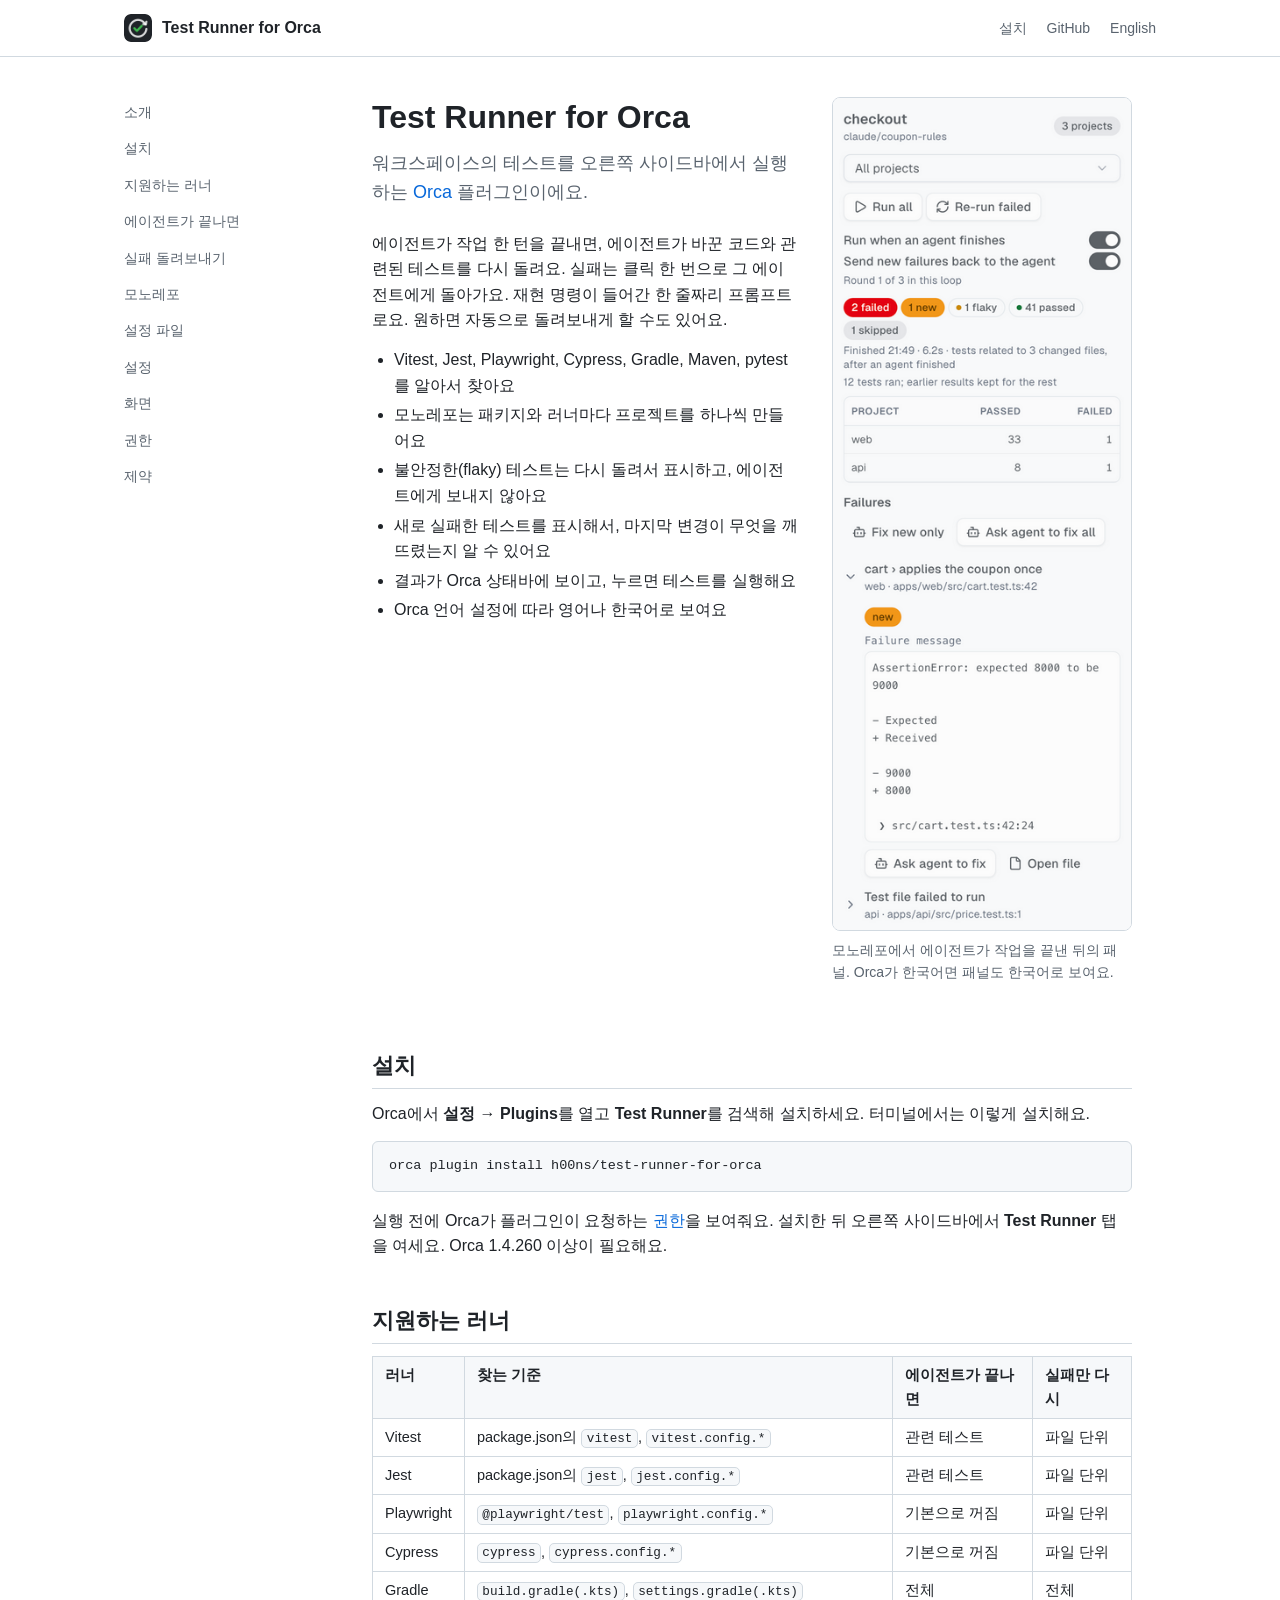
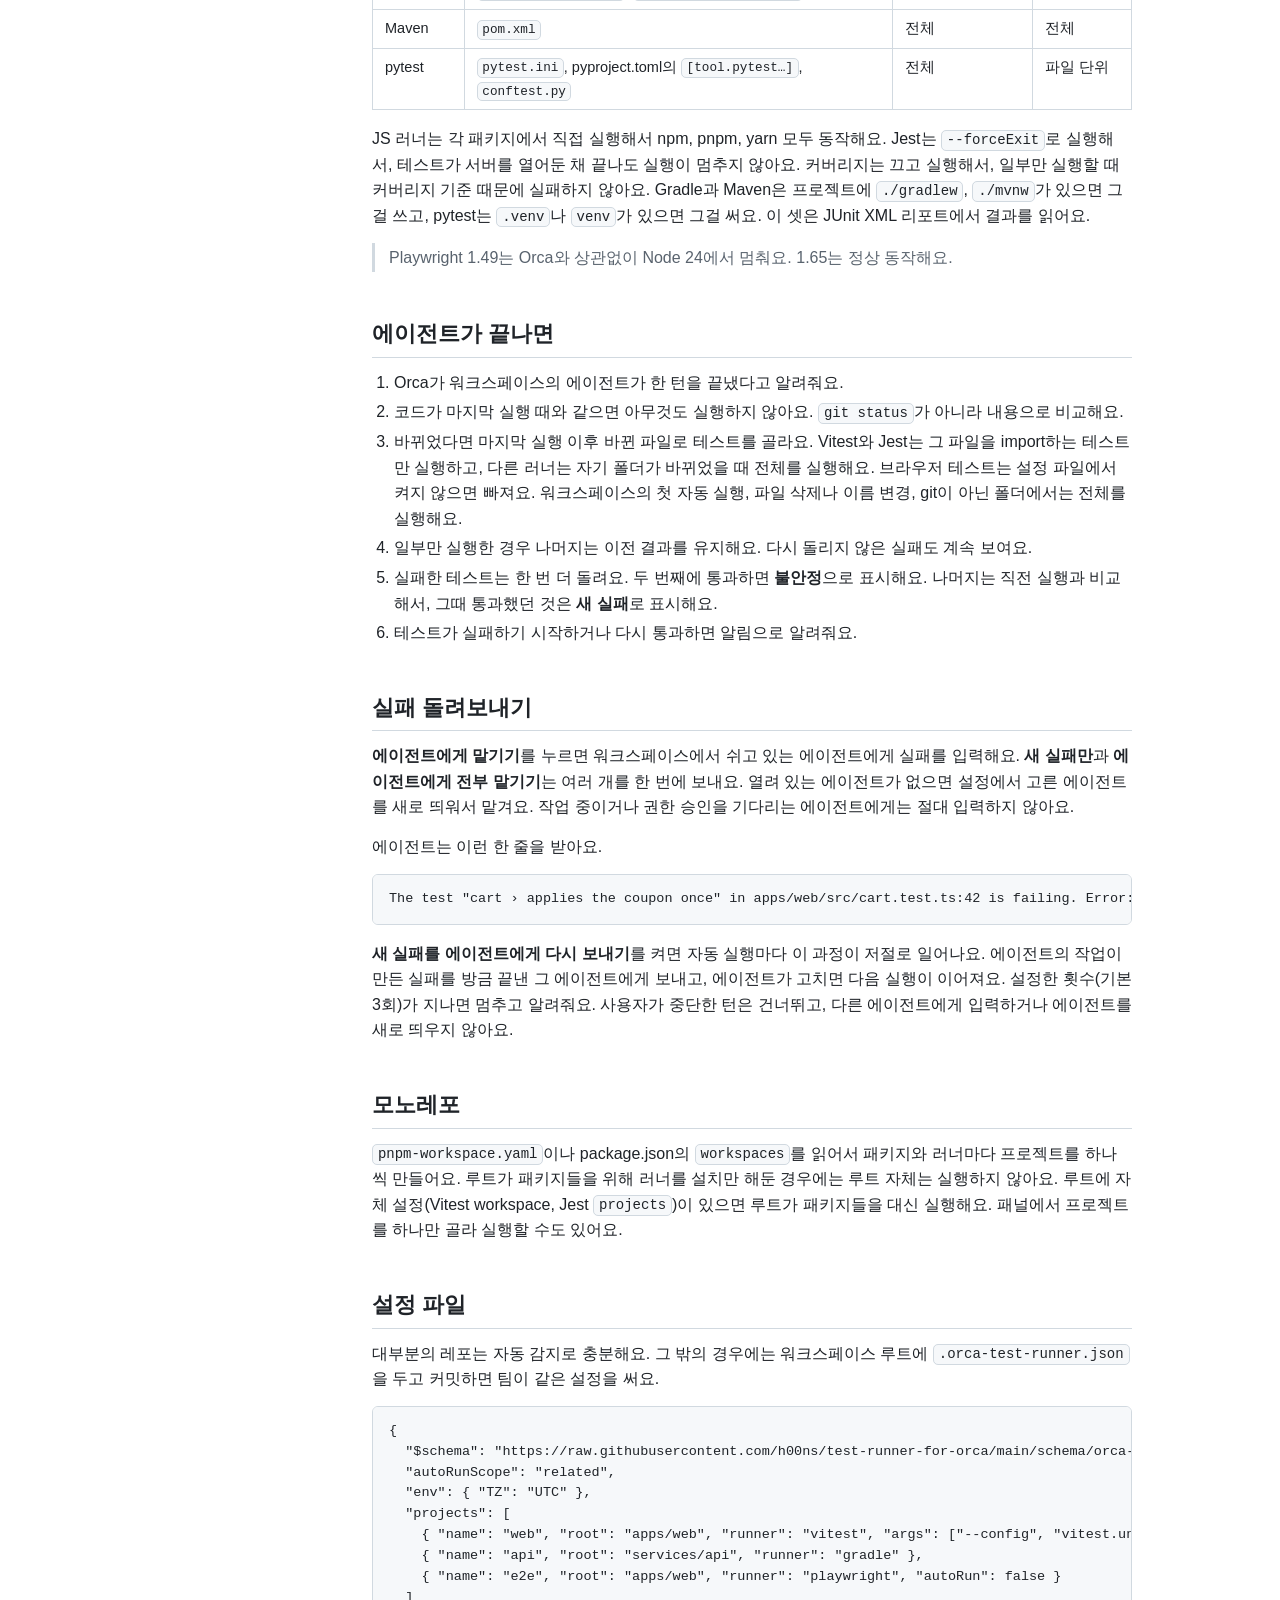
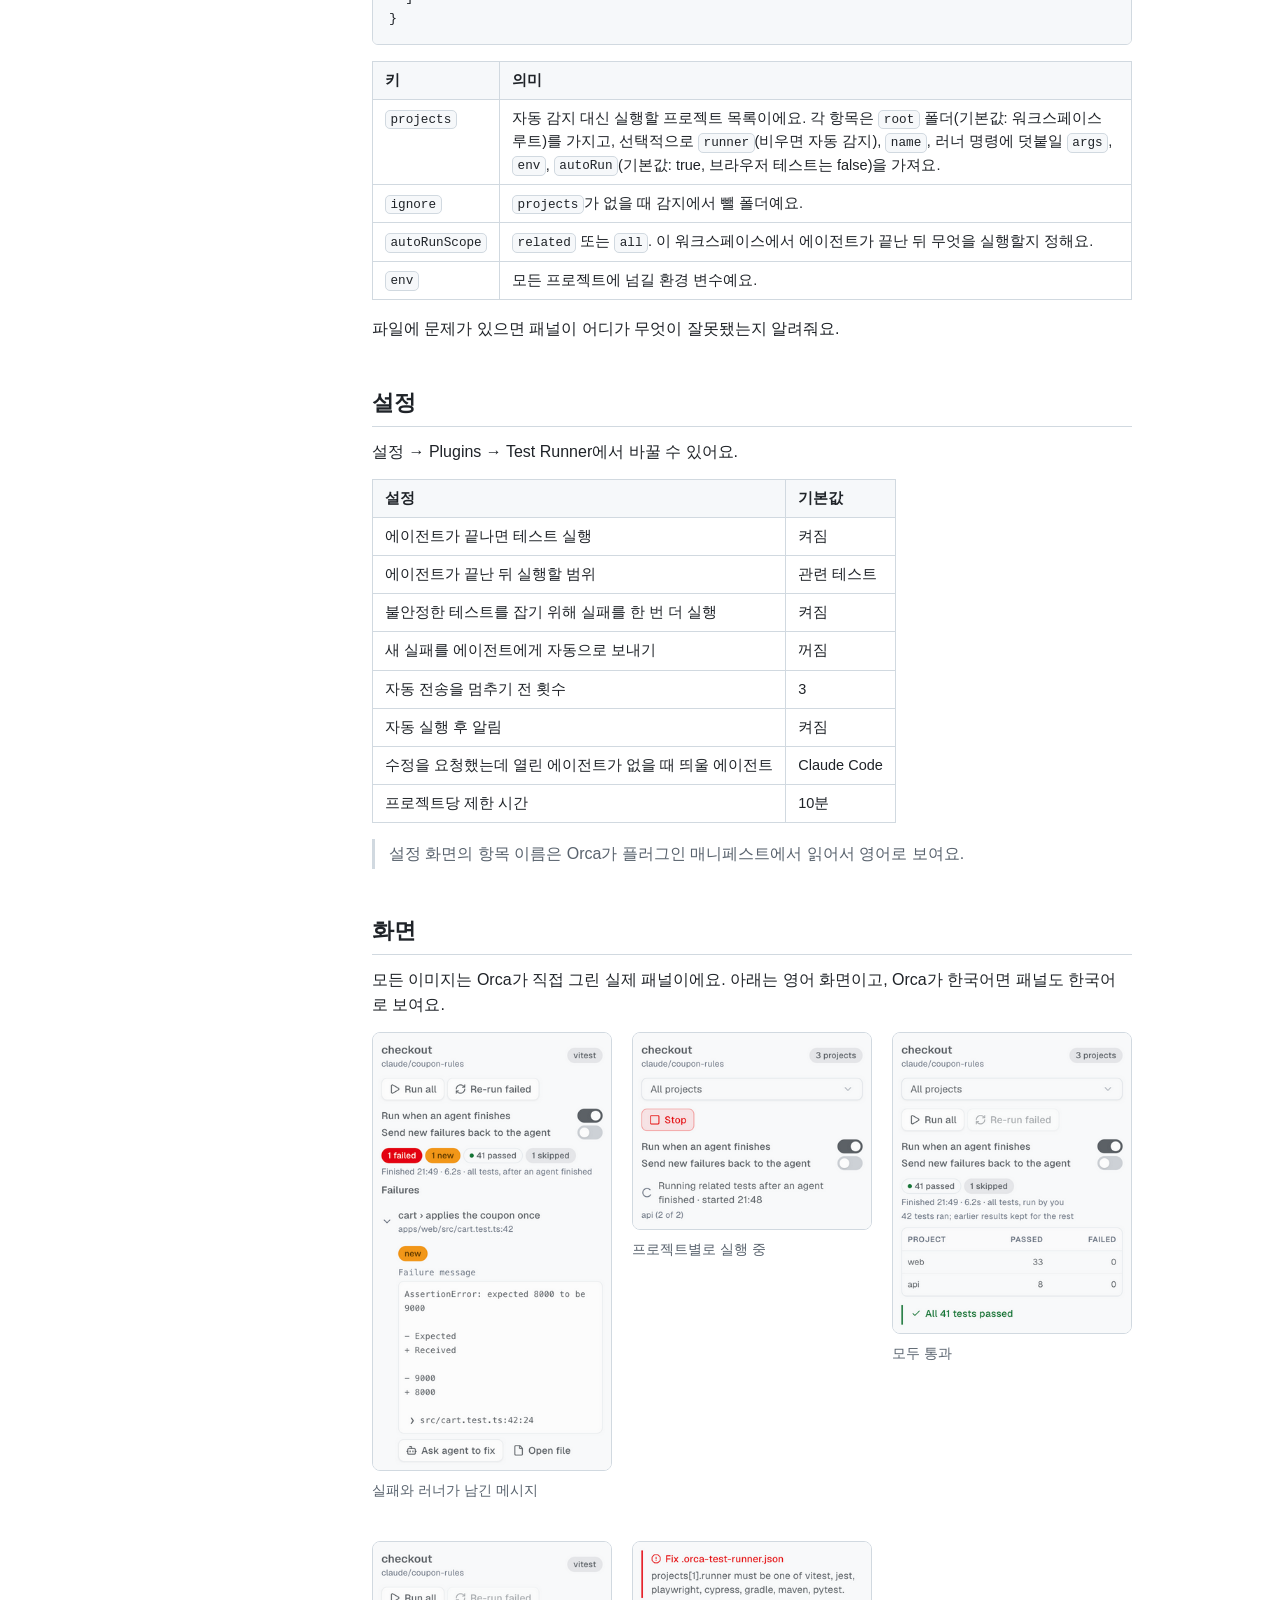
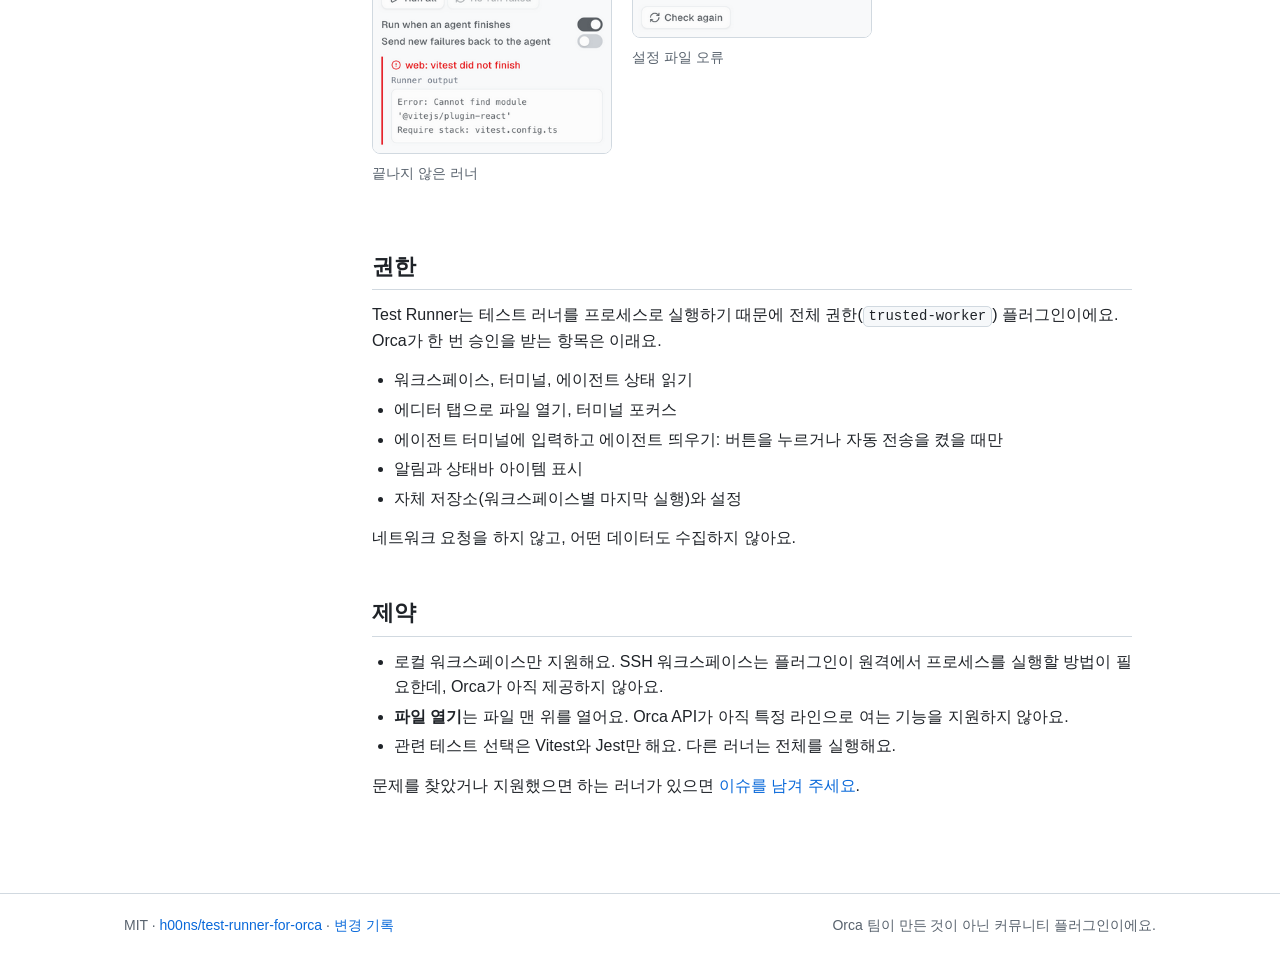
==== ko/index.html @ bd9e00ae "Docs for 0.2.0: a plain documentation page, in English and Korean Co-Authored-By: Claude Opus 5.5 <n" ====
<!doctype html>
<html lang="ko">
<head>
  <meta charset="utf-8" />
  <meta name="viewport" content="width=device-width, initial-scale=1" />
  <title>Test Runner for Orca</title>
  <meta name="description" content="워크스페이스의 테스트를 Orca 사이드바에서 실행하고, 에이전트가 작업을 끝내면 관련 테스트를 다시 돌리고, 실패를 에이전트에게 돌려보내는 Orca 플러그인." />
  <meta property="og:title" content="Test Runner for Orca" />
  <meta property="og:description" content="Orca 사이드바에서 테스트를 실행하고, 실패를 에이전트에게 돌려보내요." />
  <meta property="og:image" content="https://h00ns.github.io/test-runner-for-orca/assets/cover.png" />
  <link rel="icon" type="image/png" href="../assets/icon.png" />
  <link rel="alternate" hreflang="en" href="../" />
  <link rel="stylesheet" href="../style.css" />
</head>
<body>
  <header class="top">
    <div class="inner">
      <a class="brand" href="./"><img src="../assets/icon.png" alt="" />Test Runner for Orca</a>
      <nav>
        <a href="#install">설치</a>
        <a href="https://github.com/h00ns/test-runner-for-orca">GitHub</a>
        <a href="../" hreflang="en" lang="en">English</a>
      </nav>
    </div>
  </header>

  <div class="layout">
    <aside class="toc">
      <ol>
        <li><a href="#overview">소개</a></li>
        <li><a href="#install">설치</a></li>
        <li><a href="#runners">지원하는 러너</a></li>
        <li><a href="#agent">에이전트가 끝나면</a></li>
        <li><a href="#auto-fix">실패 돌려보내기</a></li>
        <li><a href="#monorepos">모노레포</a></li>
        <li><a href="#config">설정 파일</a></li>
        <li><a href="#settings">설정</a></li>
        <li><a href="#screens">화면</a></li>
        <li><a href="#access">권한</a></li>
        <li><a href="#limitations">제약</a></li>
      </ol>
    </aside>

    <main>
      <section id="overview" class="intro">
        <div>
          <h1>Test Runner for Orca</h1>
          <p class="lead">워크스페이스의 테스트를 오른쪽 사이드바에서 실행하는 <a href="https://orca.dev">Orca</a> 플러그인이에요.</p>
          <p>에이전트가 작업 한 턴을 끝내면, 에이전트가 바꾼 코드와 관련된 테스트를 다시 돌려요. 실패는 클릭 한 번으로 그 에이전트에게 돌아가요. 재현 명령이 들어간 한 줄짜리 프롬프트로요. 원하면 자동으로 돌려보내게 할 수도 있어요.</p>
          <ul>
            <li>Vitest, Jest, Playwright, Cypress, Gradle, Maven, pytest를 알아서 찾아요</li>
            <li>모노레포는 패키지와 러너마다 프로젝트를 하나씩 만들어요</li>
            <li>불안정한(flaky) 테스트는 다시 돌려서 표시하고, 에이전트에게 보내지 않아요</li>
            <li>새로 실패한 테스트를 표시해서, 마지막 변경이 무엇을 깨뜨렸는지 알 수 있어요</li>
            <li>결과가 Orca 상태바에 보이고, 누르면 테스트를 실행해요</li>
            <li>Orca 언어 설정에 따라 영어나 한국어로 보여요</li>
          </ul>
        </div>
        <figure>
          <picture>
            <source srcset="../assets/failing-dark.png" media="(prefers-color-scheme: dark)" />
            <img class="shot" src="../assets/failing-light.png" width="340" alt="Test Runner 패널: 프로젝트 3개, 실패 2개(그중 1개는 새 실패), 불안정한 테스트 1개" />
          </picture>
          <figcaption>모노레포에서 에이전트가 작업을 끝낸 뒤의 패널. Orca가 한국어면 패널도 한국어로 보여요.</figcaption>
        </figure>
      </section>

      <h2 id="install">설치</h2>
      <p>Orca에서 <strong>설정 → Plugins</strong>를 열고 <strong>Test Runner</strong>를 검색해 설치하세요. 터미널에서는 이렇게 설치해요.</p>
      <pre><code>orca plugin install h00ns/test-runner-for-orca</code></pre>
      <p>실행 전에 Orca가 플러그인이 요청하는 <a href="#access">권한</a>을 보여줘요. 설치한 뒤 오른쪽 사이드바에서 <strong>Test Runner</strong> 탭을 여세요. Orca 1.4.260 이상이 필요해요.</p>

      <h2 id="runners">지원하는 러너</h2>
      <table>
        <thead>
          <tr><th>러너</th><th>찾는 기준</th><th>에이전트가 끝나면</th><th>실패만 다시</th></tr>
        </thead>
        <tbody>
          <tr><td>Vitest</td><td>package.json의 <code>vitest</code>, <code>vitest.config.*</code></td><td>관련 테스트</td><td>파일 단위</td></tr>
          <tr><td>Jest</td><td>package.json의 <code>jest</code>, <code>jest.config.*</code></td><td>관련 테스트</td><td>파일 단위</td></tr>
          <tr><td>Playwright</td><td><code>@playwright/test</code>, <code>playwright.config.*</code></td><td>기본으로 꺼짐</td><td>파일 단위</td></tr>
          <tr><td>Cypress</td><td><code>cypress</code>, <code>cypress.config.*</code></td><td>기본으로 꺼짐</td><td>파일 단위</td></tr>
          <tr><td>Gradle</td><td><code>build.gradle(.kts)</code>, <code>settings.gradle(.kts)</code></td><td>전체</td><td>전체</td></tr>
          <tr><td>Maven</td><td><code>pom.xml</code></td><td>전체</td><td>전체</td></tr>
          <tr><td>pytest</td><td><code>pytest.ini</code>, pyproject.toml의 <code>[tool.pytest…]</code>, <code>conftest.py</code></td><td>전체</td><td>파일 단위</td></tr>
        </tbody>
      </table>
      <p>JS 러너는 각 패키지에서 직접 실행해서 npm, pnpm, yarn 모두 동작해요. Jest는 <code>--forceExit</code>로 실행해서, 테스트가 서버를 열어둔 채 끝나도 실행이 멈추지 않아요. 커버리지는 끄고 실행해서, 일부만 실행할 때 커버리지 기준 때문에 실패하지 않아요. Gradle과 Maven은 프로젝트에 <code>./gradlew</code>, <code>./mvnw</code>가 있으면 그걸 쓰고, pytest는 <code>.venv</code>나 <code>venv</code>가 있으면 그걸 써요. 이 셋은 JUnit XML 리포트에서 결과를 읽어요.</p>
      <p class="note">Playwright 1.49는 Orca와 상관없이 Node 24에서 멈춰요. 1.65는 정상 동작해요.</p>

      <h2 id="agent">에이전트가 끝나면</h2>
      <ol>
        <li>Orca가 워크스페이스의 에이전트가 한 턴을 끝냈다고 알려줘요.</li>
        <li>코드가 마지막 실행 때와 같으면 아무것도 실행하지 않아요. <code>git status</code>가 아니라 내용으로 비교해요.</li>
        <li>바뀌었다면 마지막 실행 이후 바뀐 파일로 테스트를 골라요. Vitest와 Jest는 그 파일을 import하는 테스트만 실행하고, 다른 러너는 자기 폴더가 바뀌었을 때 전체를 실행해요. 브라우저 테스트는 설정 파일에서 켜지 않으면 빠져요. 워크스페이스의 첫 자동 실행, 파일 삭제나 이름 변경, git이 아닌 폴더에서는 전체를 실행해요.</li>
        <li>일부만 실행한 경우 나머지는 이전 결과를 유지해요. 다시 돌리지 않은 실패도 계속 보여요.</li>
        <li>실패한 테스트는 한 번 더 돌려요. 두 번째에 통과하면 <strong>불안정</strong>으로 표시해요. 나머지는 직전 실행과 비교해서, 그때 통과했던 것은 <strong>새 실패</strong>로 표시해요.</li>
        <li>테스트가 실패하기 시작하거나 다시 통과하면 알림으로 알려줘요.</li>
      </ol>

      <h2 id="auto-fix">실패 돌려보내기</h2>
      <p><strong>에이전트에게 맡기기</strong>를 누르면 워크스페이스에서 쉬고 있는 에이전트에게 실패를 입력해요. <strong>새 실패만</strong>과 <strong>에이전트에게 전부 맡기기</strong>는 여러 개를 한 번에 보내요. 열려 있는 에이전트가 없으면 설정에서 고른 에이전트를 새로 띄워서 맡겨요. 작업 중이거나 권한 승인을 기다리는 에이전트에게는 절대 입력하지 않아요.</p>
      <p>에이전트는 이런 한 줄을 받아요.</p>
      <pre><code>The test "cart › applies the coupon once" in apps/web/src/cart.test.ts:42 is failing. Error: AssertionError: expected 8000 to be 9000 … Reproduce with: cd apps/web &amp;&amp; npx vitest run src/cart.test.ts -t "applies the coupon once" Fix the code (or the test, if the test itself is wrong) and re-run it until it passes.</code></pre>
      <p><strong>새 실패를 에이전트에게 다시 보내기</strong>를 켜면 자동 실행마다 이 과정이 저절로 일어나요. 에이전트의 작업이 만든 실패를 방금 끝낸 그 에이전트에게 보내고, 에이전트가 고치면 다음 실행이 이어져요. 설정한 횟수(기본 3회)가 지나면 멈추고 알려줘요. 사용자가 중단한 턴은 건너뛰고, 다른 에이전트에게 입력하거나 에이전트를 새로 띄우지 않아요.</p>

      <h2 id="monorepos">모노레포</h2>
      <p><code>pnpm-workspace.yaml</code>이나 package.json의 <code>workspaces</code>를 읽어서 패키지와 러너마다 프로젝트를 하나씩 만들어요. 루트가 패키지들을 위해 러너를 설치만 해둔 경우에는 루트 자체는 실행하지 않아요. 루트에 자체 설정(Vitest workspace, Jest <code>projects</code>)이 있으면 루트가 패키지들을 대신 실행해요. 패널에서 프로젝트를 하나만 골라 실행할 수도 있어요.</p>

      <h2 id="config">설정 파일</h2>
      <p>대부분의 레포는 자동 감지로 충분해요. 그 밖의 경우에는 워크스페이스 루트에 <code>.orca-test-runner.json</code>을 두고 커밋하면 팀이 같은 설정을 써요.</p>
      <pre><code>{
  "$schema": "https://raw.githubusercontent.com/h00ns/test-runner-for-orca/main/schema/orca-test-runner.schema.json",
  "autoRunScope": "related",
  "env": { "TZ": "UTC" },
  "projects": [
    { "name": "web", "root": "apps/web", "runner": "vitest", "args": ["--config", "vitest.unit.config.ts"] },
    { "name": "api", "root": "services/api", "runner": "gradle" },
    { "name": "e2e", "root": "apps/web", "runner": "playwright", "autoRun": false }
  ]
}</code></pre>
      <table>
        <thead><tr><th>키</th><th>의미</th></tr></thead>
        <tbody>
          <tr><td><code>projects</code></td><td>자동 감지 대신 실행할 프로젝트 목록이에요. 각 항목은 <code>root</code> 폴더(기본값: 워크스페이스 루트)를 가지고, 선택적으로 <code>runner</code>(비우면 자동 감지), <code>name</code>, 러너 명령에 덧붙일 <code>args</code>, <code>env</code>, <code>autoRun</code>(기본값: true, 브라우저 테스트는 false)을 가져요.</td></tr>
          <tr><td><code>ignore</code></td><td><code>projects</code>가 없을 때 감지에서 뺄 폴더예요.</td></tr>
          <tr><td><code>autoRunScope</code></td><td><code>related</code> 또는 <code>all</code>. 이 워크스페이스에서 에이전트가 끝난 뒤 무엇을 실행할지 정해요.</td></tr>
          <tr><td><code>env</code></td><td>모든 프로젝트에 넘길 환경 변수예요.</td></tr>
        </tbody>
      </table>
      <p>파일에 문제가 있으면 패널이 어디가 무엇이 잘못됐는지 알려줘요.</p>

      <h2 id="settings">설정</h2>
      <p>설정 → Plugins → Test Runner에서 바꿀 수 있어요.</p>
      <table>
        <thead><tr><th>설정</th><th>기본값</th></tr></thead>
        <tbody>
          <tr><td>에이전트가 끝나면 테스트 실행</td><td>켜짐</td></tr>
          <tr><td>에이전트가 끝난 뒤 실행할 범위</td><td>관련 테스트</td></tr>
          <tr><td>불안정한 테스트를 잡기 위해 실패를 한 번 더 실행</td><td>켜짐</td></tr>
          <tr><td>새 실패를 에이전트에게 자동으로 보내기</td><td>꺼짐</td></tr>
          <tr><td>자동 전송을 멈추기 전 횟수</td><td>3</td></tr>
          <tr><td>자동 실행 후 알림</td><td>켜짐</td></tr>
          <tr><td>수정을 요청했는데 열린 에이전트가 없을 때 띄울 에이전트</td><td>Claude Code</td></tr>
          <tr><td>프로젝트당 제한 시간</td><td>10분</td></tr>
        </tbody>
      </table>
      <p class="note">설정 화면의 항목 이름은 Orca가 플러그인 매니페스트에서 읽어서 영어로 보여요.</p>

      <h2 id="screens">화면</h2>
      <p>모든 이미지는 Orca가 직접 그린 실제 패널이에요. 아래는 영어 화면이고, Orca가 한국어면 패널도 한국어로 보여요.</p>
      <div class="shots">
        <figure><img src="../assets/single-light.png" alt="실패 하나와 메시지, 버튼" loading="lazy" /><figcaption>실패와 러너가 남긴 메시지</figcaption></figure>
        <figure><img src="../assets/running-light.png" alt="실행 중, 프로젝트 2개 중 2번째" loading="lazy" /><figcaption>프로젝트별로 실행 중</figcaption></figure>
        <figure><img src="../assets/passing-light.png" alt="프로젝트별 모두 통과" loading="lazy" /><figcaption>모두 통과</figcaption></figure>
        <figure><img src="../assets/error-light.png" alt="러너가 끝나지 않음, 출력 표시" loading="lazy" /><figcaption>끝나지 않은 러너</figcaption></figure>
        <figure><img src="../assets/config-light.png" alt=".orca-test-runner.json 오류" loading="lazy" /><figcaption>설정 파일 오류</figcaption></figure>
      </div>

      <h2 id="access">권한</h2>
      <p>Test Runner는 테스트 러너를 프로세스로 실행하기 때문에 전체 권한(<code>trusted-worker</code>) 플러그인이에요. Orca가 한 번 승인을 받는 항목은 이래요.</p>
      <ul>
        <li>워크스페이스, 터미널, 에이전트 상태 읽기</li>
        <li>에디터 탭으로 파일 열기, 터미널 포커스</li>
        <li>에이전트 터미널에 입력하고 에이전트 띄우기: 버튼을 누르거나 자동 전송을 켰을 때만</li>
        <li>알림과 상태바 아이템 표시</li>
        <li>자체 저장소(워크스페이스별 마지막 실행)와 설정</li>
      </ul>
      <p>네트워크 요청을 하지 않고, 어떤 데이터도 수집하지 않아요.</p>

      <h2 id="limitations">제약</h2>
      <ul>
        <li>로컬 워크스페이스만 지원해요. SSH 워크스페이스는 플러그인이 원격에서 프로세스를 실행할 방법이 필요한데, Orca가 아직 제공하지 않아요.</li>
        <li><strong>파일 열기</strong>는 파일 맨 위를 열어요. Orca API가 아직 특정 라인으로 여는 기능을 지원하지 않아요.</li>
        <li>관련 테스트 선택은 Vitest와 Jest만 해요. 다른 러너는 전체를 실행해요.</li>
      </ul>
      <p>문제를 찾았거나 지원했으면 하는 러너가 있으면 <a href="https://github.com/h00ns/test-runner-for-orca/issues/new/choose">이슈를 남겨 주세요</a>.</p>
    </main>
  </div>

  <footer>
    <div class="inner">
      <span>MIT · <a href="https://github.com/h00ns/test-runner-for-orca">h00ns/test-runner-for-orca</a> · <a href="https://github.com/h00ns/test-runner-for-orca/blob/main/CHANGELOG.md">변경 기록</a></span>
      <span>Orca 팀이 만든 것이 아닌 커뮤니티 플러그인이에요.</span>
    </div>
  </footer>
</body>
</html>
---- style.css ----
:root {
  --bg: #ffffff;
  --fg: #1f2328;
  --muted: #59636e;
  --border: #d1d9e0;
  --subtle: #f6f8fa;
  --link: #0969da;
  --mono: ui-monospace, SFMono-Regular, "SF Mono", Menlo, Consolas, monospace;
  color-scheme: light;
}
@media (prefers-color-scheme: dark) {
  :root {
    --bg: #0d1117;
    --fg: #e6edf3;
    --muted: #9198a1;
    --border: #3d444d;
    --subtle: #151b23;
    --link: #4493f8;
    color-scheme: dark;
  }
}
* { box-sizing: border-box; }
html { -webkit-text-size-adjust: 100%; scroll-padding-top: 24px; }
body {
  margin: 0;
  background: var(--bg);
  color: var(--fg);
  font: 16px/1.6 -apple-system, BlinkMacSystemFont, "Segoe UI", "Noto Sans", "Apple SD Gothic Neo", "Malgun Gothic", Helvetica, Arial, sans-serif;
}
a { color: var(--link); text-decoration: none; }
a:hover { text-decoration: underline; }
img { max-width: 100%; }

header.top {
  border-bottom: 1px solid var(--border);
}
header.top .inner {
  max-width: 1080px;
  margin: 0 auto;
  padding: 14px 24px;
  display: flex;
  align-items: center;
  gap: 24px;
}
.brand { display: flex; align-items: center; gap: 10px; color: var(--fg); font-weight: 600; white-space: nowrap; }
.brand img { width: 28px; height: 28px; border-radius: 7px; }
.brand:hover { text-decoration: none; }
header.top nav { margin-left: auto; display: flex; gap: 20px; font-size: 14px; white-space: nowrap; }
header.top nav a { color: var(--muted); }
header.top nav a:hover { color: var(--fg); }

.layout {
  max-width: 1080px;
  margin: 0 auto;
  padding: 0 24px;
  display: grid;
  grid-template-columns: 200px minmax(0, 1fr);
  gap: 48px;
}
.toc { position: sticky; top: 0; align-self: start; padding: 40px 0; font-size: 14px; }
.toc ol { list-style: none; margin: 0; padding: 0; display: grid; gap: 6px; }
.toc a { color: var(--muted); }
.toc a:hover { color: var(--fg); }
main { padding: 40px 0 80px; max-width: 760px; min-width: 0; }

h1 { font-size: 32px; line-height: 1.25; margin: 0 0 12px; font-weight: 600; }
h2 { font-size: 22px; line-height: 1.3; margin: 48px 0 12px; padding-bottom: 8px; border-bottom: 1px solid var(--border); font-weight: 600; }
h3 { font-size: 17px; margin: 28px 0 8px; font-weight: 600; }
p, ul, ol { margin: 0 0 14px; }
ul, ol { padding-left: 22px; }
li { margin: 4px 0; }
.lead { font-size: 18px; color: var(--muted); margin-bottom: 24px; }

code { font-family: var(--mono); font-size: 0.875em; background: var(--subtle); border: 1px solid var(--border); border-radius: 5px; padding: 0.1em 0.35em; }
pre { font-family: var(--mono); font-size: 13.5px; line-height: 1.55; background: var(--subtle); border: 1px solid var(--border); border-radius: 6px; padding: 14px 16px; overflow-x: auto; margin: 0 0 16px; }
pre code { background: none; border: 0; padding: 0; font-size: inherit; }

table { border-collapse: collapse; width: 100%; margin: 0 0 16px; font-size: 14.5px; display: block; overflow-x: auto; }
th, td { border: 1px solid var(--border); padding: 7px 12px; text-align: left; vertical-align: top; }
th { background: var(--subtle); font-weight: 600; }

figure { margin: 0 0 20px; }
figure img, .shot { display: block; border: 1px solid var(--border); border-radius: 8px; }
figcaption { font-size: 14px; color: var(--muted); margin-top: 8px; }
.intro { display: grid; grid-template-columns: minmax(0, 1fr) 300px; gap: 32px; align-items: start; }
.shots { display: grid; grid-template-columns: repeat(auto-fill, minmax(220px, 1fr)); gap: 20px; align-items: start; }
.note { border-left: 3px solid var(--border); padding: 2px 0 2px 14px; color: var(--muted); }

footer { border-top: 1px solid var(--border); color: var(--muted); font-size: 14px; }
footer .inner { max-width: 1080px; margin: 0 auto; padding: 20px 24px 40px; display: flex; gap: 16px; justify-content: space-between; flex-wrap: wrap; }

@media (max-width: 860px) {
  .layout { grid-template-columns: minmax(0, 1fr); gap: 0; }
  .toc { display: none; }
  main { padding-top: 28px; }
  .intro { grid-template-columns: 1fr; }
  .intro figure { max-width: 340px; }
}
@media (max-width: 520px) {
  header.top .inner, .layout, footer .inner { padding-left: 16px; padding-right: 16px; }
  header.top nav { gap: 14px; }
  header.top nav a[href="#install"] { display: none; }
  h1 { font-size: 26px; }
}
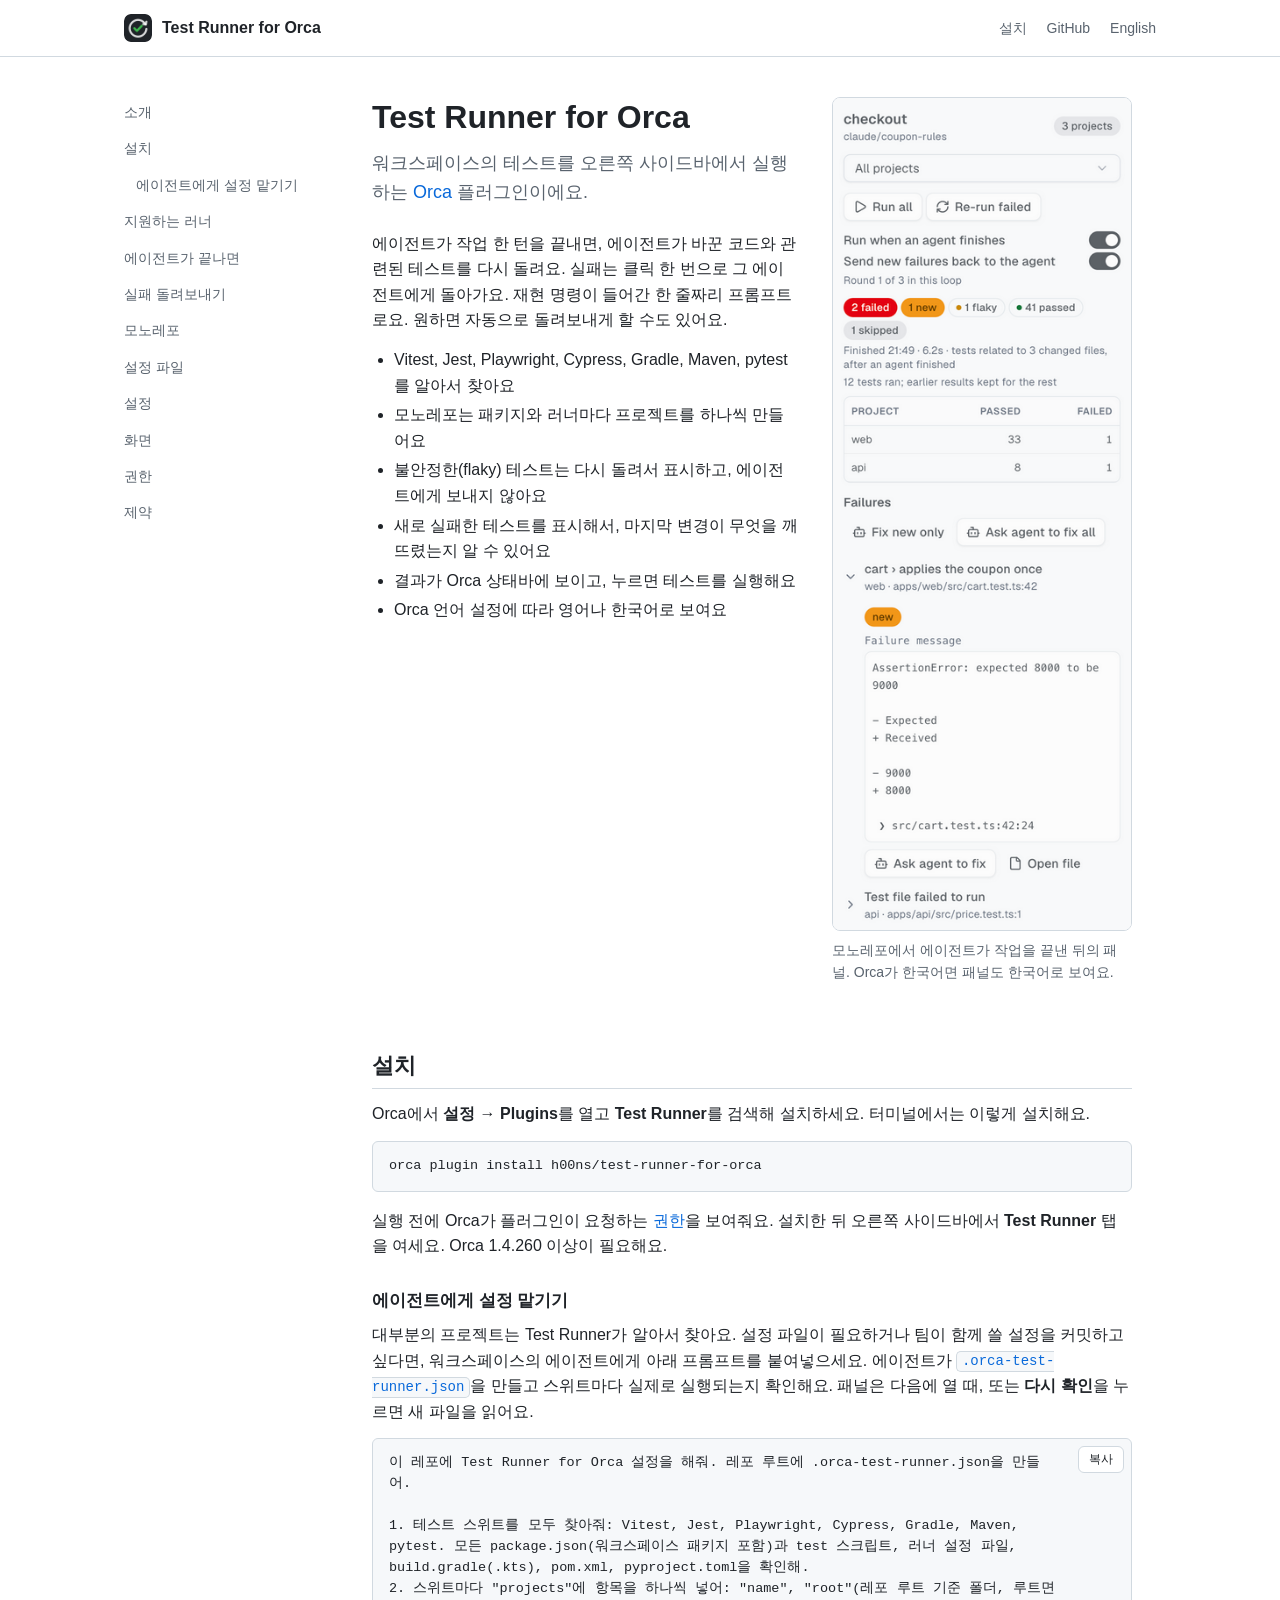
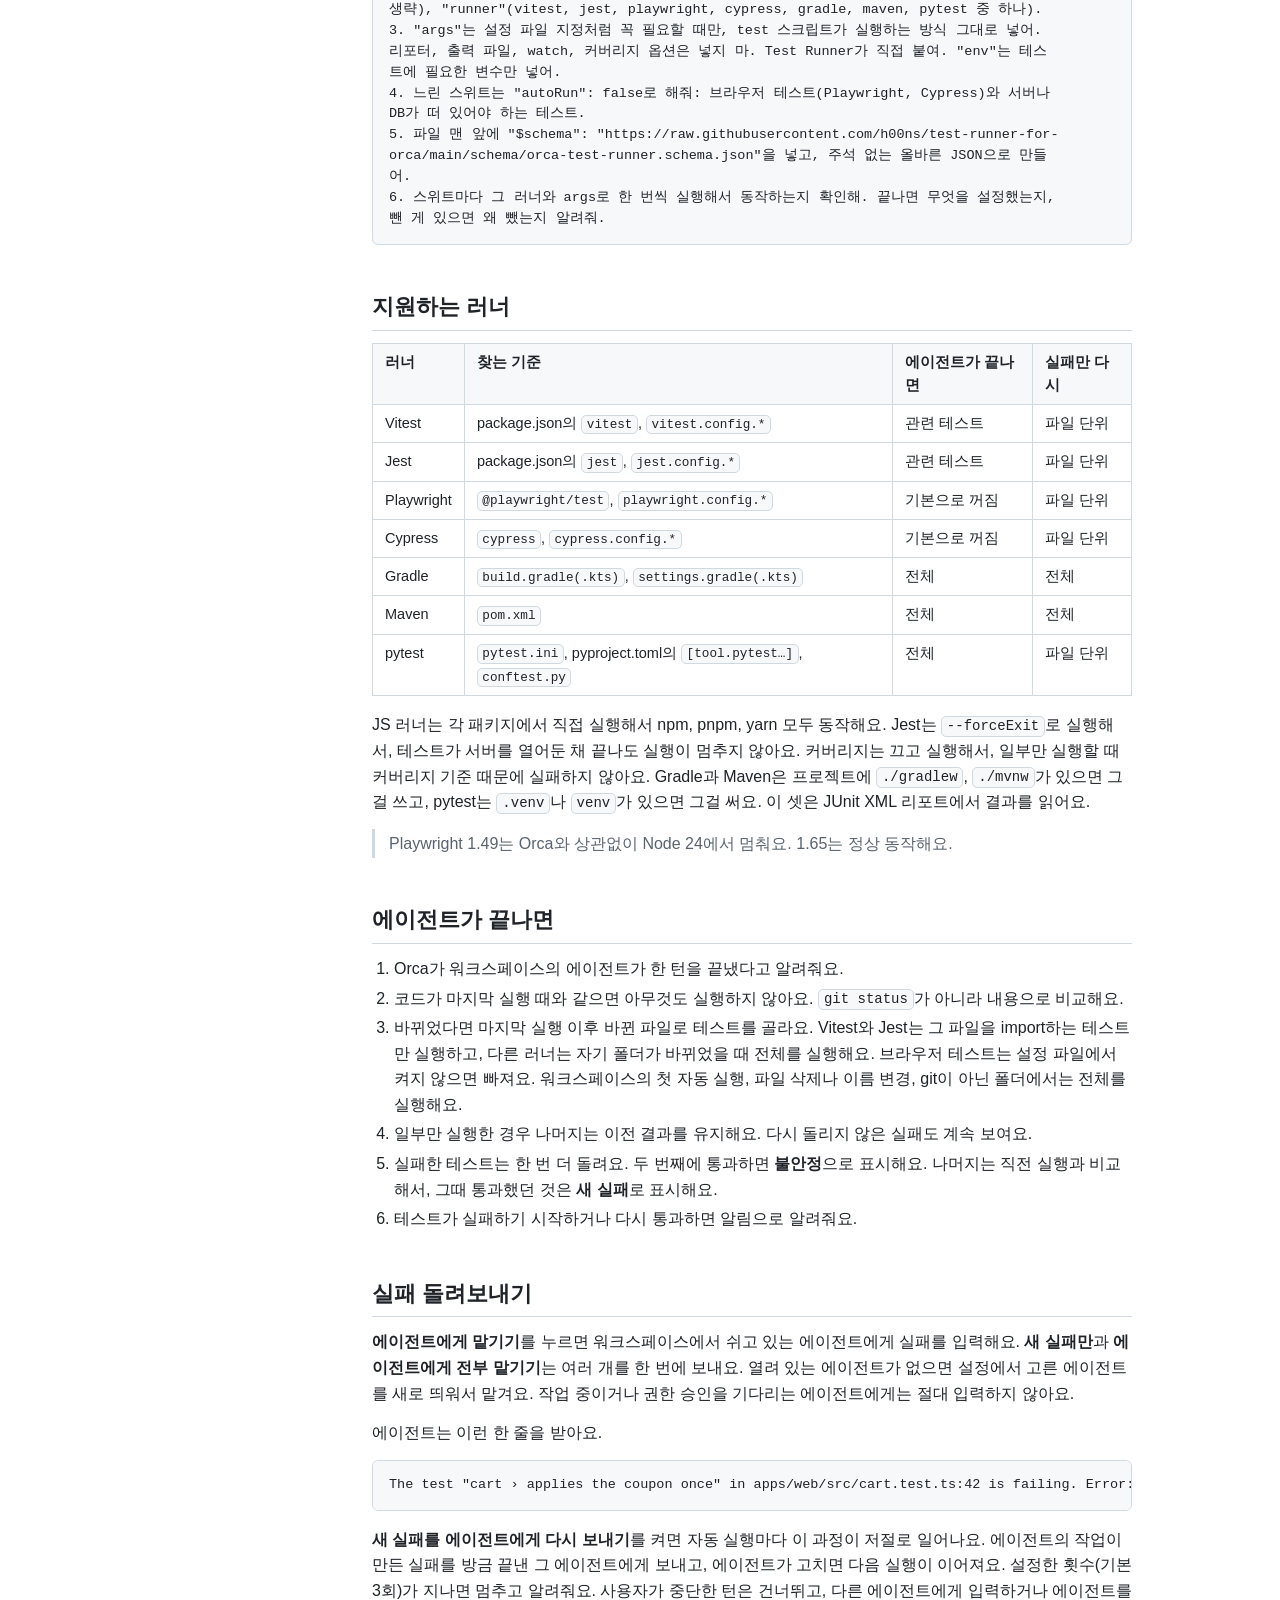
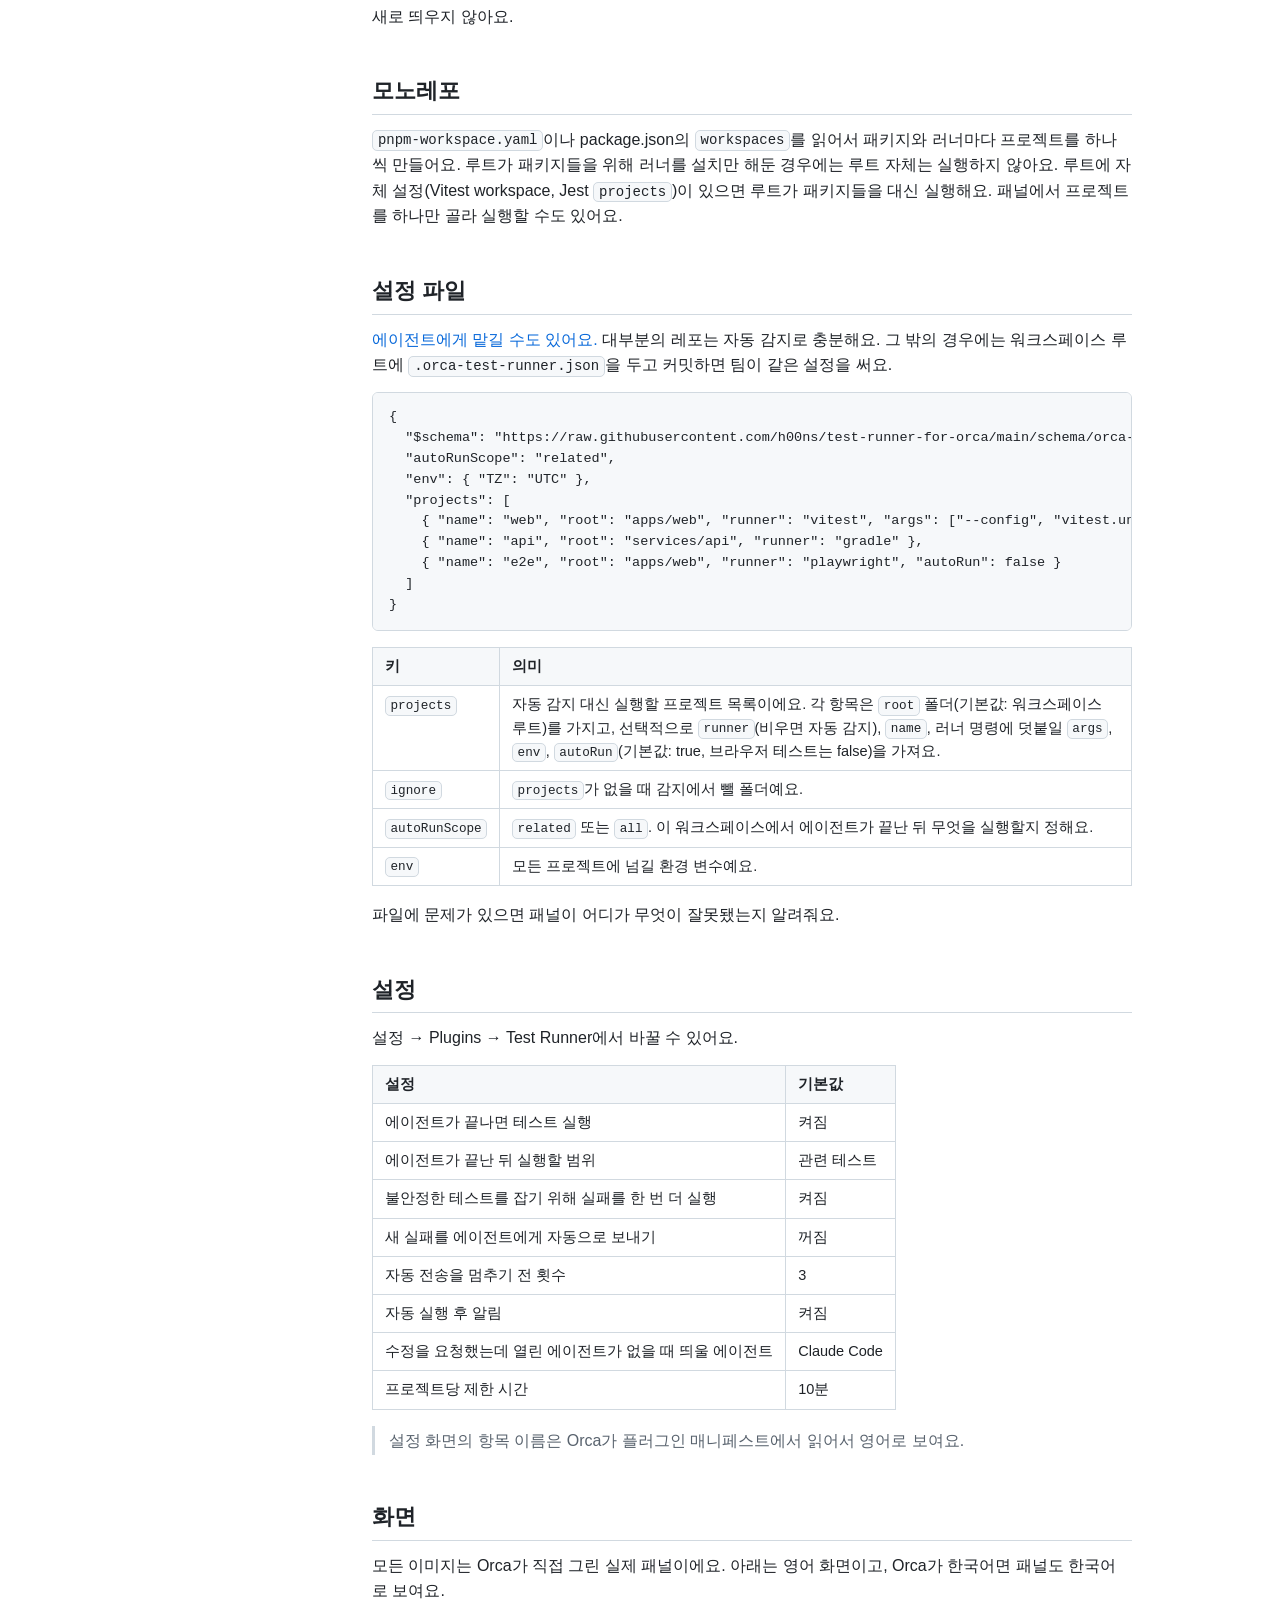
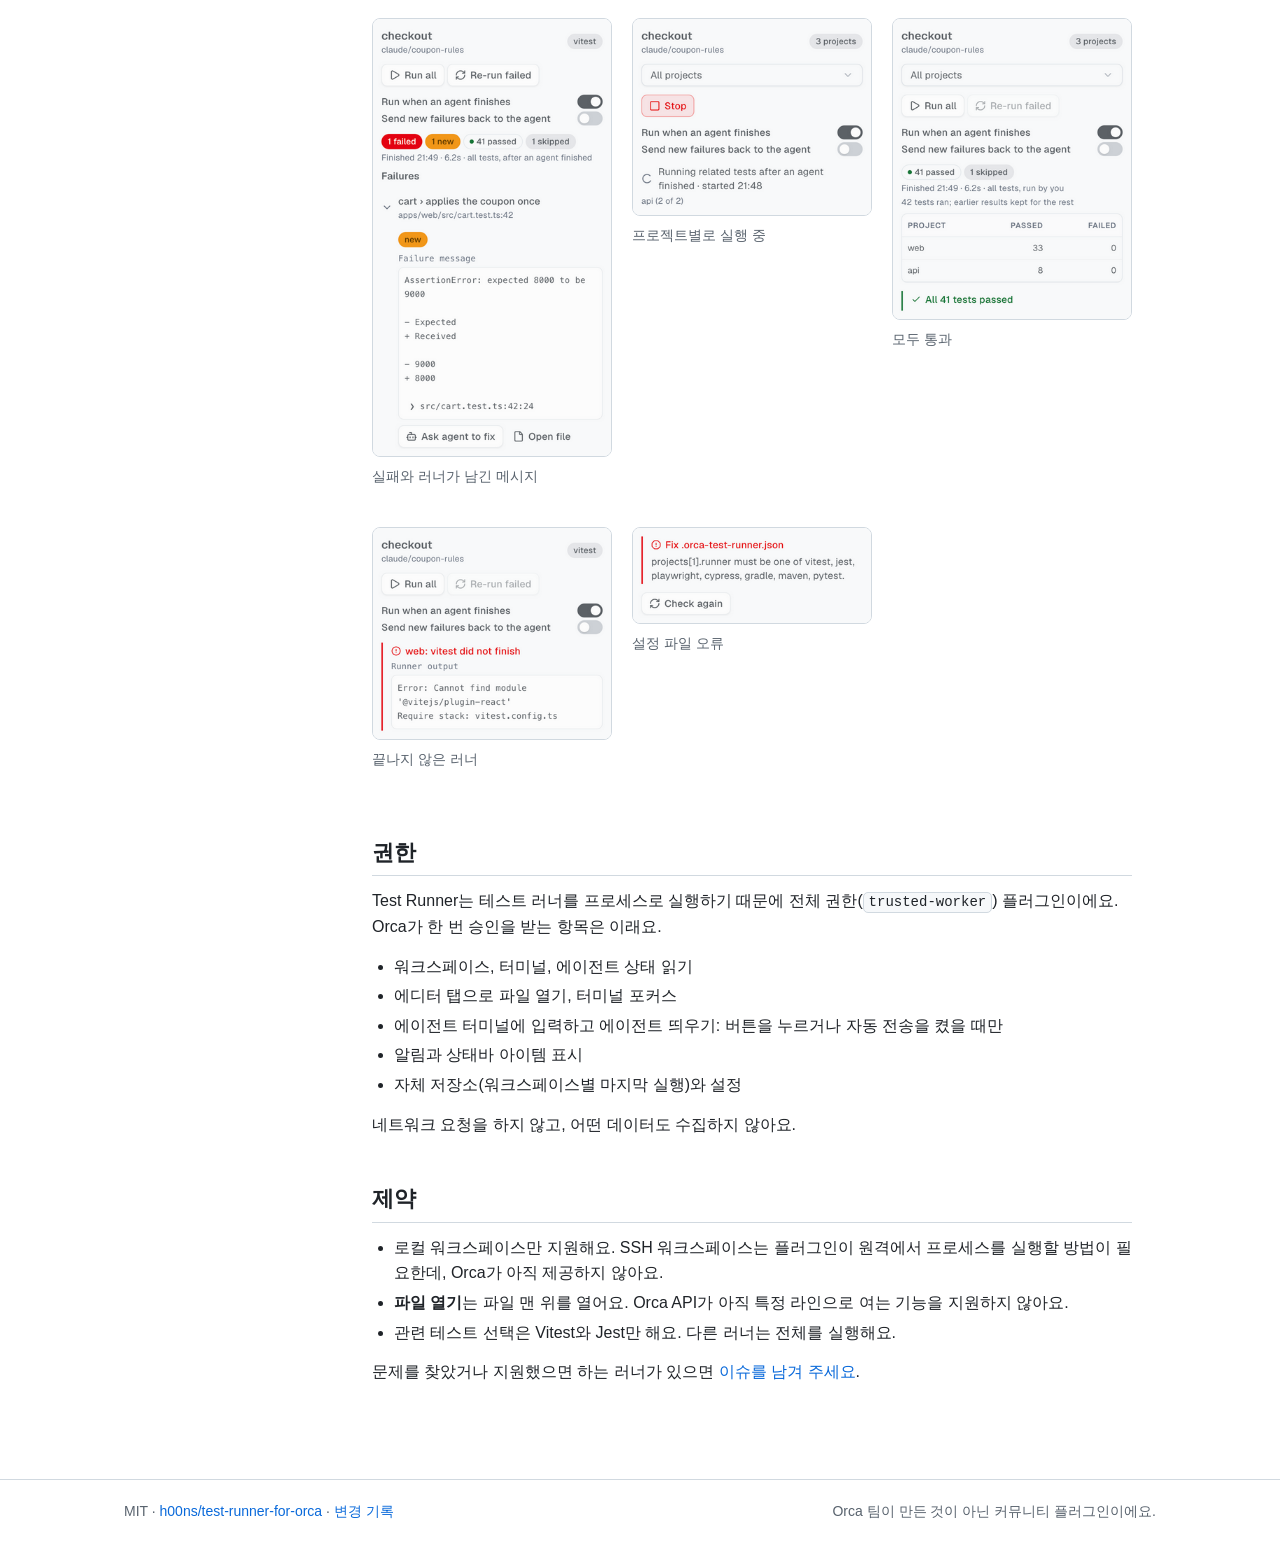
==== commit 28d468e4: "Docs: set up .orca-test-runner.json with your agent Co-Authored-By: Claude Opus 5.5 <noreply@anthrop" ====
--- a/ko/index.html
+++ b/ko/index.html
@@ -29,6 +29,7 @@
       <ol>
         <li><a href="#overview">소개</a></li>
         <li><a href="#install">설치</a></li>
+        <li class="sub"><a href="#setup-with-agent">에이전트에게 설정 맡기기</a></li>
         <li><a href="#runners">지원하는 러너</a></li>
         <li><a href="#agent">에이전트가 끝나면</a></li>
         <li><a href="#auto-fix">실패 돌려보내기</a></li>
@@ -69,6 +70,16 @@
       <p>Orca에서 <strong>설정 → Plugins</strong>를 열고 <strong>Test Runner</strong>를 검색해 설치하세요. 터미널에서는 이렇게 설치해요.</p>
       <pre><code>orca plugin install h00ns/test-runner-for-orca</code></pre>
       <p>실행 전에 Orca가 플러그인이 요청하는 <a href="#access">권한</a>을 보여줘요. 설치한 뒤 오른쪽 사이드바에서 <strong>Test Runner</strong> 탭을 여세요. Orca 1.4.260 이상이 필요해요.</p>
+      <h3 id="setup-with-agent">에이전트에게 설정 맡기기</h3>
+      <p>대부분의 프로젝트는 Test Runner가 알아서 찾아요. 설정 파일이 필요하거나 팀이 함께 쓸 설정을 커밋하고 싶다면, 워크스페이스의 에이전트에게 아래 프롬프트를 붙여넣으세요. 에이전트가 <a href="#config"><code>.orca-test-runner.json</code></a>을 만들고 스위트마다 실제로 실행되는지 확인해요. 패널은 다음에 열 때, 또는 <strong>다시 확인</strong>을 누르면 새 파일을 읽어요.</p>
+      <div class="copyable"><button class="copy" type="button" data-copy-target="setup-prompt" data-done="복사했어요" data-fail="선택해서 복사하세요">복사</button><pre class="prompt" id="setup-prompt"><code>이 레포에 Test Runner for Orca 설정을 해줘. 레포 루트에 .orca-test-runner.json을 만들어.
+
+1. 테스트 스위트를 모두 찾아줘: Vitest, Jest, Playwright, Cypress, Gradle, Maven, pytest. 모든 package.json(워크스페이스 패키지 포함)과 test 스크립트, 러너 설정 파일, build.gradle(.kts), pom.xml, pyproject.toml을 확인해.
+2. 스위트마다 "projects"에 항목을 하나씩 넣어: "name", "root"(레포 루트 기준 폴더, 루트면 생략), "runner"(vitest, jest, playwright, cypress, gradle, maven, pytest 중 하나).
+3. "args"는 설정 파일 지정처럼 꼭 필요할 때만, test 스크립트가 실행하는 방식 그대로 넣어. 리포터, 출력 파일, watch, 커버리지 옵션은 넣지 마. Test Runner가 직접 붙여. "env"는 테스트에 필요한 변수만 넣어.
+4. 느린 스위트는 "autoRun": false로 해줘: 브라우저 테스트(Playwright, Cypress)와 서버나 DB가 떠 있어야 하는 테스트.
+5. 파일 맨 앞에 "$schema": "https://raw.githubusercontent.com/h00ns/test-runner-for-orca/main/schema/orca-test-runner.schema.json"을 넣고, 주석 없는 올바른 JSON으로 만들어.
+6. 스위트마다 그 러너와 args로 한 번씩 실행해서 동작하는지 확인해. 끝나면 무엇을 설정했는지, 뺀 게 있으면 왜 뺐는지 알려줘.</code></pre></div>
 
       <h2 id="runners">지원하는 러너</h2>
       <table>
@@ -108,7 +119,7 @@
       <p><code>pnpm-workspace.yaml</code>이나 package.json의 <code>workspaces</code>를 읽어서 패키지와 러너마다 프로젝트를 하나씩 만들어요. 루트가 패키지들을 위해 러너를 설치만 해둔 경우에는 루트 자체는 실행하지 않아요. 루트에 자체 설정(Vitest workspace, Jest <code>projects</code>)이 있으면 루트가 패키지들을 대신 실행해요. 패널에서 프로젝트를 하나만 골라 실행할 수도 있어요.</p>
 
       <h2 id="config">설정 파일</h2>
-      <p>대부분의 레포는 자동 감지로 충분해요. 그 밖의 경우에는 워크스페이스 루트에 <code>.orca-test-runner.json</code>을 두고 커밋하면 팀이 같은 설정을 써요.</p>
+      <p><a href="#setup-with-agent">에이전트에게 맡길 수도 있어요.</a> 대부분의 레포는 자동 감지로 충분해요. 그 밖의 경우에는 워크스페이스 루트에 <code>.orca-test-runner.json</code>을 두고 커밋하면 팀이 같은 설정을 써요.</p>
       <pre><code>{
   "$schema": "https://raw.githubusercontent.com/h00ns/test-runner-for-orca/main/schema/orca-test-runner.schema.json",
   "autoRunScope": "related",
@@ -184,5 +195,21 @@
       <span>Orca 팀이 만든 것이 아닌 커뮤니티 플러그인이에요.</span>
     </div>
   </footer>
+  <script>
+    // Copy buttons: the only script on the page.
+    for (const button of document.querySelectorAll('[data-copy-target]')) {
+      const label = button.textContent
+      button.addEventListener('click', async () => {
+        const text = document.getElementById(button.dataset.copyTarget).innerText
+        try {
+          await navigator.clipboard.writeText(text)
+          button.textContent = button.dataset.done
+        } catch {
+          button.textContent = button.dataset.fail
+        }
+        setTimeout(() => (button.textContent = label), 1500)
+      })
+    }
+  </script>
 </body>
 </html>
--- a/style.css
+++ b/style.css
@@ -102,3 +102,15 @@
   header.top nav a[href="#install"] { display: none; }
   h1 { font-size: 26px; }
 }
+
+.toc li.sub { padding-left: 12px; }
+.copyable { position: relative; }
+.copyable .copy {
+  position: absolute; top: 8px; right: 8px;
+  font: 500 12px -apple-system, BlinkMacSystemFont, "Segoe UI", sans-serif;
+  color: var(--fg); background: var(--bg); border: 1px solid var(--border); border-radius: 6px;
+  padding: 4px 10px; cursor: pointer;
+}
+.copyable .copy:hover { background: var(--subtle); }
+pre.prompt { white-space: pre-wrap; word-break: break-word; padding-right: 72px; }
+h3 { scroll-margin-top: 24px; }
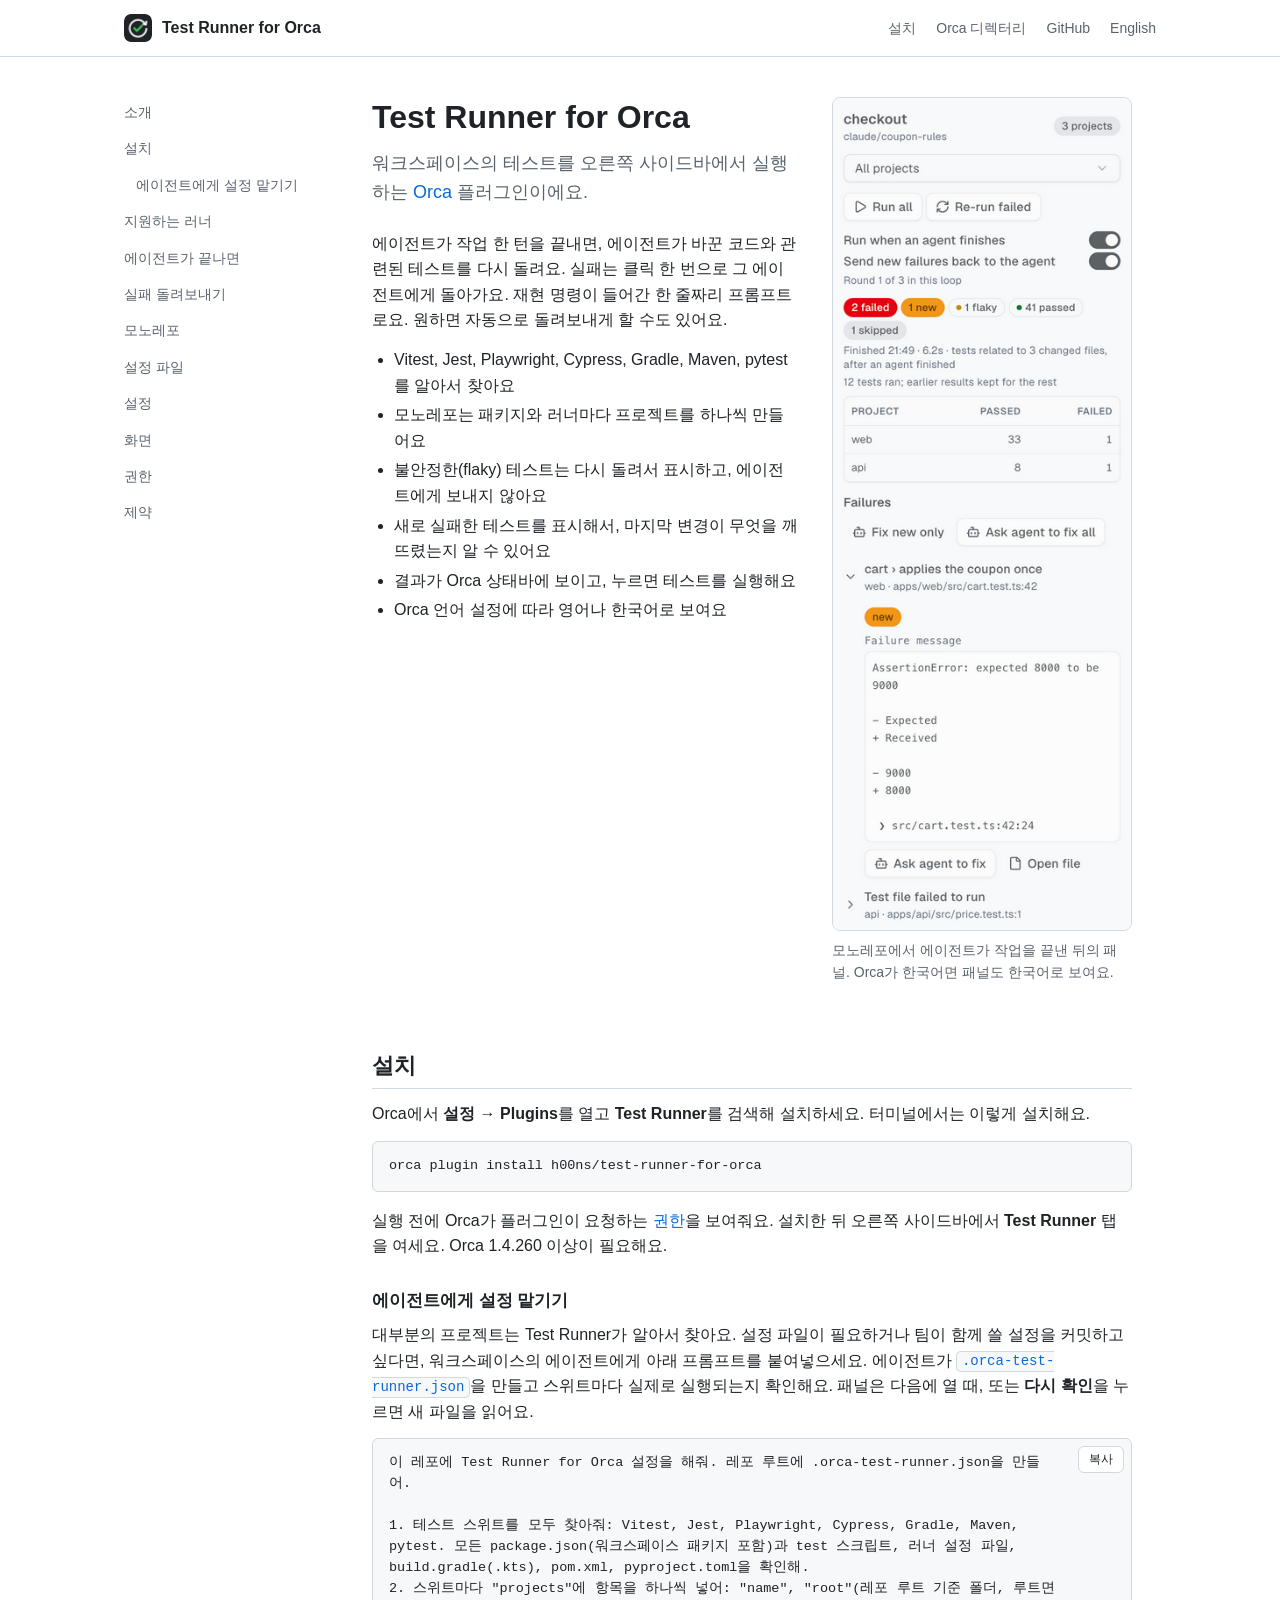
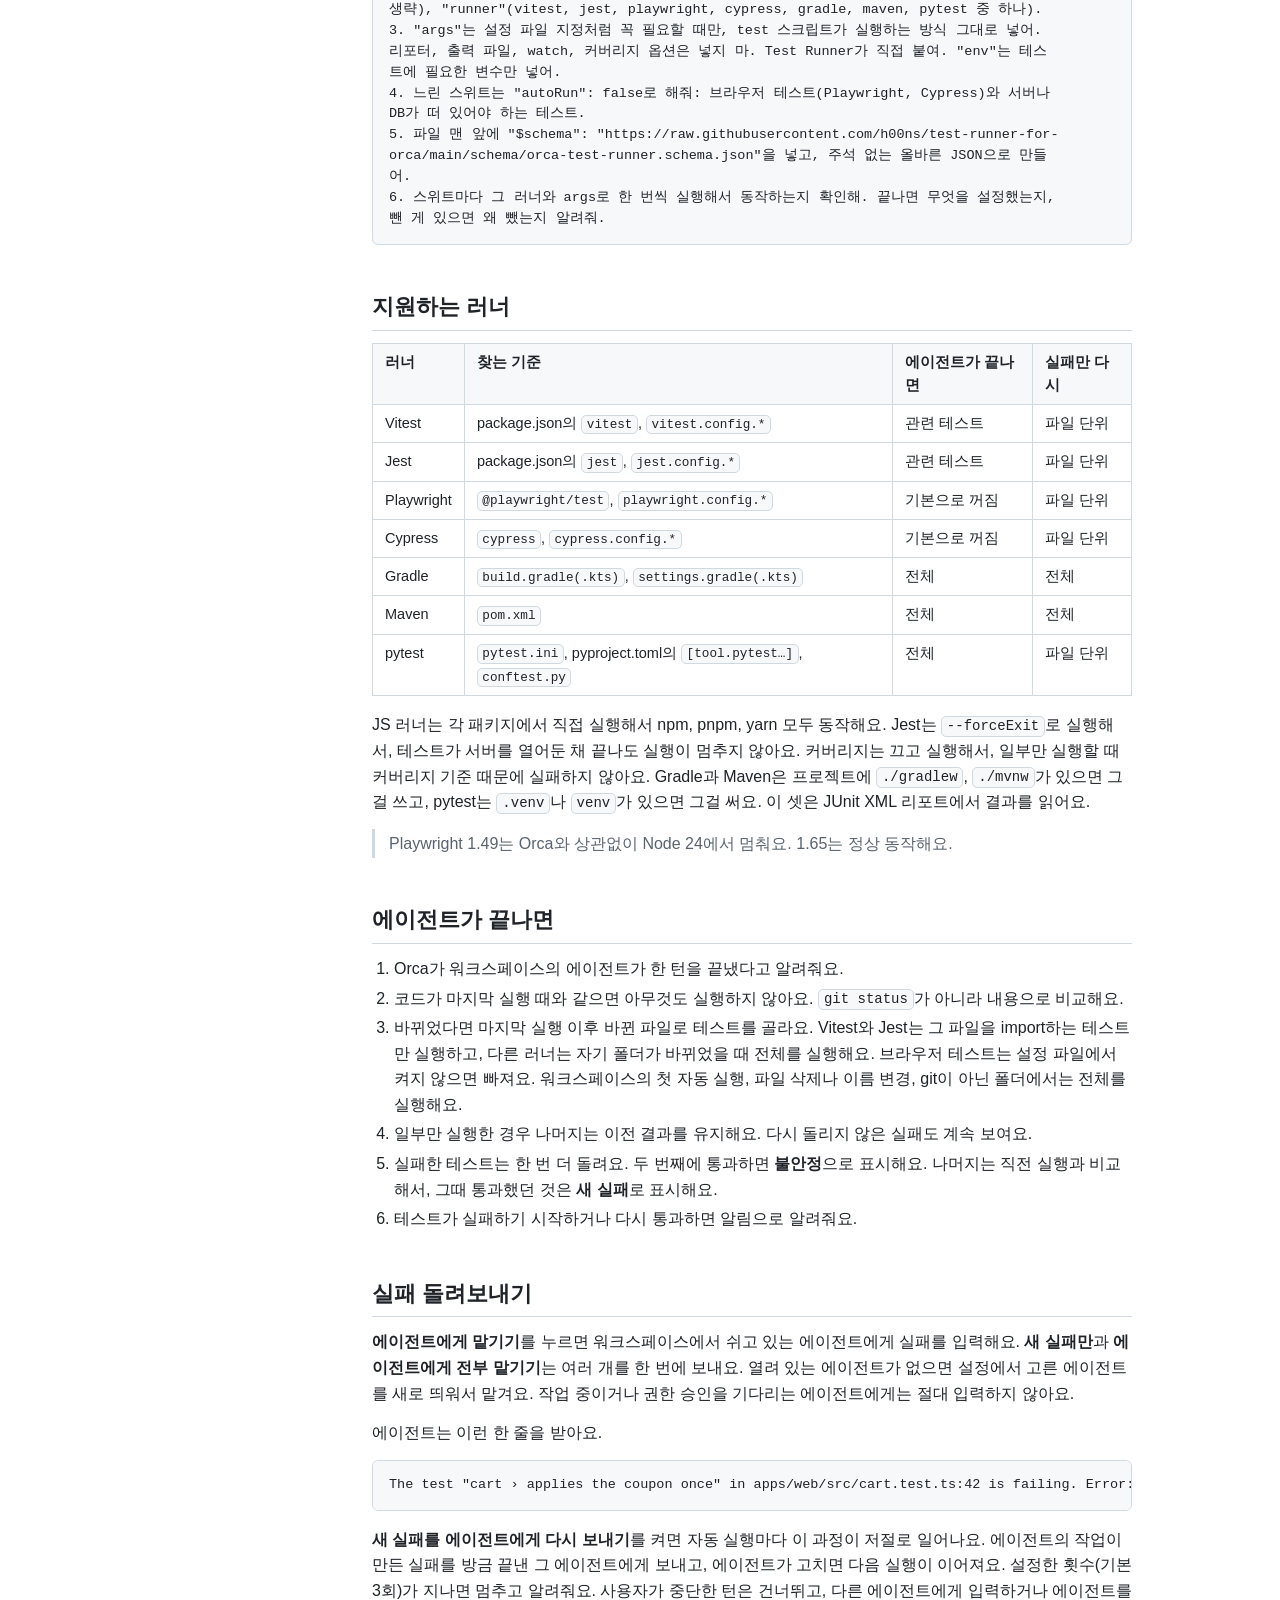
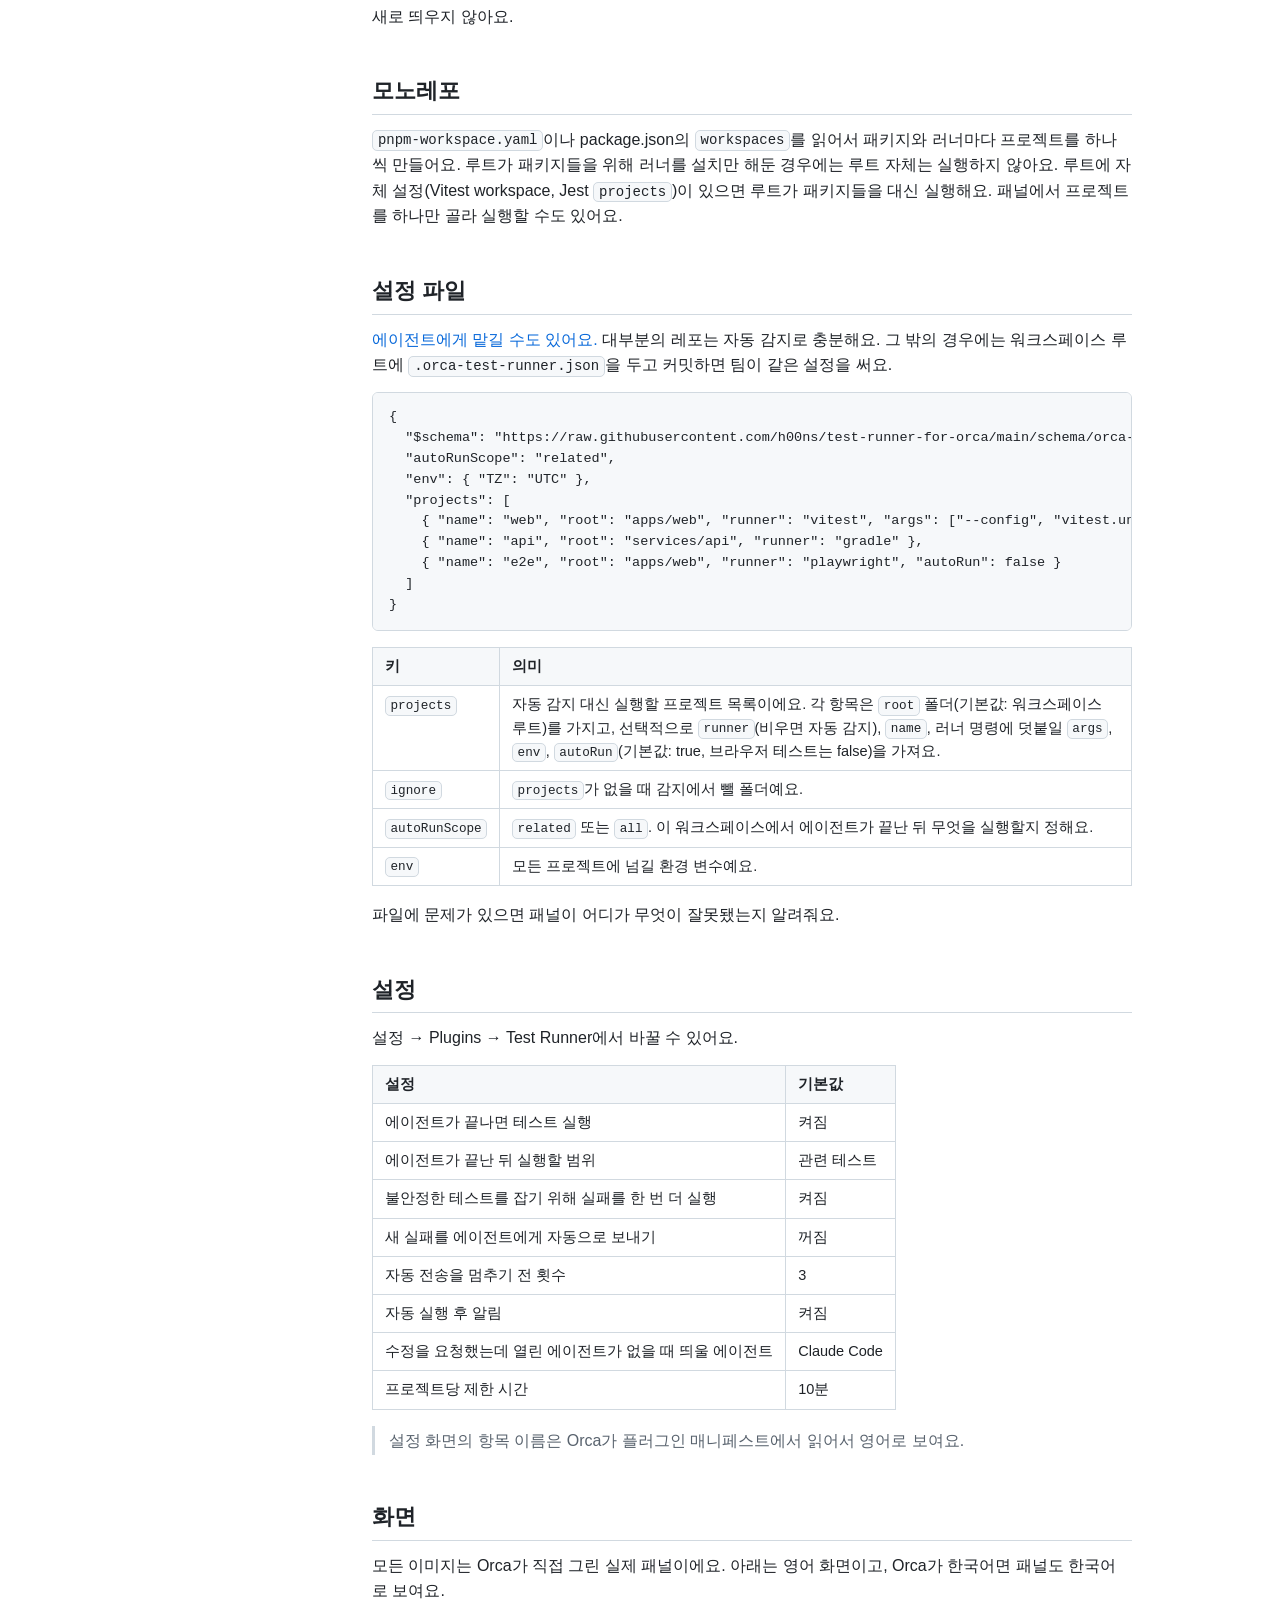
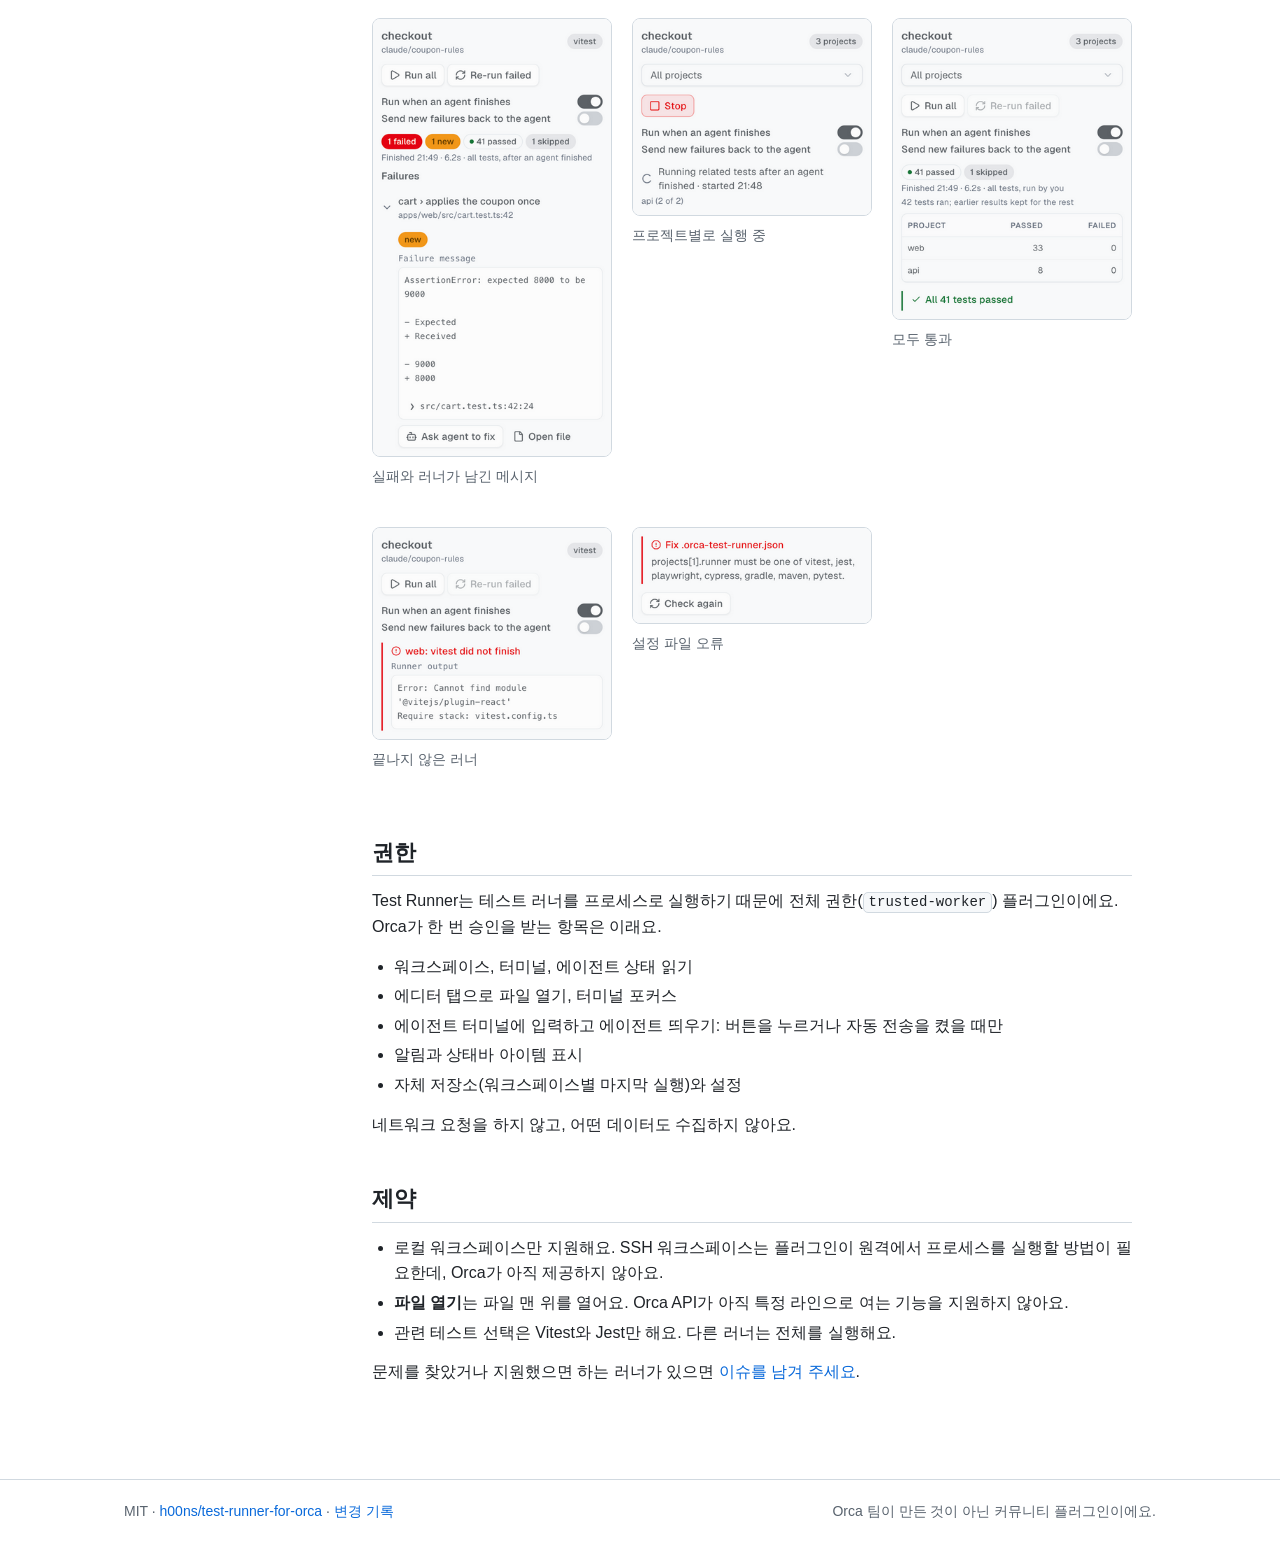
==== commit 2e9cb7f5: "Docs: link the Orca directory page in the header Co-Authored-By: Claude Opus 5.5 <noreply@anthropic." ====
--- a/ko/index.html
+++ b/ko/index.html
@@ -18,6 +18,7 @@
       <a class="brand" href="./"><img src="../assets/icon.png" alt="" />Test Runner for Orca</a>
       <nav>
         <a href="#install">설치</a>
+        <a href="https://orca.dev/plugins/h00ns/test-runner-for-orca">Orca 디렉터리</a>
         <a href="https://github.com/h00ns/test-runner-for-orca">GitHub</a>
         <a href="../" hreflang="en" lang="en">English</a>
       </nav>
--- a/style.css
+++ b/style.css
@@ -99,6 +99,8 @@
 @media (max-width: 520px) {
   header.top .inner, .layout, footer .inner { padding-left: 16px; padding-right: 16px; }
   header.top nav { gap: 14px; }
+  /* The page title sits right below: on a phone the header keeps only the icon. */
+  .brand { font-size: 0; gap: 0; }
   header.top nav a[href="#install"] { display: none; }
   h1 { font-size: 26px; }
 }
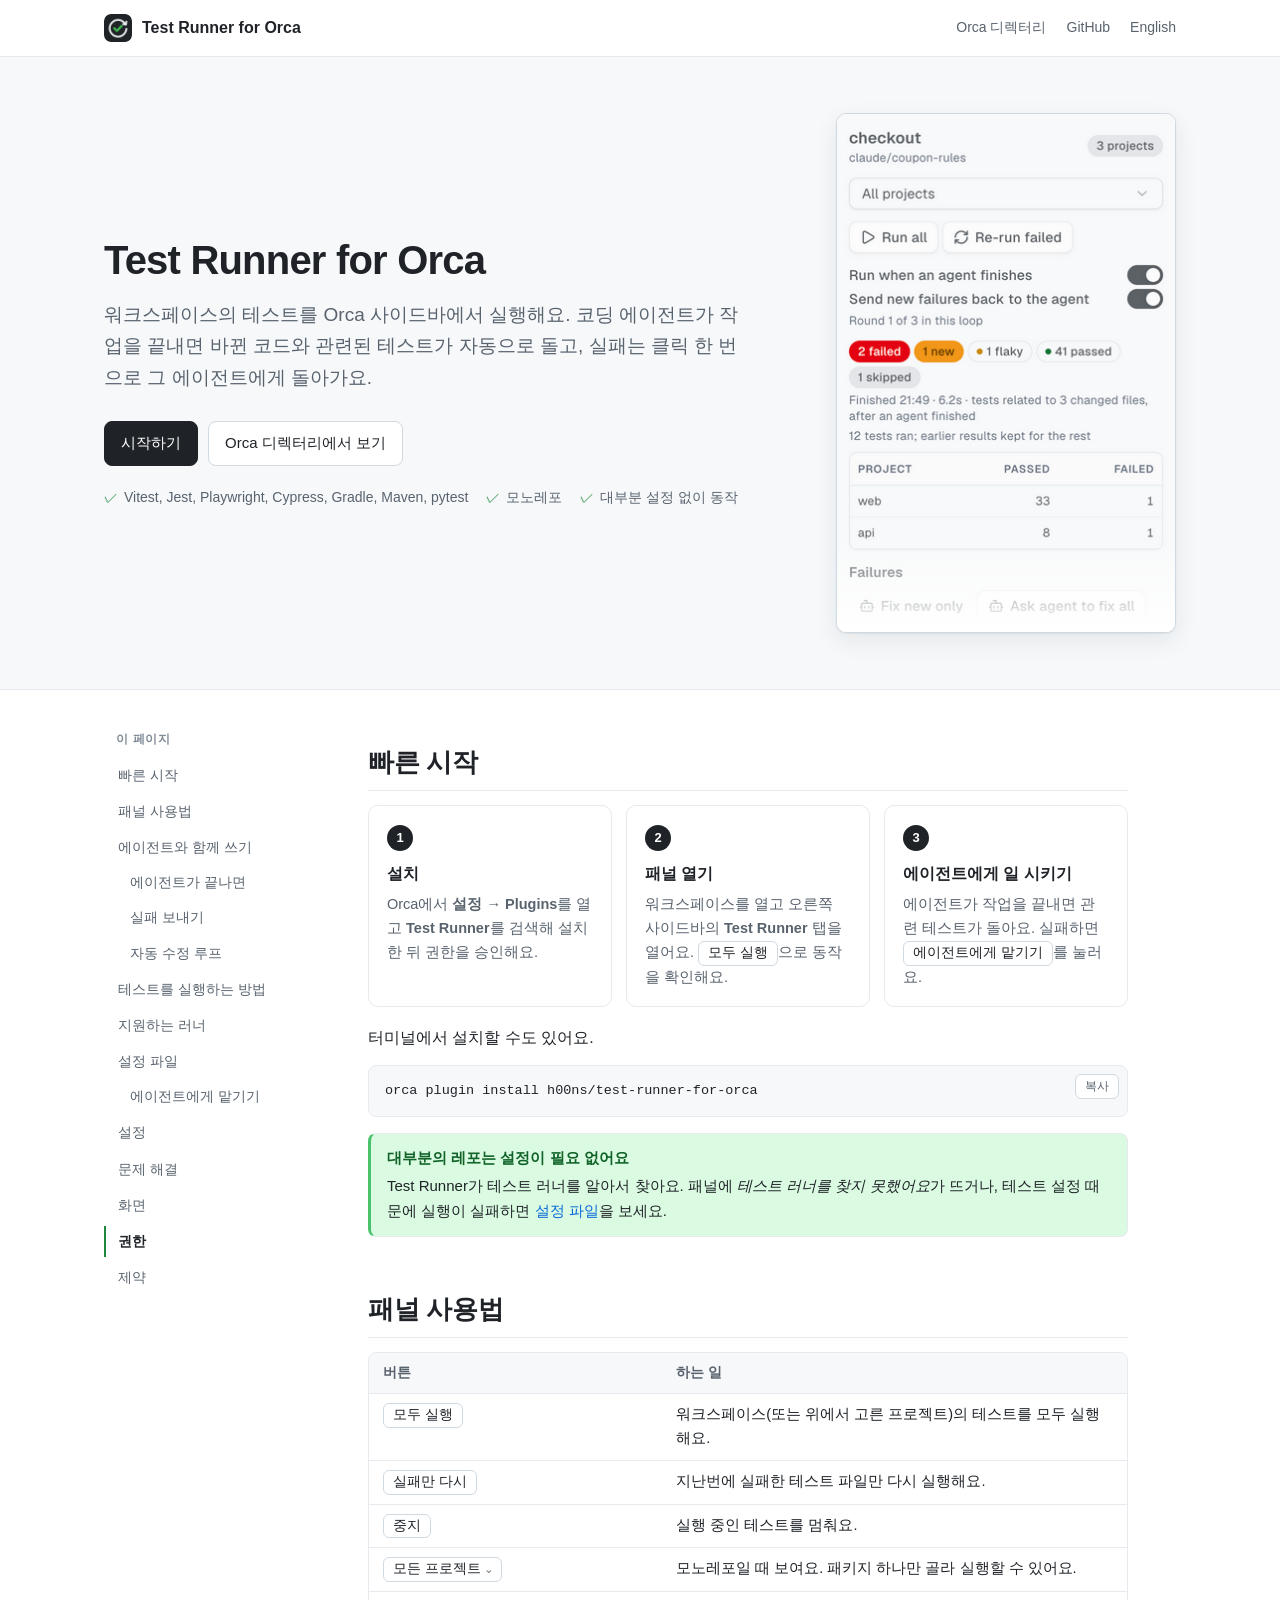
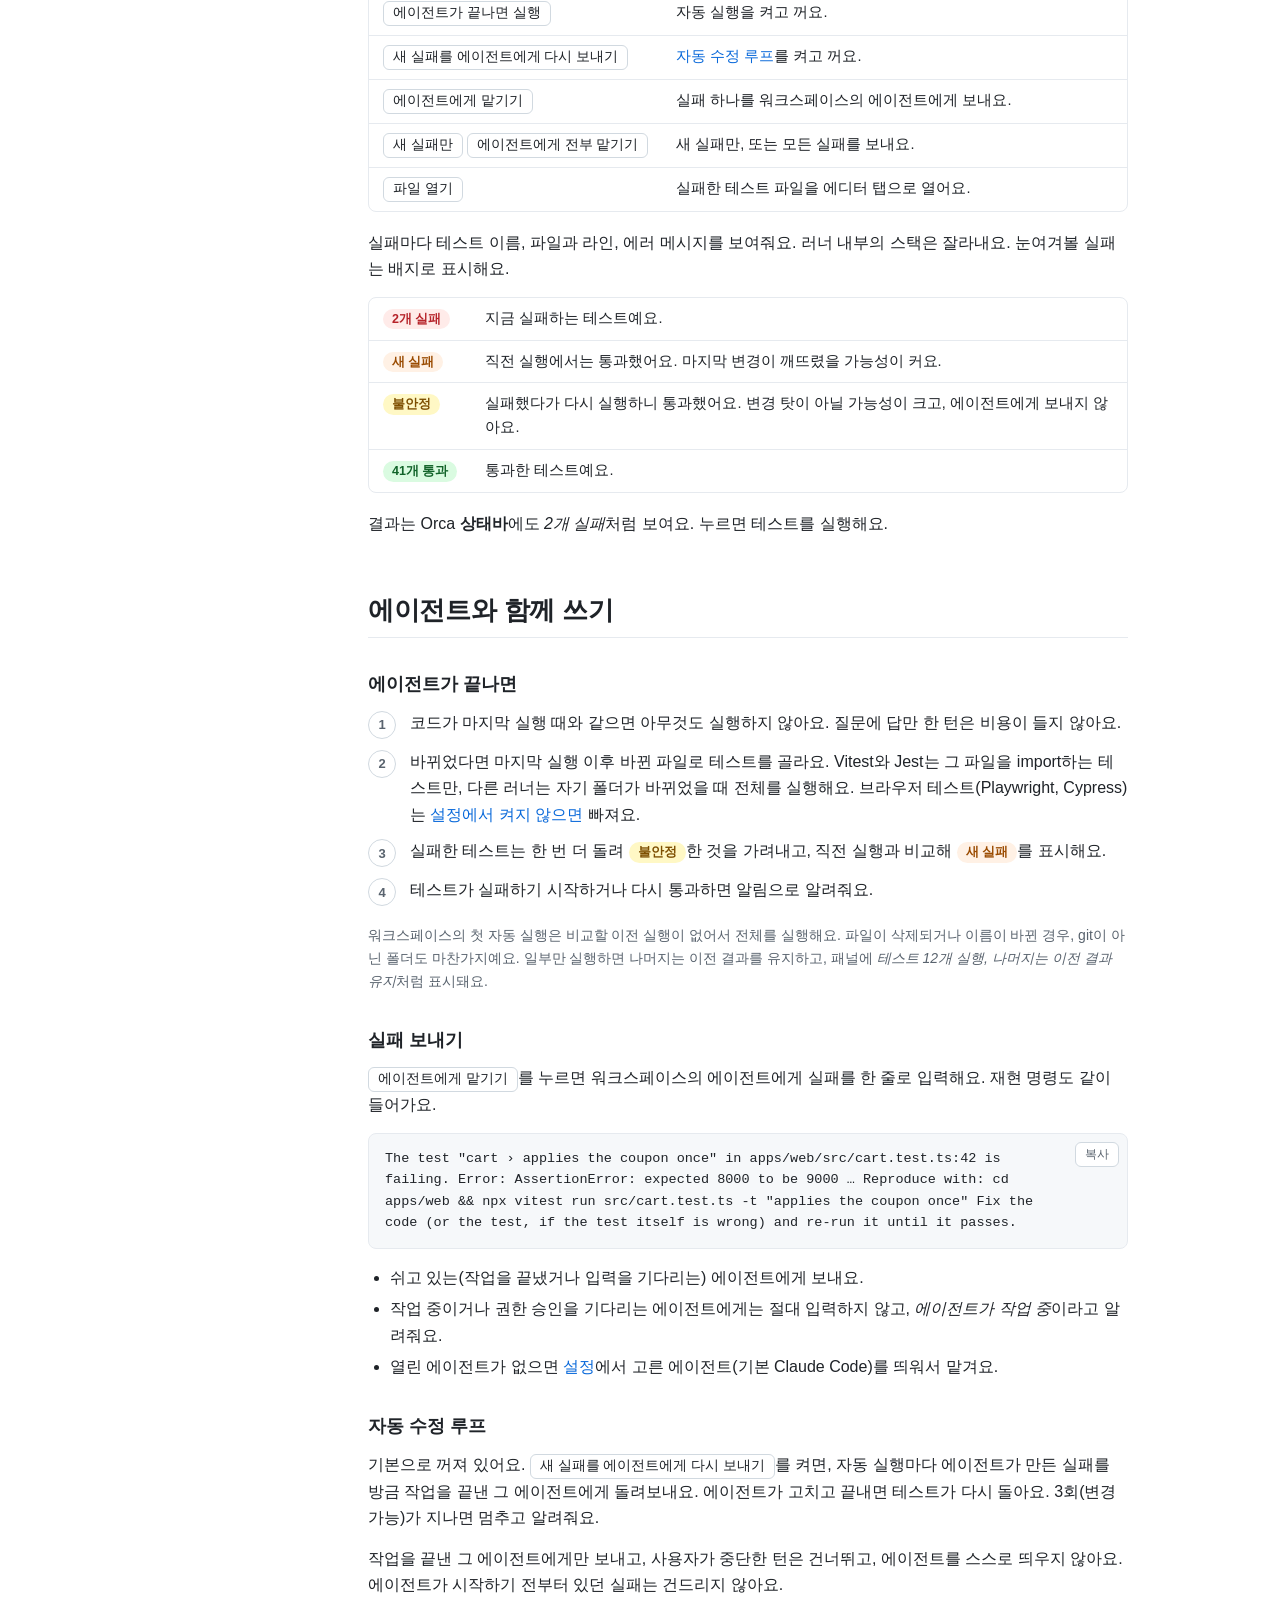
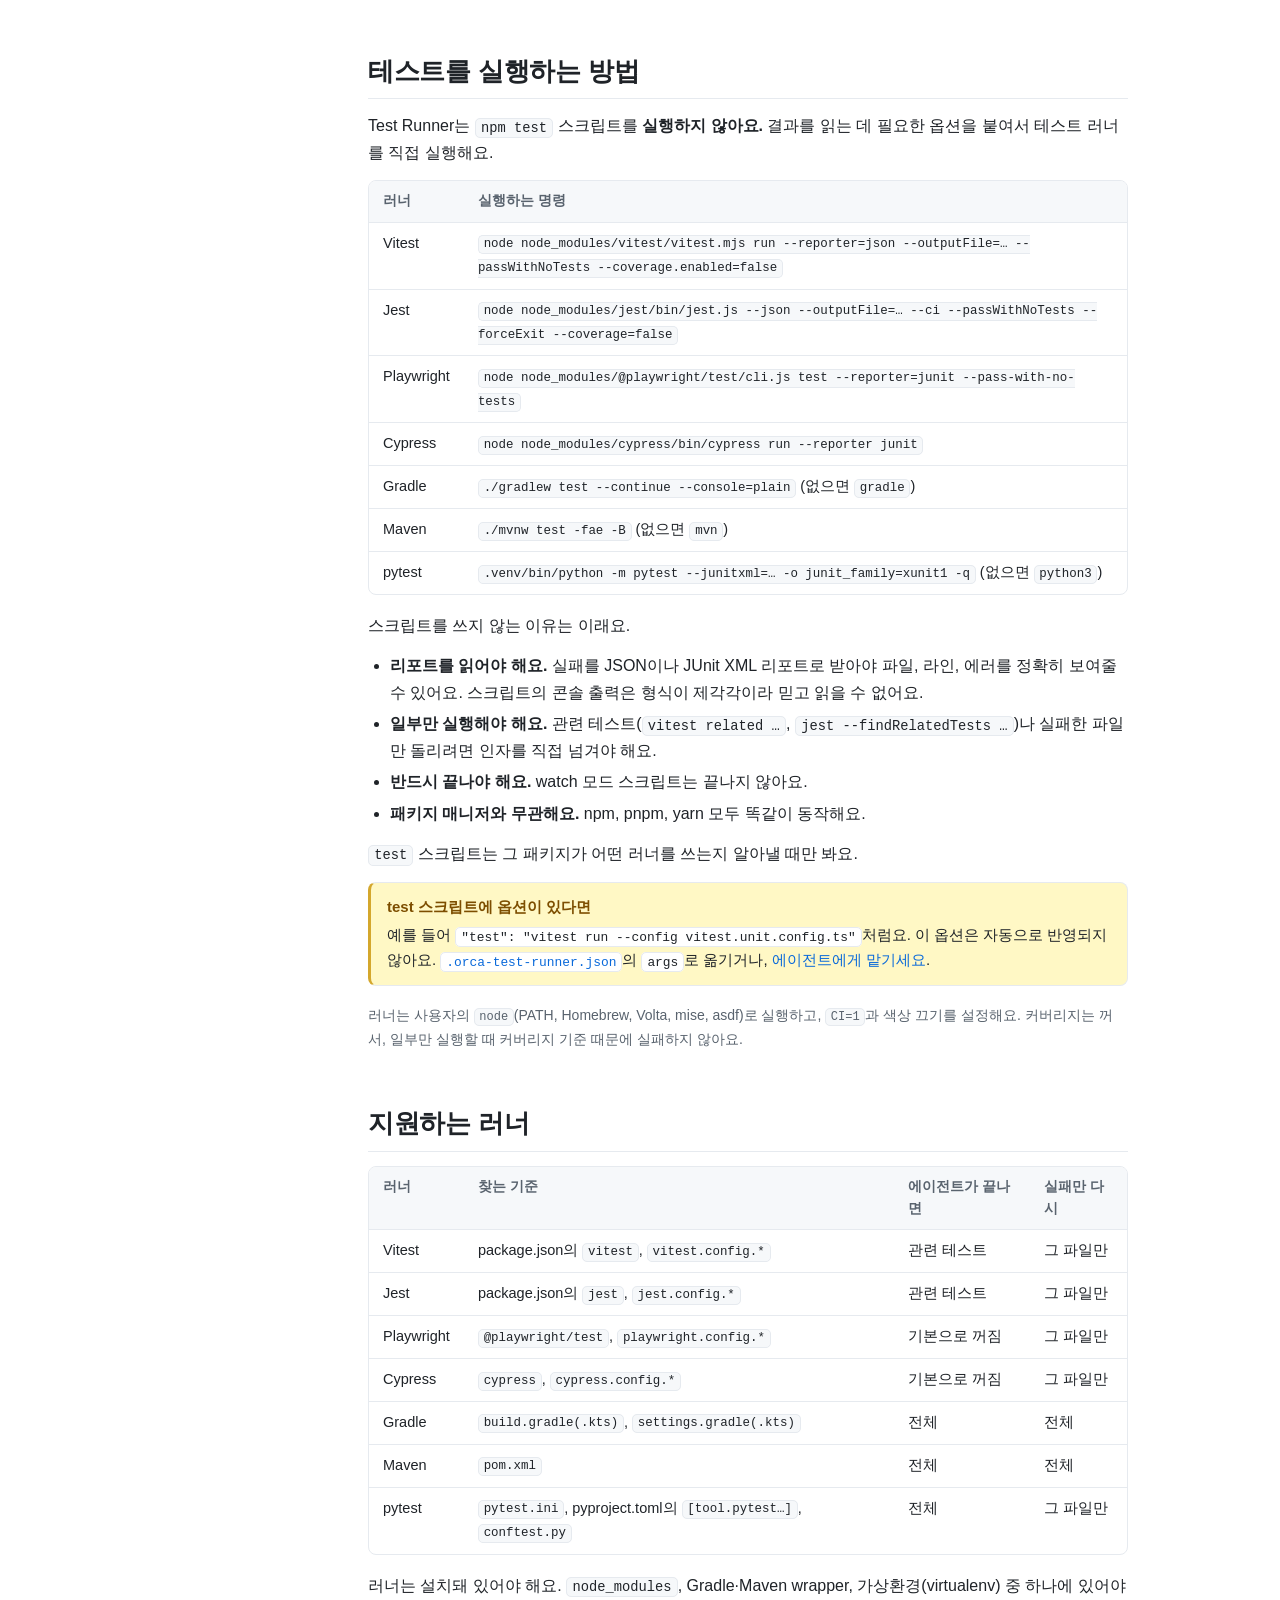
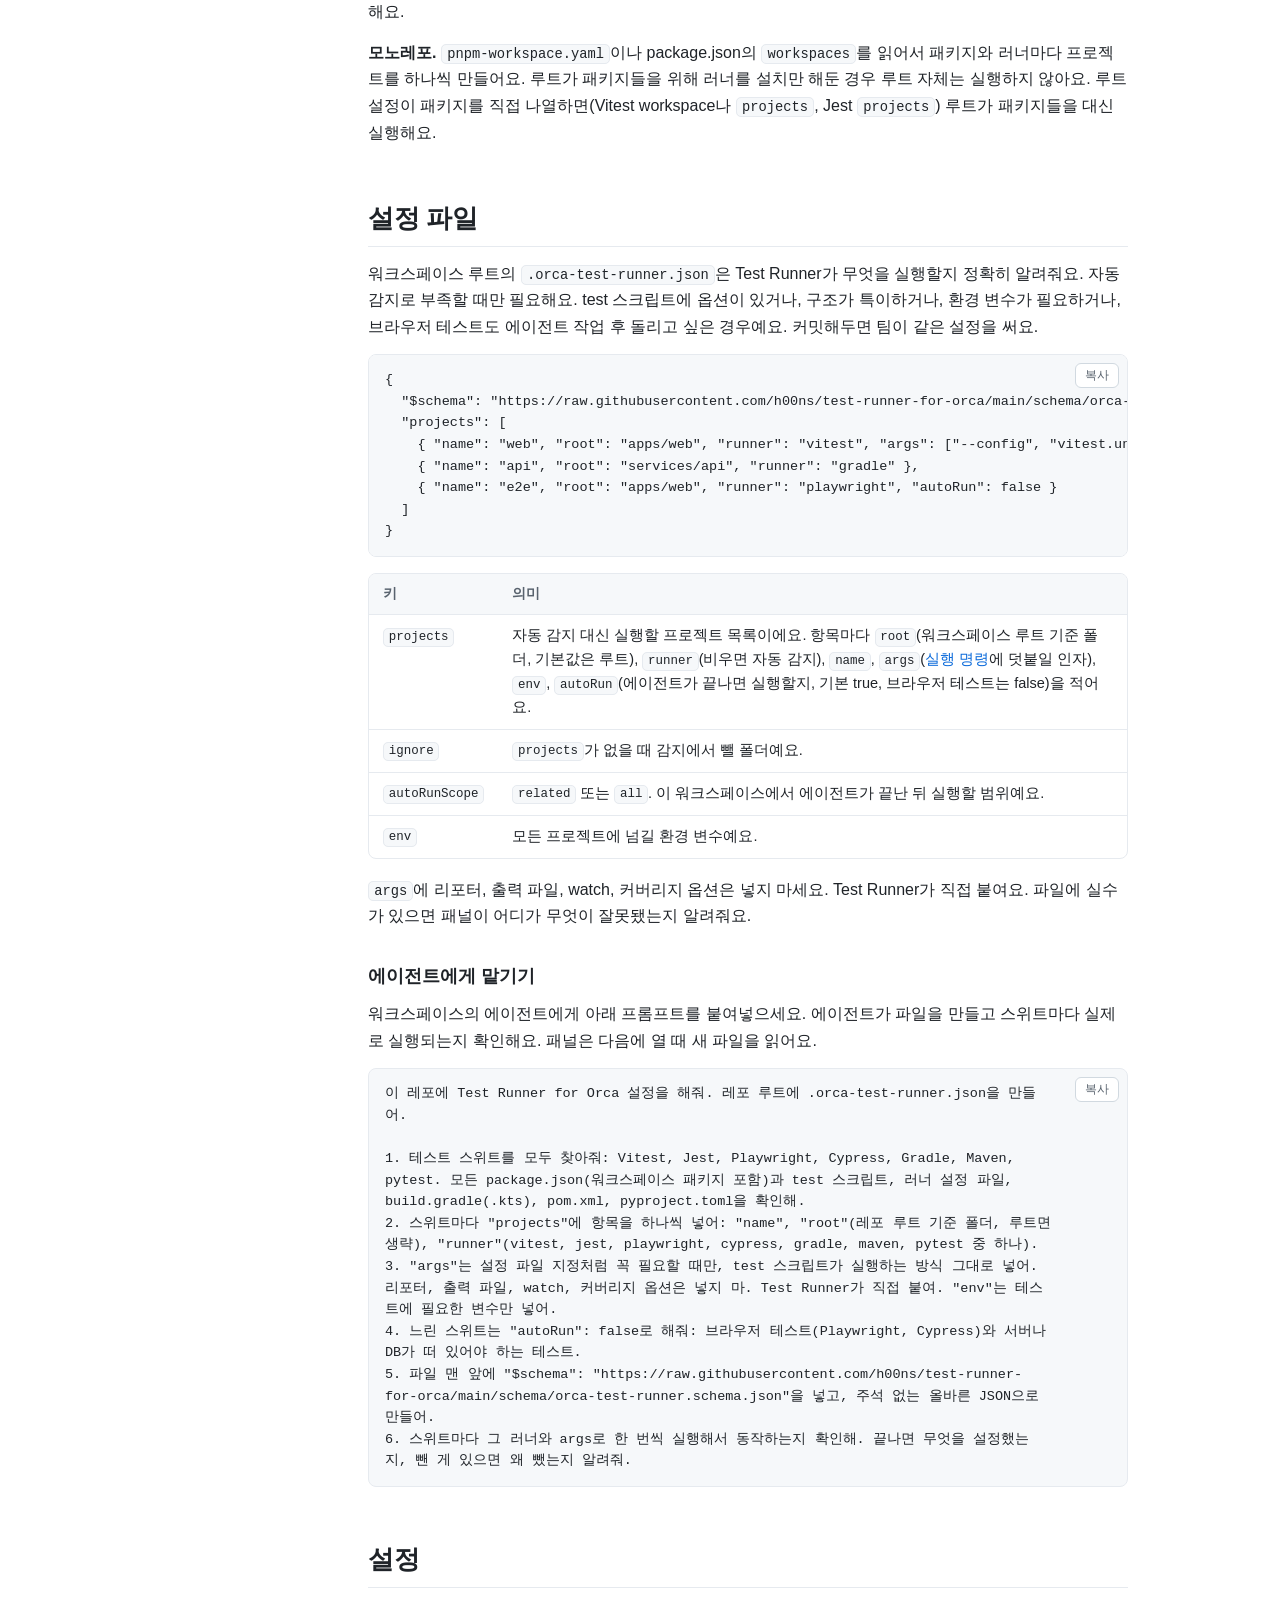
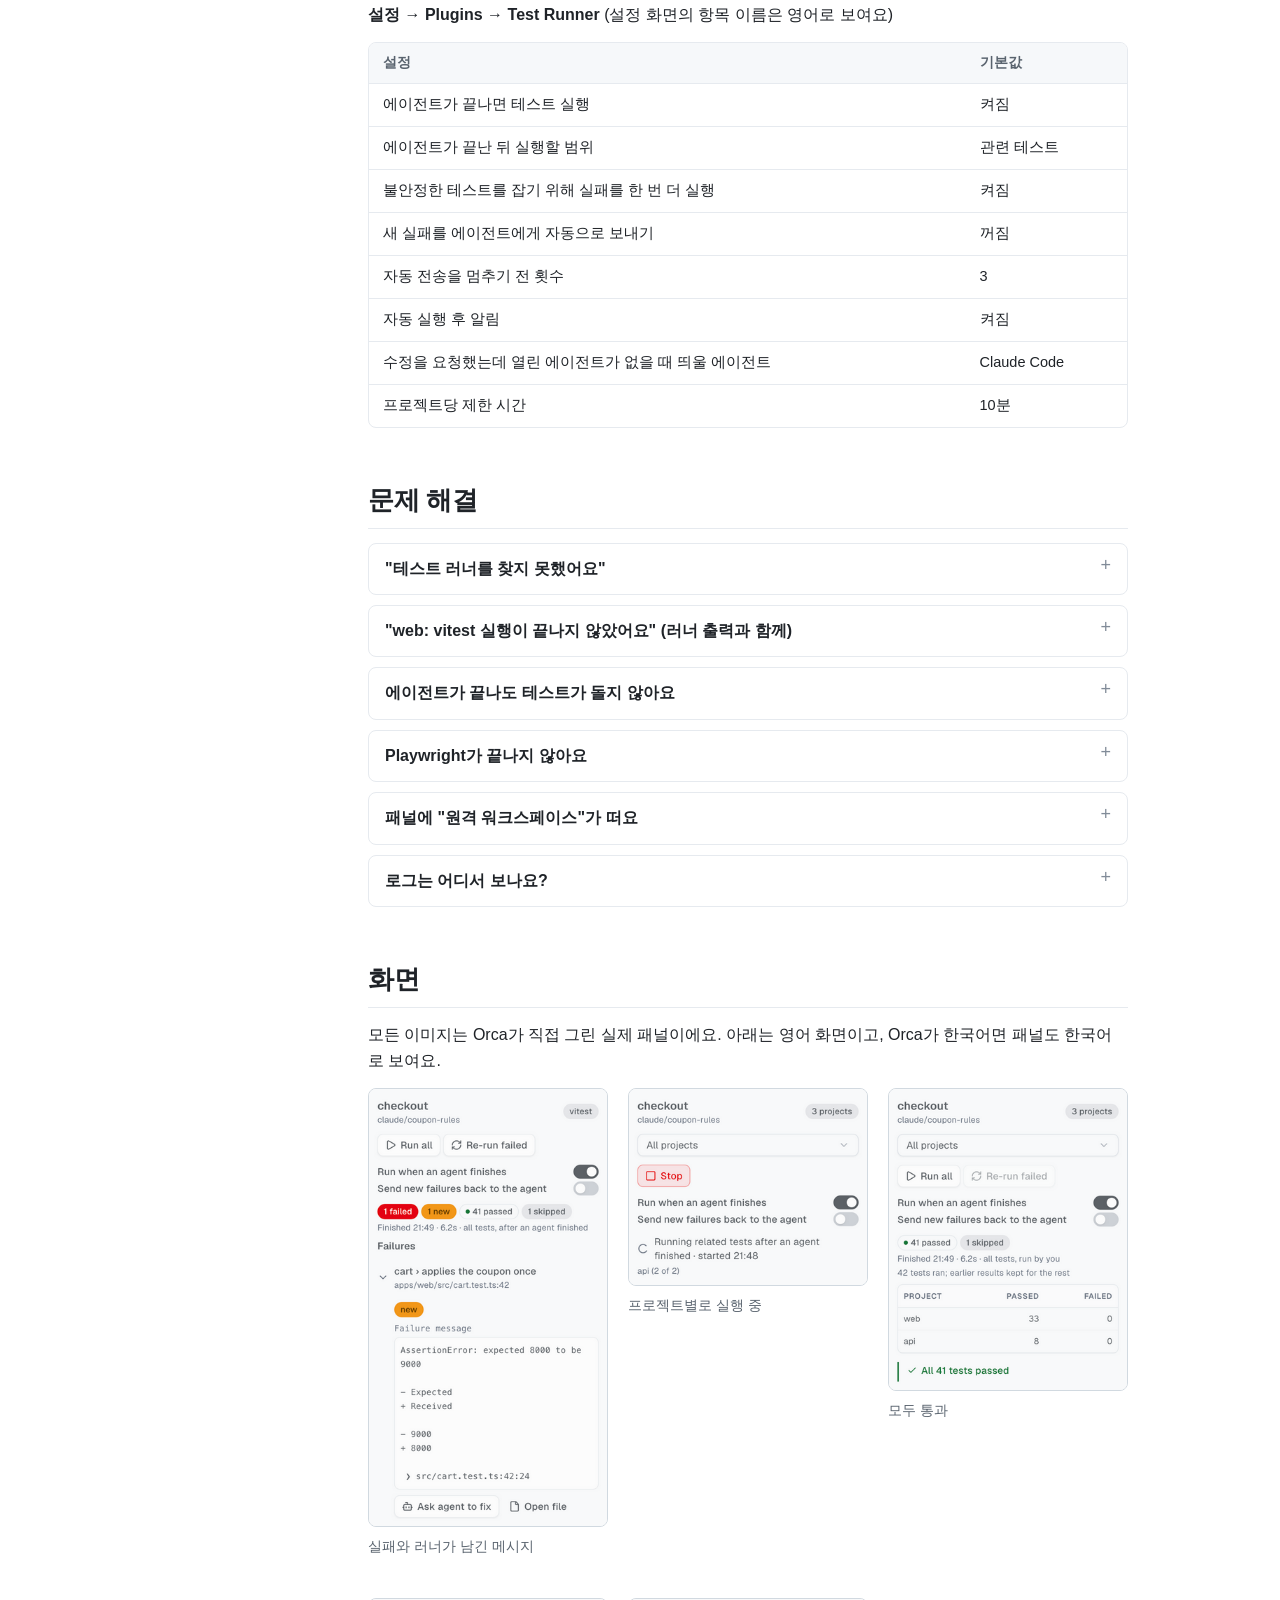
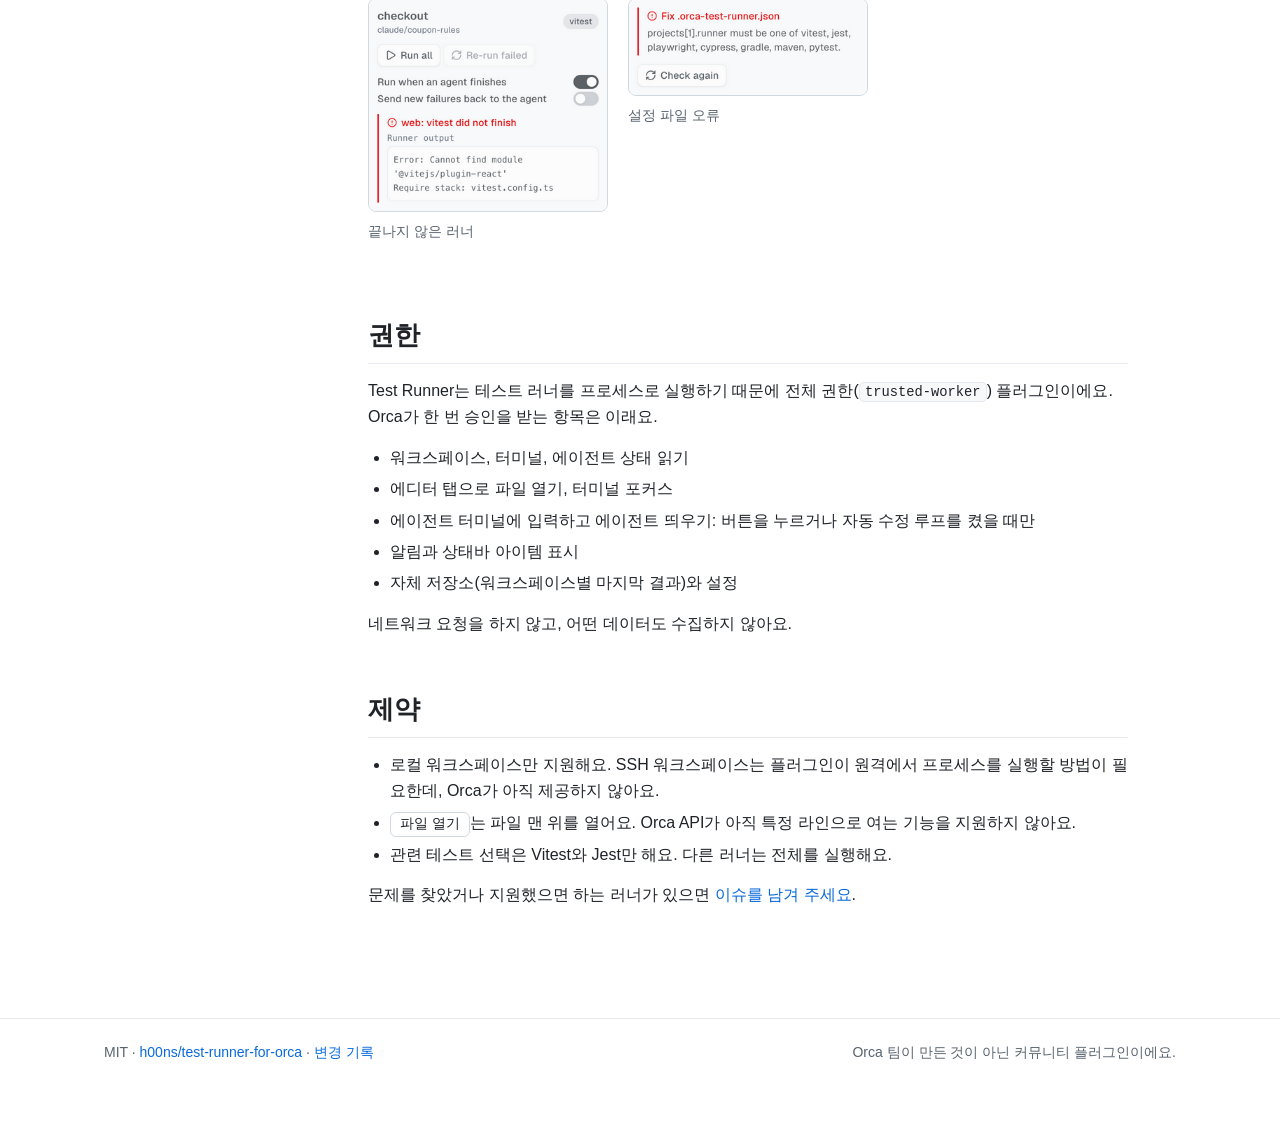
==== commit 46eb4684: "Docs: clearer structure and a cleaner page Quick start cards, the panel's controls and badges as the" ====
--- a/ko/index.html
+++ b/ko/index.html
@@ -4,7 +4,7 @@
   <meta charset="utf-8" />
   <meta name="viewport" content="width=device-width, initial-scale=1" />
   <title>Test Runner for Orca</title>
-  <meta name="description" content="워크스페이스의 테스트를 Orca 사이드바에서 실행하고, 에이전트가 작업을 끝내면 관련 테스트를 다시 돌리고, 실패를 에이전트에게 돌려보내는 Orca 플러그인." />
+  <meta name="description" content="워크스페이스의 테스트를 Orca 사이드바에서 실행해요. 코딩 에이전트가 작업을 끝내면 관련 테스트가 자동으로 돌고, 실패는 클릭 한 번으로 에이전트에게 돌아가요." />
   <meta property="og:title" content="Test Runner for Orca" />
   <meta property="og:description" content="Orca 사이드바에서 테스트를 실행하고, 실패를 에이전트에게 돌려보내요." />
   <meta property="og:image" content="https://h00ns.github.io/test-runner-for-orca/assets/cover.png" />
@@ -17,7 +17,6 @@
     <div class="inner">
       <a class="brand" href="./"><img src="../assets/icon.png" alt="" />Test Runner for Orca</a>
       <nav>
-        <a href="#install">설치</a>
         <a href="https://orca.dev/plugins/h00ns/test-runner-for-orca">Orca 디렉터리</a>
         <a href="https://github.com/h00ns/test-runner-for-orca">GitHub</a>
         <a href="../" hreflang="en" lang="en">English</a>
@@ -25,18 +24,42 @@
     </div>
   </header>
 
+  <section class="hero">
+    <div class="inner">
+      <div>
+        <h1>Test Runner for Orca</h1>
+        <p class="lead">워크스페이스의 테스트를 Orca 사이드바에서 실행해요. 코딩 에이전트가 작업을 끝내면 바뀐 코드와 관련된 테스트가 자동으로 돌고, 실패는 클릭 한 번으로 그 에이전트에게 돌아가요.</p>
+        <div class="actions">
+          <a class="btn primary" href="#quick-start">시작하기</a>
+          <a class="btn" href="https://orca.dev/plugins/h00ns/test-runner-for-orca">Orca 디렉터리에서 보기</a>
+        </div>
+        <div class="meta"><span>Vitest, Jest, Playwright, Cypress, Gradle, Maven, pytest</span><span>모노레포</span><span>대부분 설정 없이 동작</span></div>
+      </div>
+      <figure>
+        <picture>
+          <source srcset="../assets/failing-dark.png" media="(prefers-color-scheme: dark)" />
+          <img src="../assets/failing-light.png" width="340" alt="Test Runner 패널: 프로젝트 3개, 실패 2개(그중 1개는 새 실패), 불안정한 테스트 1개, 실패를 에이전트에게 보내는 버튼" />
+        </picture>
+      </figure>
+    </div>
+  </section>
+
   <div class="layout">
     <aside class="toc">
+      <div class="label">이 페이지</div>
       <ol>
-        <li><a href="#overview">소개</a></li>
-        <li><a href="#install">설치</a></li>
-        <li class="sub"><a href="#setup-with-agent">에이전트에게 설정 맡기기</a></li>
+        <li><a href="#quick-start">빠른 시작</a></li>
+        <li><a href="#panel">패널 사용법</a></li>
+        <li><a href="#agents">에이전트와 함께 쓰기</a></li>
+        <li class="sub"><a href="#after-agent">에이전트가 끝나면</a></li>
+        <li class="sub"><a href="#send">실패 보내기</a></li>
+        <li class="sub"><a href="#loop">자동 수정 루프</a></li>
+        <li><a href="#how">테스트를 실행하는 방법</a></li>
         <li><a href="#runners">지원하는 러너</a></li>
-        <li><a href="#agent">에이전트가 끝나면</a></li>
-        <li><a href="#auto-fix">실패 돌려보내기</a></li>
-        <li><a href="#monorepos">모노레포</a></li>
         <li><a href="#config">설정 파일</a></li>
+        <li class="sub"><a href="#setup-with-agent">에이전트에게 맡기기</a></li>
         <li><a href="#settings">설정</a></li>
+        <li><a href="#troubleshooting">문제 해결</a></li>
         <li><a href="#screens">화면</a></li>
         <li><a href="#access">권한</a></li>
         <li><a href="#limitations">제약</a></li>
@@ -44,120 +67,217 @@
     </aside>
 
     <main>
-      <section id="overview" class="intro">
-        <div>
-          <h1>Test Runner for Orca</h1>
-          <p class="lead">워크스페이스의 테스트를 오른쪽 사이드바에서 실행하는 <a href="https://orca.dev">Orca</a> 플러그인이에요.</p>
-          <p>에이전트가 작업 한 턴을 끝내면, 에이전트가 바꾼 코드와 관련된 테스트를 다시 돌려요. 실패는 클릭 한 번으로 그 에이전트에게 돌아가요. 재현 명령이 들어간 한 줄짜리 프롬프트로요. 원하면 자동으로 돌려보내게 할 수도 있어요.</p>
-          <ul>
-            <li>Vitest, Jest, Playwright, Cypress, Gradle, Maven, pytest를 알아서 찾아요</li>
-            <li>모노레포는 패키지와 러너마다 프로젝트를 하나씩 만들어요</li>
-            <li>불안정한(flaky) 테스트는 다시 돌려서 표시하고, 에이전트에게 보내지 않아요</li>
-            <li>새로 실패한 테스트를 표시해서, 마지막 변경이 무엇을 깨뜨렸는지 알 수 있어요</li>
-            <li>결과가 Orca 상태바에 보이고, 누르면 테스트를 실행해요</li>
-            <li>Orca 언어 설정에 따라 영어나 한국어로 보여요</li>
-          </ul>
-        </div>
-        <figure>
-          <picture>
-            <source srcset="../assets/failing-dark.png" media="(prefers-color-scheme: dark)" />
-            <img class="shot" src="../assets/failing-light.png" width="340" alt="Test Runner 패널: 프로젝트 3개, 실패 2개(그중 1개는 새 실패), 불안정한 테스트 1개" />
-          </picture>
-          <figcaption>모노레포에서 에이전트가 작업을 끝낸 뒤의 패널. Orca가 한국어면 패널도 한국어로 보여요.</figcaption>
-        </figure>
-      </section>
-
-      <h2 id="install">설치</h2>
-      <p>Orca에서 <strong>설정 → Plugins</strong>를 열고 <strong>Test Runner</strong>를 검색해 설치하세요. 터미널에서는 이렇게 설치해요.</p>
+      <h2 id="quick-start">빠른 시작</h2>
+      <ol class="steps">
+        <li>
+          <h3>설치</h3>
+          <p>Orca에서 <strong>설정 → Plugins</strong>를 열고 <strong>Test Runner</strong>를 검색해 설치한 뒤 권한을 승인해요.</p>
+        </li>
+        <li>
+          <h3>패널 열기</h3>
+          <p>워크스페이스를 열고 오른쪽 사이드바의 <strong>Test Runner</strong> 탭을 열어요. <span class="ui">모두 실행</span>으로 동작을 확인해요.</p>
+        </li>
+        <li>
+          <h3>에이전트에게 일 시키기</h3>
+          <p>에이전트가 작업을 끝내면 관련 테스트가 돌아요. 실패하면 <span class="ui">에이전트에게 맡기기</span>를 눌러요.</p>
+        </li>
+      </ol>
+      <p>터미널에서 설치할 수도 있어요.</p>
       <pre><code>orca plugin install h00ns/test-runner-for-orca</code></pre>
-      <p>실행 전에 Orca가 플러그인이 요청하는 <a href="#access">권한</a>을 보여줘요. 설치한 뒤 오른쪽 사이드바에서 <strong>Test Runner</strong> 탭을 여세요. Orca 1.4.260 이상이 필요해요.</p>
-      <h3 id="setup-with-agent">에이전트에게 설정 맡기기</h3>
-      <p>대부분의 프로젝트는 Test Runner가 알아서 찾아요. 설정 파일이 필요하거나 팀이 함께 쓸 설정을 커밋하고 싶다면, 워크스페이스의 에이전트에게 아래 프롬프트를 붙여넣으세요. 에이전트가 <a href="#config"><code>.orca-test-runner.json</code></a>을 만들고 스위트마다 실제로 실행되는지 확인해요. 패널은 다음에 열 때, 또는 <strong>다시 확인</strong>을 누르면 새 파일을 읽어요.</p>
-      <div class="copyable"><button class="copy" type="button" data-copy-target="setup-prompt" data-done="복사했어요" data-fail="선택해서 복사하세요">복사</button><pre class="prompt" id="setup-prompt"><code>이 레포에 Test Runner for Orca 설정을 해줘. 레포 루트에 .orca-test-runner.json을 만들어.
-
-1. 테스트 스위트를 모두 찾아줘: Vitest, Jest, Playwright, Cypress, Gradle, Maven, pytest. 모든 package.json(워크스페이스 패키지 포함)과 test 스크립트, 러너 설정 파일, build.gradle(.kts), pom.xml, pyproject.toml을 확인해.
-2. 스위트마다 "projects"에 항목을 하나씩 넣어: "name", "root"(레포 루트 기준 폴더, 루트면 생략), "runner"(vitest, jest, playwright, cypress, gradle, maven, pytest 중 하나).
-3. "args"는 설정 파일 지정처럼 꼭 필요할 때만, test 스크립트가 실행하는 방식 그대로 넣어. 리포터, 출력 파일, watch, 커버리지 옵션은 넣지 마. Test Runner가 직접 붙여. "env"는 테스트에 필요한 변수만 넣어.
-4. 느린 스위트는 "autoRun": false로 해줘: 브라우저 테스트(Playwright, Cypress)와 서버나 DB가 떠 있어야 하는 테스트.
-5. 파일 맨 앞에 "$schema": "https://raw.githubusercontent.com/h00ns/test-runner-for-orca/main/schema/orca-test-runner.schema.json"을 넣고, 주석 없는 올바른 JSON으로 만들어.
-6. 스위트마다 그 러너와 args로 한 번씩 실행해서 동작하는지 확인해. 끝나면 무엇을 설정했는지, 뺀 게 있으면 왜 뺐는지 알려줘.</code></pre></div>
+      <div class="callout tip">
+        <span class="title">대부분의 레포는 설정이 필요 없어요</span>
+        Test Runner가 테스트 러너를 알아서 찾아요. 패널에 <em>테스트 러너를 찾지 못했어요</em>가 뜨거나, 테스트 설정 때문에 실행이 실패하면 <a href="#config">설정 파일</a>을 보세요.
+      </div>
+
+      <h2 id="panel">패널 사용법</h2>
+      <div class="table">
+        <table>
+          <thead><tr><th>버튼</th><th class="wrap">하는 일</th></tr></thead>
+          <tbody>
+            <tr><td><span class="ui">모두 실행</span></td><td class="wrap">워크스페이스(또는 위에서 고른 프로젝트)의 테스트를 모두 실행해요.</td></tr>
+            <tr><td><span class="ui">실패만 다시</span></td><td class="wrap">지난번에 실패한 테스트 파일만 다시 실행해요.</td></tr>
+            <tr><td><span class="ui">중지</span></td><td class="wrap">실행 중인 테스트를 멈춰요.</td></tr>
+            <tr><td><span class="ui">모든 프로젝트 ⌄</span></td><td class="wrap">모노레포일 때 보여요. 패키지 하나만 골라 실행할 수 있어요.</td></tr>
+            <tr><td><span class="ui">에이전트가 끝나면 실행</span></td><td class="wrap">자동 실행을 켜고 꺼요.</td></tr>
+            <tr><td><span class="ui">새 실패를 에이전트에게 다시 보내기</span></td><td class="wrap"><a href="#loop">자동 수정 루프</a>를 켜고 꺼요.</td></tr>
+            <tr><td><span class="ui">에이전트에게 맡기기</span></td><td class="wrap">실패 하나를 워크스페이스의 에이전트에게 보내요.</td></tr>
+            <tr><td><span class="ui">새 실패만</span> <span class="ui">에이전트에게 전부 맡기기</span></td><td class="wrap">새 실패만, 또는 모든 실패를 보내요.</td></tr>
+            <tr><td><span class="ui">파일 열기</span></td><td class="wrap">실패한 테스트 파일을 에디터 탭으로 열어요.</td></tr>
+          </tbody>
+        </table>
+      </div>
+      <p>실패마다 테스트 이름, 파일과 라인, 에러 메시지를 보여줘요. 러너 내부의 스택은 잘라내요. 눈여겨볼 실패는 배지로 표시해요.</p>
+      <div class="table">
+        <table>
+          <tbody>
+            <tr><td><span class="badge red">2개 실패</span></td><td class="wrap">지금 실패하는 테스트예요.</td></tr>
+            <tr><td><span class="badge orange">새 실패</span></td><td class="wrap">직전 실행에서는 통과했어요. 마지막 변경이 깨뜨렸을 가능성이 커요.</td></tr>
+            <tr><td><span class="badge amber">불안정</span></td><td class="wrap">실패했다가 다시 실행하니 통과했어요. 변경 탓이 아닐 가능성이 크고, 에이전트에게 보내지 않아요.</td></tr>
+            <tr><td><span class="badge green">41개 통과</span></td><td class="wrap">통과한 테스트예요.</td></tr>
+          </tbody>
+        </table>
+      </div>
+      <p>결과는 Orca <strong>상태바</strong>에도 <em>2개 실패</em>처럼 보여요. 누르면 테스트를 실행해요.</p>
+
+      <h2 id="agents">에이전트와 함께 쓰기</h2>
+      <h3 id="after-agent">에이전트가 끝나면</h3>
+      <ol class="flow">
+        <li><div>코드가 마지막 실행 때와 같으면 아무것도 실행하지 않아요. 질문에 답만 한 턴은 비용이 들지 않아요.</div></li>
+        <li><div>바뀌었다면 마지막 실행 이후 바뀐 파일로 테스트를 골라요. Vitest와 Jest는 그 파일을 import하는 테스트만, 다른 러너는 자기 폴더가 바뀌었을 때 전체를 실행해요. 브라우저 테스트(Playwright, Cypress)는 <a href="#config">설정에서 켜지 않으면</a> 빠져요.</div></li>
+        <li><div>실패한 테스트는 한 번 더 돌려 <span class="badge amber">불안정</span>한 것을 가려내고, 직전 실행과 비교해 <span class="badge orange">새 실패</span>를 표시해요.</div></li>
+        <li><div>테스트가 실패하기 시작하거나 다시 통과하면 알림으로 알려줘요.</div></li>
+      </ol>
+      <p class="small">워크스페이스의 첫 자동 실행은 비교할 이전 실행이 없어서 전체를 실행해요. 파일이 삭제되거나 이름이 바뀐 경우, git이 아닌 폴더도 마찬가지예요. 일부만 실행하면 나머지는 이전 결과를 유지하고, 패널에 <em>테스트 12개 실행, 나머지는 이전 결과 유지</em>처럼 표시돼요.</p>
+
+      <h3 id="send">실패 보내기</h3>
+      <p><span class="ui">에이전트에게 맡기기</span>를 누르면 워크스페이스의 에이전트에게 실패를 한 줄로 입력해요. 재현 명령도 같이 들어가요.</p>
+      <pre class="wrap"><code>The test "cart › applies the coupon once" in apps/web/src/cart.test.ts:42 is failing. Error: AssertionError: expected 8000 to be 9000 … Reproduce with: cd apps/web &amp;&amp; npx vitest run src/cart.test.ts -t "applies the coupon once" Fix the code (or the test, if the test itself is wrong) and re-run it until it passes.</code></pre>
+      <ul>
+        <li>쉬고 있는(작업을 끝냈거나 입력을 기다리는) 에이전트에게 보내요.</li>
+        <li>작업 중이거나 권한 승인을 기다리는 에이전트에게는 절대 입력하지 않고, <em>에이전트가 작업 중</em>이라고 알려줘요.</li>
+        <li>열린 에이전트가 없으면 <a href="#settings">설정</a>에서 고른 에이전트(기본 Claude Code)를 띄워서 맡겨요.</li>
+      </ul>
+
+      <h3 id="loop">자동 수정 루프</h3>
+      <p>기본으로 꺼져 있어요. <span class="ui">새 실패를 에이전트에게 다시 보내기</span>를 켜면, 자동 실행마다 에이전트가 만든 실패를 방금 작업을 끝낸 그 에이전트에게 돌려보내요. 에이전트가 고치고 끝내면 테스트가 다시 돌아요. 3회(변경 가능)가 지나면 멈추고 알려줘요.</p>
+      <p>작업을 끝낸 그 에이전트에게만 보내고, 사용자가 중단한 턴은 건너뛰고, 에이전트를 스스로 띄우지 않아요. 에이전트가 시작하기 전부터 있던 실패는 건드리지 않아요.</p>
+
+      <h2 id="how">테스트를 실행하는 방법</h2>
+      <p>Test Runner는 <code>npm test</code> 스크립트를 <strong>실행하지 않아요.</strong> 결과를 읽는 데 필요한 옵션을 붙여서 테스트 러너를 직접 실행해요.</p>
+      <div class="table">
+        <table>
+          <thead><tr><th>러너</th><th class="wrap">실행하는 명령</th></tr></thead>
+          <tbody>
+            <tr><td>Vitest</td><td class="wrap"><code>node node_modules/vitest/vitest.mjs run --reporter=json --outputFile=… --passWithNoTests --coverage.enabled=false</code></td></tr>
+            <tr><td>Jest</td><td class="wrap"><code>node node_modules/jest/bin/jest.js --json --outputFile=… --ci --passWithNoTests --forceExit --coverage=false</code></td></tr>
+            <tr><td>Playwright</td><td class="wrap"><code>node node_modules/@playwright/test/cli.js test --reporter=junit --pass-with-no-tests</code></td></tr>
+            <tr><td>Cypress</td><td class="wrap"><code>node node_modules/cypress/bin/cypress run --reporter junit</code></td></tr>
+            <tr><td>Gradle</td><td class="wrap"><code>./gradlew test --continue --console=plain</code> (없으면 <code>gradle</code>)</td></tr>
+            <tr><td>Maven</td><td class="wrap"><code>./mvnw test -fae -B</code> (없으면 <code>mvn</code>)</td></tr>
+            <tr><td>pytest</td><td class="wrap"><code>.venv/bin/python -m pytest --junitxml=… -o junit_family=xunit1 -q</code> (없으면 <code>python3</code>)</td></tr>
+          </tbody>
+        </table>
+      </div>
+      <p>스크립트를 쓰지 않는 이유는 이래요.</p>
+      <ul>
+        <li><strong>리포트를 읽어야 해요.</strong> 실패를 JSON이나 JUnit XML 리포트로 받아야 파일, 라인, 에러를 정확히 보여줄 수 있어요. 스크립트의 콘솔 출력은 형식이 제각각이라 믿고 읽을 수 없어요.</li>
+        <li><strong>일부만 실행해야 해요.</strong> 관련 테스트(<code>vitest related …</code>, <code>jest --findRelatedTests …</code>)나 실패한 파일만 돌리려면 인자를 직접 넘겨야 해요.</li>
+        <li><strong>반드시 끝나야 해요.</strong> watch 모드 스크립트는 끝나지 않아요.</li>
+        <li><strong>패키지 매니저와 무관해요.</strong> npm, pnpm, yarn 모두 똑같이 동작해요.</li>
+      </ul>
+      <p><code>test</code> 스크립트는 그 패키지가 어떤 러너를 쓰는지 알아낼 때만 봐요.</p>
+      <div class="callout warn">
+        <span class="title">test 스크립트에 옵션이 있다면</span>
+        예를 들어 <code>"test": "vitest run --config vitest.unit.config.ts"</code>처럼요. 이 옵션은 자동으로 반영되지 않아요. <a href="#config"><code>.orca-test-runner.json</code></a>의 <code>args</code>로 옮기거나, <a href="#setup-with-agent">에이전트에게 맡기세요</a>.
+      </div>
+      <p class="small">러너는 사용자의 <code>node</code>(PATH, Homebrew, Volta, mise, asdf)로 실행하고, <code>CI=1</code>과 색상 끄기를 설정해요. 커버리지는 꺼서, 일부만 실행할 때 커버리지 기준 때문에 실패하지 않아요.</p>
 
       <h2 id="runners">지원하는 러너</h2>
-      <table>
-        <thead>
-          <tr><th>러너</th><th>찾는 기준</th><th>에이전트가 끝나면</th><th>실패만 다시</th></tr>
-        </thead>
-        <tbody>
-          <tr><td>Vitest</td><td>package.json의 <code>vitest</code>, <code>vitest.config.*</code></td><td>관련 테스트</td><td>파일 단위</td></tr>
-          <tr><td>Jest</td><td>package.json의 <code>jest</code>, <code>jest.config.*</code></td><td>관련 테스트</td><td>파일 단위</td></tr>
-          <tr><td>Playwright</td><td><code>@playwright/test</code>, <code>playwright.config.*</code></td><td>기본으로 꺼짐</td><td>파일 단위</td></tr>
-          <tr><td>Cypress</td><td><code>cypress</code>, <code>cypress.config.*</code></td><td>기본으로 꺼짐</td><td>파일 단위</td></tr>
-          <tr><td>Gradle</td><td><code>build.gradle(.kts)</code>, <code>settings.gradle(.kts)</code></td><td>전체</td><td>전체</td></tr>
-          <tr><td>Maven</td><td><code>pom.xml</code></td><td>전체</td><td>전체</td></tr>
-          <tr><td>pytest</td><td><code>pytest.ini</code>, pyproject.toml의 <code>[tool.pytest…]</code>, <code>conftest.py</code></td><td>전체</td><td>파일 단위</td></tr>
-        </tbody>
-      </table>
-      <p>JS 러너는 각 패키지에서 직접 실행해서 npm, pnpm, yarn 모두 동작해요. Jest는 <code>--forceExit</code>로 실행해서, 테스트가 서버를 열어둔 채 끝나도 실행이 멈추지 않아요. 커버리지는 끄고 실행해서, 일부만 실행할 때 커버리지 기준 때문에 실패하지 않아요. Gradle과 Maven은 프로젝트에 <code>./gradlew</code>, <code>./mvnw</code>가 있으면 그걸 쓰고, pytest는 <code>.venv</code>나 <code>venv</code>가 있으면 그걸 써요. 이 셋은 JUnit XML 리포트에서 결과를 읽어요.</p>
-      <p class="note">Playwright 1.49는 Orca와 상관없이 Node 24에서 멈춰요. 1.65는 정상 동작해요.</p>
-
-      <h2 id="agent">에이전트가 끝나면</h2>
-      <ol>
-        <li>Orca가 워크스페이스의 에이전트가 한 턴을 끝냈다고 알려줘요.</li>
-        <li>코드가 마지막 실행 때와 같으면 아무것도 실행하지 않아요. <code>git status</code>가 아니라 내용으로 비교해요.</li>
-        <li>바뀌었다면 마지막 실행 이후 바뀐 파일로 테스트를 골라요. Vitest와 Jest는 그 파일을 import하는 테스트만 실행하고, 다른 러너는 자기 폴더가 바뀌었을 때 전체를 실행해요. 브라우저 테스트는 설정 파일에서 켜지 않으면 빠져요. 워크스페이스의 첫 자동 실행, 파일 삭제나 이름 변경, git이 아닌 폴더에서는 전체를 실행해요.</li>
-        <li>일부만 실행한 경우 나머지는 이전 결과를 유지해요. 다시 돌리지 않은 실패도 계속 보여요.</li>
-        <li>실패한 테스트는 한 번 더 돌려요. 두 번째에 통과하면 <strong>불안정</strong>으로 표시해요. 나머지는 직전 실행과 비교해서, 그때 통과했던 것은 <strong>새 실패</strong>로 표시해요.</li>
-        <li>테스트가 실패하기 시작하거나 다시 통과하면 알림으로 알려줘요.</li>
-      </ol>
-
-      <h2 id="auto-fix">실패 돌려보내기</h2>
-      <p><strong>에이전트에게 맡기기</strong>를 누르면 워크스페이스에서 쉬고 있는 에이전트에게 실패를 입력해요. <strong>새 실패만</strong>과 <strong>에이전트에게 전부 맡기기</strong>는 여러 개를 한 번에 보내요. 열려 있는 에이전트가 없으면 설정에서 고른 에이전트를 새로 띄워서 맡겨요. 작업 중이거나 권한 승인을 기다리는 에이전트에게는 절대 입력하지 않아요.</p>
-      <p>에이전트는 이런 한 줄을 받아요.</p>
-      <pre><code>The test "cart › applies the coupon once" in apps/web/src/cart.test.ts:42 is failing. Error: AssertionError: expected 8000 to be 9000 … Reproduce with: cd apps/web &amp;&amp; npx vitest run src/cart.test.ts -t "applies the coupon once" Fix the code (or the test, if the test itself is wrong) and re-run it until it passes.</code></pre>
-      <p><strong>새 실패를 에이전트에게 다시 보내기</strong>를 켜면 자동 실행마다 이 과정이 저절로 일어나요. 에이전트의 작업이 만든 실패를 방금 끝낸 그 에이전트에게 보내고, 에이전트가 고치면 다음 실행이 이어져요. 설정한 횟수(기본 3회)가 지나면 멈추고 알려줘요. 사용자가 중단한 턴은 건너뛰고, 다른 에이전트에게 입력하거나 에이전트를 새로 띄우지 않아요.</p>
-
-      <h2 id="monorepos">모노레포</h2>
-      <p><code>pnpm-workspace.yaml</code>이나 package.json의 <code>workspaces</code>를 읽어서 패키지와 러너마다 프로젝트를 하나씩 만들어요. 루트가 패키지들을 위해 러너를 설치만 해둔 경우에는 루트 자체는 실행하지 않아요. 루트에 자체 설정(Vitest workspace, Jest <code>projects</code>)이 있으면 루트가 패키지들을 대신 실행해요. 패널에서 프로젝트를 하나만 골라 실행할 수도 있어요.</p>
+      <div class="table">
+        <table>
+          <thead><tr><th>러너</th><th class="wrap">찾는 기준</th><th>에이전트가 끝나면</th><th>실패만 다시</th></tr></thead>
+          <tbody>
+            <tr><td>Vitest</td><td class="wrap">package.json의 <code>vitest</code>, <code>vitest.config.*</code></td><td>관련 테스트</td><td>그 파일만</td></tr>
+            <tr><td>Jest</td><td class="wrap">package.json의 <code>jest</code>, <code>jest.config.*</code></td><td>관련 테스트</td><td>그 파일만</td></tr>
+            <tr><td>Playwright</td><td class="wrap"><code>@playwright/test</code>, <code>playwright.config.*</code></td><td>기본으로 꺼짐</td><td>그 파일만</td></tr>
+            <tr><td>Cypress</td><td class="wrap"><code>cypress</code>, <code>cypress.config.*</code></td><td>기본으로 꺼짐</td><td>그 파일만</td></tr>
+            <tr><td>Gradle</td><td class="wrap"><code>build.gradle(.kts)</code>, <code>settings.gradle(.kts)</code></td><td>전체</td><td>전체</td></tr>
+            <tr><td>Maven</td><td class="wrap"><code>pom.xml</code></td><td>전체</td><td>전체</td></tr>
+            <tr><td>pytest</td><td class="wrap"><code>pytest.ini</code>, pyproject.toml의 <code>[tool.pytest…]</code>, <code>conftest.py</code></td><td>전체</td><td>그 파일만</td></tr>
+          </tbody>
+        </table>
+      </div>
+      <p>러너는 설치돼 있어야 해요. <code>node_modules</code>, Gradle·Maven wrapper, 가상환경(virtualenv) 중 하나에 있어야 해요.</p>
+      <p><strong>모노레포.</strong> <code>pnpm-workspace.yaml</code>이나 package.json의 <code>workspaces</code>를 읽어서 패키지와 러너마다 프로젝트를 하나씩 만들어요. 루트가 패키지들을 위해 러너를 설치만 해둔 경우 루트 자체는 실행하지 않아요. 루트 설정이 패키지를 직접 나열하면(Vitest workspace나 <code>projects</code>, Jest <code>projects</code>) 루트가 패키지들을 대신 실행해요.</p>
 
       <h2 id="config">설정 파일</h2>
-      <p><a href="#setup-with-agent">에이전트에게 맡길 수도 있어요.</a> 대부분의 레포는 자동 감지로 충분해요. 그 밖의 경우에는 워크스페이스 루트에 <code>.orca-test-runner.json</code>을 두고 커밋하면 팀이 같은 설정을 써요.</p>
+      <p>워크스페이스 루트의 <code>.orca-test-runner.json</code>은 Test Runner가 무엇을 실행할지 정확히 알려줘요. 자동 감지로 부족할 때만 필요해요. test 스크립트에 옵션이 있거나, 구조가 특이하거나, 환경 변수가 필요하거나, 브라우저 테스트도 에이전트 작업 후 돌리고 싶은 경우예요. 커밋해두면 팀이 같은 설정을 써요.</p>
       <pre><code>{
   "$schema": "https://raw.githubusercontent.com/h00ns/test-runner-for-orca/main/schema/orca-test-runner.schema.json",
-  "autoRunScope": "related",
-  "env": { "TZ": "UTC" },
   "projects": [
     { "name": "web", "root": "apps/web", "runner": "vitest", "args": ["--config", "vitest.unit.config.ts"] },
     { "name": "api", "root": "services/api", "runner": "gradle" },
     { "name": "e2e", "root": "apps/web", "runner": "playwright", "autoRun": false }
   ]
 }</code></pre>
-      <table>
-        <thead><tr><th>키</th><th>의미</th></tr></thead>
-        <tbody>
-          <tr><td><code>projects</code></td><td>자동 감지 대신 실행할 프로젝트 목록이에요. 각 항목은 <code>root</code> 폴더(기본값: 워크스페이스 루트)를 가지고, 선택적으로 <code>runner</code>(비우면 자동 감지), <code>name</code>, 러너 명령에 덧붙일 <code>args</code>, <code>env</code>, <code>autoRun</code>(기본값: true, 브라우저 테스트는 false)을 가져요.</td></tr>
-          <tr><td><code>ignore</code></td><td><code>projects</code>가 없을 때 감지에서 뺄 폴더예요.</td></tr>
-          <tr><td><code>autoRunScope</code></td><td><code>related</code> 또는 <code>all</code>. 이 워크스페이스에서 에이전트가 끝난 뒤 무엇을 실행할지 정해요.</td></tr>
-          <tr><td><code>env</code></td><td>모든 프로젝트에 넘길 환경 변수예요.</td></tr>
-        </tbody>
-      </table>
-      <p>파일에 문제가 있으면 패널이 어디가 무엇이 잘못됐는지 알려줘요.</p>
+      <div class="table">
+        <table>
+          <thead><tr><th>키</th><th class="wrap">의미</th></tr></thead>
+          <tbody>
+            <tr><td><code>projects</code></td><td class="wrap">자동 감지 대신 실행할 프로젝트 목록이에요. 항목마다 <code>root</code>(워크스페이스 루트 기준 폴더, 기본값은 루트), <code>runner</code>(비우면 자동 감지), <code>name</code>, <code>args</code>(<a href="#how">실행 명령</a>에 덧붙일 인자), <code>env</code>, <code>autoRun</code>(에이전트가 끝나면 실행할지, 기본 true, 브라우저 테스트는 false)을 적어요.</td></tr>
+            <tr><td><code>ignore</code></td><td class="wrap"><code>projects</code>가 없을 때 감지에서 뺄 폴더예요.</td></tr>
+            <tr><td><code>autoRunScope</code></td><td class="wrap"><code>related</code> 또는 <code>all</code>. 이 워크스페이스에서 에이전트가 끝난 뒤 실행할 범위예요.</td></tr>
+            <tr><td><code>env</code></td><td class="wrap">모든 프로젝트에 넘길 환경 변수예요.</td></tr>
+          </tbody>
+        </table>
+      </div>
+      <p><code>args</code>에 리포터, 출력 파일, watch, 커버리지 옵션은 넣지 마세요. Test Runner가 직접 붙여요. 파일에 실수가 있으면 패널이 어디가 무엇이 잘못됐는지 알려줘요.</p>
+
+      <h3 id="setup-with-agent">에이전트에게 맡기기</h3>
+      <p>워크스페이스의 에이전트에게 아래 프롬프트를 붙여넣으세요. 에이전트가 파일을 만들고 스위트마다 실제로 실행되는지 확인해요. 패널은 다음에 열 때 새 파일을 읽어요.</p>
+      <pre class="wrap"><code>이 레포에 Test Runner for Orca 설정을 해줘. 레포 루트에 .orca-test-runner.json을 만들어.
+
+1. 테스트 스위트를 모두 찾아줘: Vitest, Jest, Playwright, Cypress, Gradle, Maven, pytest. 모든 package.json(워크스페이스 패키지 포함)과 test 스크립트, 러너 설정 파일, build.gradle(.kts), pom.xml, pyproject.toml을 확인해.
+2. 스위트마다 "projects"에 항목을 하나씩 넣어: "name", "root"(레포 루트 기준 폴더, 루트면 생략), "runner"(vitest, jest, playwright, cypress, gradle, maven, pytest 중 하나).
+3. "args"는 설정 파일 지정처럼 꼭 필요할 때만, test 스크립트가 실행하는 방식 그대로 넣어. 리포터, 출력 파일, watch, 커버리지 옵션은 넣지 마. Test Runner가 직접 붙여. "env"는 테스트에 필요한 변수만 넣어.
+4. 느린 스위트는 "autoRun": false로 해줘: 브라우저 테스트(Playwright, Cypress)와 서버나 DB가 떠 있어야 하는 테스트.
+5. 파일 맨 앞에 "$schema": "https://raw.githubusercontent.com/h00ns/test-runner-for-orca/main/schema/orca-test-runner.schema.json"을 넣고, 주석 없는 올바른 JSON으로 만들어.
+6. 스위트마다 그 러너와 args로 한 번씩 실행해서 동작하는지 확인해. 끝나면 무엇을 설정했는지, 뺀 게 있으면 왜 뺐는지 알려줘.</code></pre>
 
       <h2 id="settings">설정</h2>
-      <p>설정 → Plugins → Test Runner에서 바꿀 수 있어요.</p>
-      <table>
-        <thead><tr><th>설정</th><th>기본값</th></tr></thead>
-        <tbody>
-          <tr><td>에이전트가 끝나면 테스트 실행</td><td>켜짐</td></tr>
-          <tr><td>에이전트가 끝난 뒤 실행할 범위</td><td>관련 테스트</td></tr>
-          <tr><td>불안정한 테스트를 잡기 위해 실패를 한 번 더 실행</td><td>켜짐</td></tr>
-          <tr><td>새 실패를 에이전트에게 자동으로 보내기</td><td>꺼짐</td></tr>
-          <tr><td>자동 전송을 멈추기 전 횟수</td><td>3</td></tr>
-          <tr><td>자동 실행 후 알림</td><td>켜짐</td></tr>
-          <tr><td>수정을 요청했는데 열린 에이전트가 없을 때 띄울 에이전트</td><td>Claude Code</td></tr>
-          <tr><td>프로젝트당 제한 시간</td><td>10분</td></tr>
-        </tbody>
-      </table>
-      <p class="note">설정 화면의 항목 이름은 Orca가 플러그인 매니페스트에서 읽어서 영어로 보여요.</p>
+      <p><strong>설정 → Plugins → Test Runner</strong> (설정 화면의 항목 이름은 영어로 보여요)</p>
+      <div class="table">
+        <table>
+          <thead><tr><th class="wrap">설정</th><th>기본값</th></tr></thead>
+          <tbody>
+            <tr><td class="wrap">에이전트가 끝나면 테스트 실행</td><td>켜짐</td></tr>
+            <tr><td class="wrap">에이전트가 끝난 뒤 실행할 범위</td><td>관련 테스트</td></tr>
+            <tr><td class="wrap">불안정한 테스트를 잡기 위해 실패를 한 번 더 실행</td><td>켜짐</td></tr>
+            <tr><td class="wrap">새 실패를 에이전트에게 자동으로 보내기</td><td>꺼짐</td></tr>
+            <tr><td class="wrap">자동 전송을 멈추기 전 횟수</td><td>3</td></tr>
+            <tr><td class="wrap">자동 실행 후 알림</td><td>켜짐</td></tr>
+            <tr><td class="wrap">수정을 요청했는데 열린 에이전트가 없을 때 띄울 에이전트</td><td>Claude Code</td></tr>
+            <tr><td class="wrap">프로젝트당 제한 시간</td><td>10분</td></tr>
+          </tbody>
+        </table>
+      </div>
+
+      <h2 id="troubleshooting">문제 해결</h2>
+      <details>
+        <summary>"테스트 러너를 찾지 못했어요"</summary>
+        <div><ul>
+          <li>먼저 의존성을 설치하세요(<code>npm install</code>, <code>pnpm install</code> 등). 러너가 <code>node_modules</code>에 있어야 해요.</li>
+          <li>러너가 package.json에 적혀 있거나(<code>vitest</code>, <code>jest</code> 등) 설정 파일이 있어야 해요. 그 밖의 경우는 <a href="#config"><code>.orca-test-runner.json</code></a>을 추가하세요.</li>
+        </ul></div>
+      </details>
+      <details>
+        <summary>"web: vitest 실행이 끝나지 않았어요" (러너 출력과 함께)</summary>
+        <div><ul>
+          <li>러너가 시작은 했지만 리포트를 쓰기 전에 실패했어요. 아래 출력에 이유가 있어요. test 스크립트가 지정하는 설정 파일, alias, 환경 변수인 경우가 많아요. <a href="#config"><code>.orca-test-runner.json</code></a>의 <code>args</code>나 <code>env</code>로 옮기세요.</li>
+          <li><em>Cannot find native binding</em>(rolldown, esbuild, swc): Test Runner를 0.2.1 이상으로 업데이트하세요.</li>
+          <li><em>exited with code 1 although no test failed</em>: 테스트가 끝난 뒤 러너가 실패했어요(예: 처리되지 않은 에러). 출력에 내용이 있어요.</li>
+        </ul></div>
+      </details>
+      <details>
+        <summary>에이전트가 끝나도 테스트가 돌지 않아요</summary>
+        <div><ul>
+          <li><span class="ui">에이전트가 끝나면 실행</span>이 켜져 있는지 확인하세요.</li>
+          <li>파일이 바뀌었을 때만 실행해요. 턴이 끝난 뒤 <em>실행된 테스트가 없어요</em>가 뜨면, 바뀐 파일을 쓰는 테스트가 없다는 뜻이에요.</li>
+          <li>브라우저 테스트는 기본으로 빠져요.</li>
+        </ul></div>
+      </details>
+      <details>
+        <summary>Playwright가 끝나지 않아요</summary>
+        <div><p>Playwright 1.49는 Orca와 상관없이 Node 24에서 멈춰요. Playwright를 업데이트하세요.</p></div>
+      </details>
+      <details>
+        <summary>패널에 "원격 워크스페이스"가 떠요</summary>
+        <div><p>SSH 워크스페이스는 아직 지원하지 않아요. <a href="#limitations">제약</a>을 보세요.</p></div>
+      </details>
+      <details>
+        <summary>로그는 어디서 보나요?</summary>
+        <div><pre><code>orca plugin logs h00ns.test-runner</code></pre><p>Test Runner가 무엇을 왜 실행했는지 보여줘요. <a href="https://github.com/h00ns/test-runner-for-orca/issues/new/choose">문제를 제보</a>할 때 같이 붙여주세요.</p></div>
+      </details>
 
       <h2 id="screens">화면</h2>
       <p>모든 이미지는 Orca가 직접 그린 실제 패널이에요. 아래는 영어 화면이고, Orca가 한국어면 패널도 한국어로 보여요.</p>
@@ -174,16 +294,16 @@
       <ul>
         <li>워크스페이스, 터미널, 에이전트 상태 읽기</li>
         <li>에디터 탭으로 파일 열기, 터미널 포커스</li>
-        <li>에이전트 터미널에 입력하고 에이전트 띄우기: 버튼을 누르거나 자동 전송을 켰을 때만</li>
+        <li>에이전트 터미널에 입력하고 에이전트 띄우기: 버튼을 누르거나 자동 수정 루프를 켰을 때만</li>
         <li>알림과 상태바 아이템 표시</li>
-        <li>자체 저장소(워크스페이스별 마지막 실행)와 설정</li>
+        <li>자체 저장소(워크스페이스별 마지막 결과)와 설정</li>
       </ul>
       <p>네트워크 요청을 하지 않고, 어떤 데이터도 수집하지 않아요.</p>
 
       <h2 id="limitations">제약</h2>
       <ul>
         <li>로컬 워크스페이스만 지원해요. SSH 워크스페이스는 플러그인이 원격에서 프로세스를 실행할 방법이 필요한데, Orca가 아직 제공하지 않아요.</li>
-        <li><strong>파일 열기</strong>는 파일 맨 위를 열어요. Orca API가 아직 특정 라인으로 여는 기능을 지원하지 않아요.</li>
+        <li><span class="ui">파일 열기</span>는 파일 맨 위를 열어요. Orca API가 아직 특정 라인으로 여는 기능을 지원하지 않아요.</li>
         <li>관련 테스트 선택은 Vitest와 Jest만 해요. 다른 러너는 전체를 실행해요.</li>
       </ul>
       <p>문제를 찾았거나 지원했으면 하는 러너가 있으면 <a href="https://github.com/h00ns/test-runner-for-orca/issues/new/choose">이슈를 남겨 주세요</a>.</p>
@@ -196,21 +316,7 @@
       <span>Orca 팀이 만든 것이 아닌 커뮤니티 플러그인이에요.</span>
     </div>
   </footer>
-  <script>
-    // Copy buttons: the only script on the page.
-    for (const button of document.querySelectorAll('[data-copy-target]')) {
-      const label = button.textContent
-      button.addEventListener('click', async () => {
-        const text = document.getElementById(button.dataset.copyTarget).innerText
-        try {
-          await navigator.clipboard.writeText(text)
-          button.textContent = button.dataset.done
-        } catch {
-          button.textContent = button.dataset.fail
-        }
-        setTimeout(() => (button.textContent = label), 1500)
-      })
-    }
-  </script>
+
+  <script src="../site.js"></script>
 </body>
 </html>
--- a/style.css
+++ b/style.css
@@ -2,9 +2,18 @@
   --bg: #ffffff;
   --fg: #1f2328;
   --muted: #59636e;
+  --faint: #818b98;
   --border: #d1d9e0;
+  --border-soft: #e6eaef;
   --subtle: #f6f8fa;
   --link: #0969da;
+  --accent: #1f883d;
+  --blue-bg: #ddf4ff; --blue-fg: #0550ae; --blue-line: #54aeff;
+  --green-bg: #dafbe1; --green-fg: #116329; --green-line: #4ac26b;
+  --amber-bg: #fff8c5; --amber-fg: #7d4e00; --amber-line: #d4a72c;
+  --red-bg: #ffebe9; --red-fg: #b6232a; --red-line: #ff8182;
+  --orange-bg: #fff1e5; --orange-fg: #9a4b00;
+  --shadow: 0 1px 2px rgba(31, 35, 40, 0.06), 0 8px 24px rgba(31, 35, 40, 0.08);
   --mono: ui-monospace, SFMono-Regular, "SF Mono", Menlo, Consolas, monospace;
   color-scheme: light;
 }
@@ -13,106 +22,160 @@
     --bg: #0d1117;
     --fg: #e6edf3;
     --muted: #9198a1;
+    --faint: #7a828e;
     --border: #3d444d;
+    --border-soft: #262c34;
     --subtle: #151b23;
     --link: #4493f8;
+    --accent: #3fb950;
+    --blue-bg: #0c2d6b66; --blue-fg: #79c0ff; --blue-line: #1f6feb;
+    --green-bg: #1b4b2a66; --green-fg: #7ee2a1; --green-line: #2ea043;
+    --amber-bg: #4b380066; --amber-fg: #e3b341; --amber-line: #9e6a03;
+    --red-bg: #5c111766; --red-fg: #ff9492; --red-line: #da3633;
+    --orange-bg: #5a2d0066; --orange-fg: #ffa657;
+    --shadow: 0 1px 2px rgba(0, 0, 0, 0.3), 0 8px 24px rgba(0, 0, 0, 0.35);
     color-scheme: dark;
   }
 }
+
 * { box-sizing: border-box; }
 html { -webkit-text-size-adjust: 100%; scroll-padding-top: 24px; }
 body {
   margin: 0;
   background: var(--bg);
   color: var(--fg);
-  font: 16px/1.6 -apple-system, BlinkMacSystemFont, "Segoe UI", "Noto Sans", "Apple SD Gothic Neo", "Malgun Gothic", Helvetica, Arial, sans-serif;
+  font: 16px/1.65 -apple-system, BlinkMacSystemFont, "Segoe UI", "Noto Sans", "Apple SD Gothic Neo", "Malgun Gothic", Helvetica, Arial, sans-serif;
+  -webkit-font-smoothing: antialiased;
 }
 a { color: var(--link); text-decoration: none; }
 a:hover { text-decoration: underline; }
 img { max-width: 100%; }
+strong { font-weight: 600; }
 
-header.top {
-  border-bottom: 1px solid var(--border);
-}
-header.top .inner {
-  max-width: 1080px;
-  margin: 0 auto;
-  padding: 14px 24px;
-  display: flex;
-  align-items: center;
-  gap: 24px;
-}
+/* Header */
+header.top { border-bottom: 1px solid var(--border-soft); background: var(--bg); }
+header.top .inner { max-width: 1120px; margin: 0 auto; padding: 14px 24px; display: flex; align-items: center; gap: 24px; }
 .brand { display: flex; align-items: center; gap: 10px; color: var(--fg); font-weight: 600; white-space: nowrap; }
 .brand img { width: 28px; height: 28px; border-radius: 7px; }
 .brand:hover { text-decoration: none; }
 header.top nav { margin-left: auto; display: flex; gap: 20px; font-size: 14px; white-space: nowrap; }
 header.top nav a { color: var(--muted); }
-header.top nav a:hover { color: var(--fg); }
+header.top nav a:hover { color: var(--fg); text-decoration: none; }
 
-.layout {
-  max-width: 1080px;
-  margin: 0 auto;
-  padding: 0 24px;
-  display: grid;
-  grid-template-columns: 200px minmax(0, 1fr);
-  gap: 48px;
-}
-.toc { position: sticky; top: 0; align-self: start; padding: 40px 0; font-size: 14px; }
-.toc ol { list-style: none; margin: 0; padding: 0; display: grid; gap: 6px; }
-.toc a { color: var(--muted); }
-.toc a:hover { color: var(--fg); }
-main { padding: 40px 0 80px; max-width: 760px; min-width: 0; }
+/* Hero */
+.hero { border-bottom: 1px solid var(--border-soft); background: var(--subtle); }
+.hero .inner { max-width: 1120px; margin: 0 auto; padding: 56px 24px; display: grid; grid-template-columns: minmax(0, 1fr) 340px; gap: 56px; align-items: center; }
+.hero h1 { font-size: 40px; line-height: 1.15; letter-spacing: -0.02em; margin: 0 0 16px; font-weight: 650; }
+.hero .lead { font-size: 19px; color: var(--muted); margin: 0 0 28px; max-width: 34em; }
+.actions { display: flex; flex-wrap: wrap; gap: 10px; margin-bottom: 20px; }
+.btn { display: inline-flex; align-items: center; gap: 8px; padding: 9px 16px; border-radius: 8px; font-size: 15px; font-weight: 500; border: 1px solid var(--border); background: var(--bg); color: var(--fg); }
+.btn:hover { text-decoration: none; background: var(--subtle); }
+.btn.primary { background: var(--fg); color: var(--bg); border-color: var(--fg); }
+.btn.primary:hover { opacity: 0.88; background: var(--fg); }
+.meta { font-size: 14px; color: var(--muted); display: flex; flex-wrap: wrap; gap: 6px 18px; }
+.meta span::before { content: '✓'; color: var(--accent); margin-right: 6px; }
+.hero figure { margin: 0; position: relative; max-height: 520px; overflow: hidden; border: 1px solid var(--border); border-radius: 10px; box-shadow: var(--shadow); background: var(--bg); }
+.hero figure img { display: block; }
+/* The panel goes on below the fold: fade it out instead of cutting it. */
+.hero figure::after { content: ''; position: absolute; left: 0; right: 0; bottom: 0; height: 96px; background: linear-gradient(to bottom, transparent, var(--bg)); pointer-events: none; }
 
-h1 { font-size: 32px; line-height: 1.25; margin: 0 0 12px; font-weight: 600; }
-h2 { font-size: 22px; line-height: 1.3; margin: 48px 0 12px; padding-bottom: 8px; border-bottom: 1px solid var(--border); font-weight: 600; }
-h3 { font-size: 17px; margin: 28px 0 8px; font-weight: 600; }
+/* Layout */
+.layout { max-width: 1120px; margin: 0 auto; padding: 0 24px; display: grid; grid-template-columns: 208px minmax(0, 1fr); gap: 56px; }
+.toc { position: sticky; top: 0; align-self: start; padding: 40px 0; font-size: 14px; max-height: 100vh; overflow-y: auto; }
+.toc .label { font-size: 12px; font-weight: 600; color: var(--faint); text-transform: uppercase; letter-spacing: 0.06em; margin: 0 0 10px 12px; }
+.toc ol { list-style: none; margin: 0; padding: 0; }
+.toc li a { display: block; padding: 4px 0 4px 12px; color: var(--muted); border-left: 2px solid transparent; }
+.toc li.sub a { padding-left: 24px; font-size: 13.5px; }
+.toc a:hover { color: var(--fg); text-decoration: none; }
+.toc a.active { color: var(--fg); font-weight: 600; border-left-color: var(--accent); }
+main { padding: 32px 0 96px; max-width: 760px; min-width: 0; }
+
+h2 { font-size: 26px; line-height: 1.3; margin: 56px 0 14px; padding-bottom: 10px; border-bottom: 1px solid var(--border-soft); font-weight: 650; letter-spacing: -0.01em; scroll-margin-top: 24px; }
+main > h2:first-child { margin-top: 24px; }
+h3 { font-size: 18px; margin: 32px 0 10px; font-weight: 600; scroll-margin-top: 24px; }
 p, ul, ol { margin: 0 0 14px; }
 ul, ol { padding-left: 22px; }
-li { margin: 4px 0; }
-.lead { font-size: 18px; color: var(--muted); margin-bottom: 24px; }
+li { margin: 5px 0; }
+.small { font-size: 14px; color: var(--muted); }
 
-code { font-family: var(--mono); font-size: 0.875em; background: var(--subtle); border: 1px solid var(--border); border-radius: 5px; padding: 0.1em 0.35em; }
-pre { font-family: var(--mono); font-size: 13.5px; line-height: 1.55; background: var(--subtle); border: 1px solid var(--border); border-radius: 6px; padding: 14px 16px; overflow-x: auto; margin: 0 0 16px; }
+code { font-family: var(--mono); font-size: 0.86em; background: var(--subtle); border: 1px solid var(--border-soft); border-radius: 5px; padding: 0.12em 0.38em; }
+pre { position: relative; font-family: var(--mono); font-size: 13.5px; line-height: 1.6; background: var(--subtle); border: 1px solid var(--border-soft); border-radius: 8px; padding: 14px 76px 14px 16px; overflow-x: auto; margin: 0 0 16px; }
 pre code { background: none; border: 0; padding: 0; font-size: inherit; }
+pre.wrap { white-space: pre-wrap; word-break: break-word; padding-right: 76px; }
+.copy { position: absolute; top: 8px; right: 8px; font: 500 12px -apple-system, BlinkMacSystemFont, "Segoe UI", sans-serif; color: var(--muted); background: var(--bg); border: 1px solid var(--border); border-radius: 6px; padding: 3px 9px; cursor: pointer; }
+.copy:hover { color: var(--fg); }
 
-table { border-collapse: collapse; width: 100%; margin: 0 0 16px; font-size: 14.5px; display: block; overflow-x: auto; }
-th, td { border: 1px solid var(--border); padding: 7px 12px; text-align: left; vertical-align: top; }
-th { background: var(--subtle); font-weight: 600; }
+/* Tables */
+.table { border: 1px solid var(--border-soft); border-radius: 8px; overflow-x: auto; margin: 0 0 18px; }
+table { border-collapse: collapse; width: 100%; font-size: 14.5px; }
+th, td { padding: 9px 14px; text-align: left; vertical-align: top; border-bottom: 1px solid var(--border-soft); }
+tr:last-child td { border-bottom: 0; }
+th { background: var(--subtle); font-weight: 600; font-size: 13.5px; color: var(--muted); }
+td:first-child { white-space: nowrap; }
+td.wrap, th.wrap { white-space: normal; }
 
+/* Things that look like the panel */
+.ui { display: inline-block; font-size: 13.5px; font-weight: 500; line-height: 1.4; padding: 2px 9px; border: 1px solid var(--border); border-radius: 6px; background: var(--bg); color: var(--fg); white-space: nowrap; }
+.badge { display: inline-block; font-size: 12.5px; font-weight: 600; line-height: 1.5; padding: 1px 9px; border-radius: 999px; white-space: nowrap; }
+.badge.red { background: var(--red-bg); color: var(--red-fg); }
+.badge.orange { background: var(--orange-bg); color: var(--orange-fg); }
+.badge.amber { background: var(--amber-bg); color: var(--amber-fg); }
+.badge.green { background: var(--green-bg); color: var(--green-fg); }
+
+/* Quick start */
+.steps { list-style: none; padding: 0; margin: 0 0 18px; display: grid; grid-template-columns: repeat(3, minmax(0, 1fr)); gap: 14px; counter-reset: step; }
+.steps li { margin: 0; border: 1px solid var(--border-soft); border-radius: 10px; padding: 18px 18px 16px; background: var(--bg); counter-increment: step; }
+.steps li::before { content: counter(step); display: inline-grid; place-items: center; width: 26px; height: 26px; border-radius: 50%; background: var(--fg); color: var(--bg); font-size: 13px; font-weight: 700; margin-bottom: 10px; }
+.steps h3 { margin: 0 0 6px; font-size: 16px; }
+.steps p { margin: 0; font-size: 14.5px; color: var(--muted); }
+
+/* Callouts */
+.callout { border: 1px solid var(--border-soft); border-left: 3px solid var(--blue-line); background: var(--blue-bg); border-radius: 8px; padding: 12px 16px; margin: 0 0 18px; font-size: 15px; }
+.callout > :last-child { margin-bottom: 0; }
+.callout .title { font-weight: 600; display: block; margin-bottom: 4px; color: var(--blue-fg); }
+.callout.tip { border-left-color: var(--green-line); background: var(--green-bg); }
+.callout.tip .title { color: var(--green-fg); }
+.callout.warn { border-left-color: var(--amber-line); background: var(--amber-bg); }
+.callout.warn .title { color: var(--amber-fg); }
+.callout code { background: var(--bg); }
+
+/* Flow */
+.flow { list-style: none; padding: 0; margin: 0 0 18px; display: grid; gap: 10px; counter-reset: flow; }
+.flow li { margin: 0; display: grid; grid-template-columns: 30px minmax(0, 1fr); gap: 12px; align-items: start; counter-increment: flow; }
+.flow li::before { content: counter(flow); display: grid; place-items: center; width: 26px; height: 26px; border-radius: 50%; border: 1px solid var(--border); font-size: 13px; font-weight: 600; color: var(--muted); margin-top: 1px; }
+
+/* Troubleshooting */
+details { border: 1px solid var(--border-soft); border-radius: 8px; margin: 0 0 10px; background: var(--bg); }
+details[open] { background: var(--subtle); }
+summary { cursor: pointer; padding: 12px 16px; font-weight: 600; list-style: none; display: flex; justify-content: space-between; gap: 12px; }
+summary::-webkit-details-marker { display: none; }
+summary::after { content: '+'; color: var(--faint); font-weight: 400; font-size: 18px; line-height: 1; }
+details[open] summary::after { content: '−'; }
+details > div { padding: 0 16px 6px; }
+details ul { padding-left: 20px; }
+
+/* Screens */
+.shots { display: grid; grid-template-columns: repeat(auto-fill, minmax(220px, 1fr)); gap: 20px; align-items: start; }
 figure { margin: 0 0 20px; }
-figure img, .shot { display: block; border: 1px solid var(--border); border-radius: 8px; }
+.shots img { display: block; border: 1px solid var(--border); border-radius: 8px; }
 figcaption { font-size: 14px; color: var(--muted); margin-top: 8px; }
-.intro { display: grid; grid-template-columns: minmax(0, 1fr) 300px; gap: 32px; align-items: start; }
-.shots { display: grid; grid-template-columns: repeat(auto-fill, minmax(220px, 1fr)); gap: 20px; align-items: start; }
-.note { border-left: 3px solid var(--border); padding: 2px 0 2px 14px; color: var(--muted); }
 
-footer { border-top: 1px solid var(--border); color: var(--muted); font-size: 14px; }
-footer .inner { max-width: 1080px; margin: 0 auto; padding: 20px 24px 40px; display: flex; gap: 16px; justify-content: space-between; flex-wrap: wrap; }
+footer { border-top: 1px solid var(--border-soft); color: var(--muted); font-size: 14px; }
+footer .inner { max-width: 1120px; margin: 0 auto; padding: 22px 24px 40px; display: flex; gap: 16px; justify-content: space-between; flex-wrap: wrap; }
 
-@media (max-width: 860px) {
+@media (max-width: 900px) {
+  .hero .inner { grid-template-columns: minmax(0, 1fr); gap: 32px; padding: 40px 24px; }
+  .hero figure { max-width: 340px; max-height: 360px; }
   .layout { grid-template-columns: minmax(0, 1fr); gap: 0; }
   .toc { display: none; }
-  main { padding-top: 28px; }
-  .intro { grid-template-columns: 1fr; }
-  .intro figure { max-width: 340px; }
+  .steps { grid-template-columns: minmax(0, 1fr); }
 }
 @media (max-width: 520px) {
-  header.top .inner, .layout, footer .inner { padding-left: 16px; padding-right: 16px; }
+  header.top .inner, .layout, footer .inner, .hero .inner { padding-left: 16px; padding-right: 16px; }
   header.top nav { gap: 14px; }
   /* The page title sits right below: on a phone the header keeps only the icon. */
   .brand { font-size: 0; gap: 0; }
-  header.top nav a[href="#install"] { display: none; }
-  h1 { font-size: 26px; }
+  .hero h1 { font-size: 30px; }
+  .hero .lead { font-size: 17px; }
+  td:first-child { white-space: normal; }
 }
-
-.toc li.sub { padding-left: 12px; }
-.copyable { position: relative; }
-.copyable .copy {
-  position: absolute; top: 8px; right: 8px;
-  font: 500 12px -apple-system, BlinkMacSystemFont, "Segoe UI", sans-serif;
-  color: var(--fg); background: var(--bg); border: 1px solid var(--border); border-radius: 6px;
-  padding: 4px 10px; cursor: pointer;
-}
-.copyable .copy:hover { background: var(--subtle); }
-pre.prompt { white-space: pre-wrap; word-break: break-word; padding-right: 72px; }
-h3 { scroll-margin-top: 24px; }
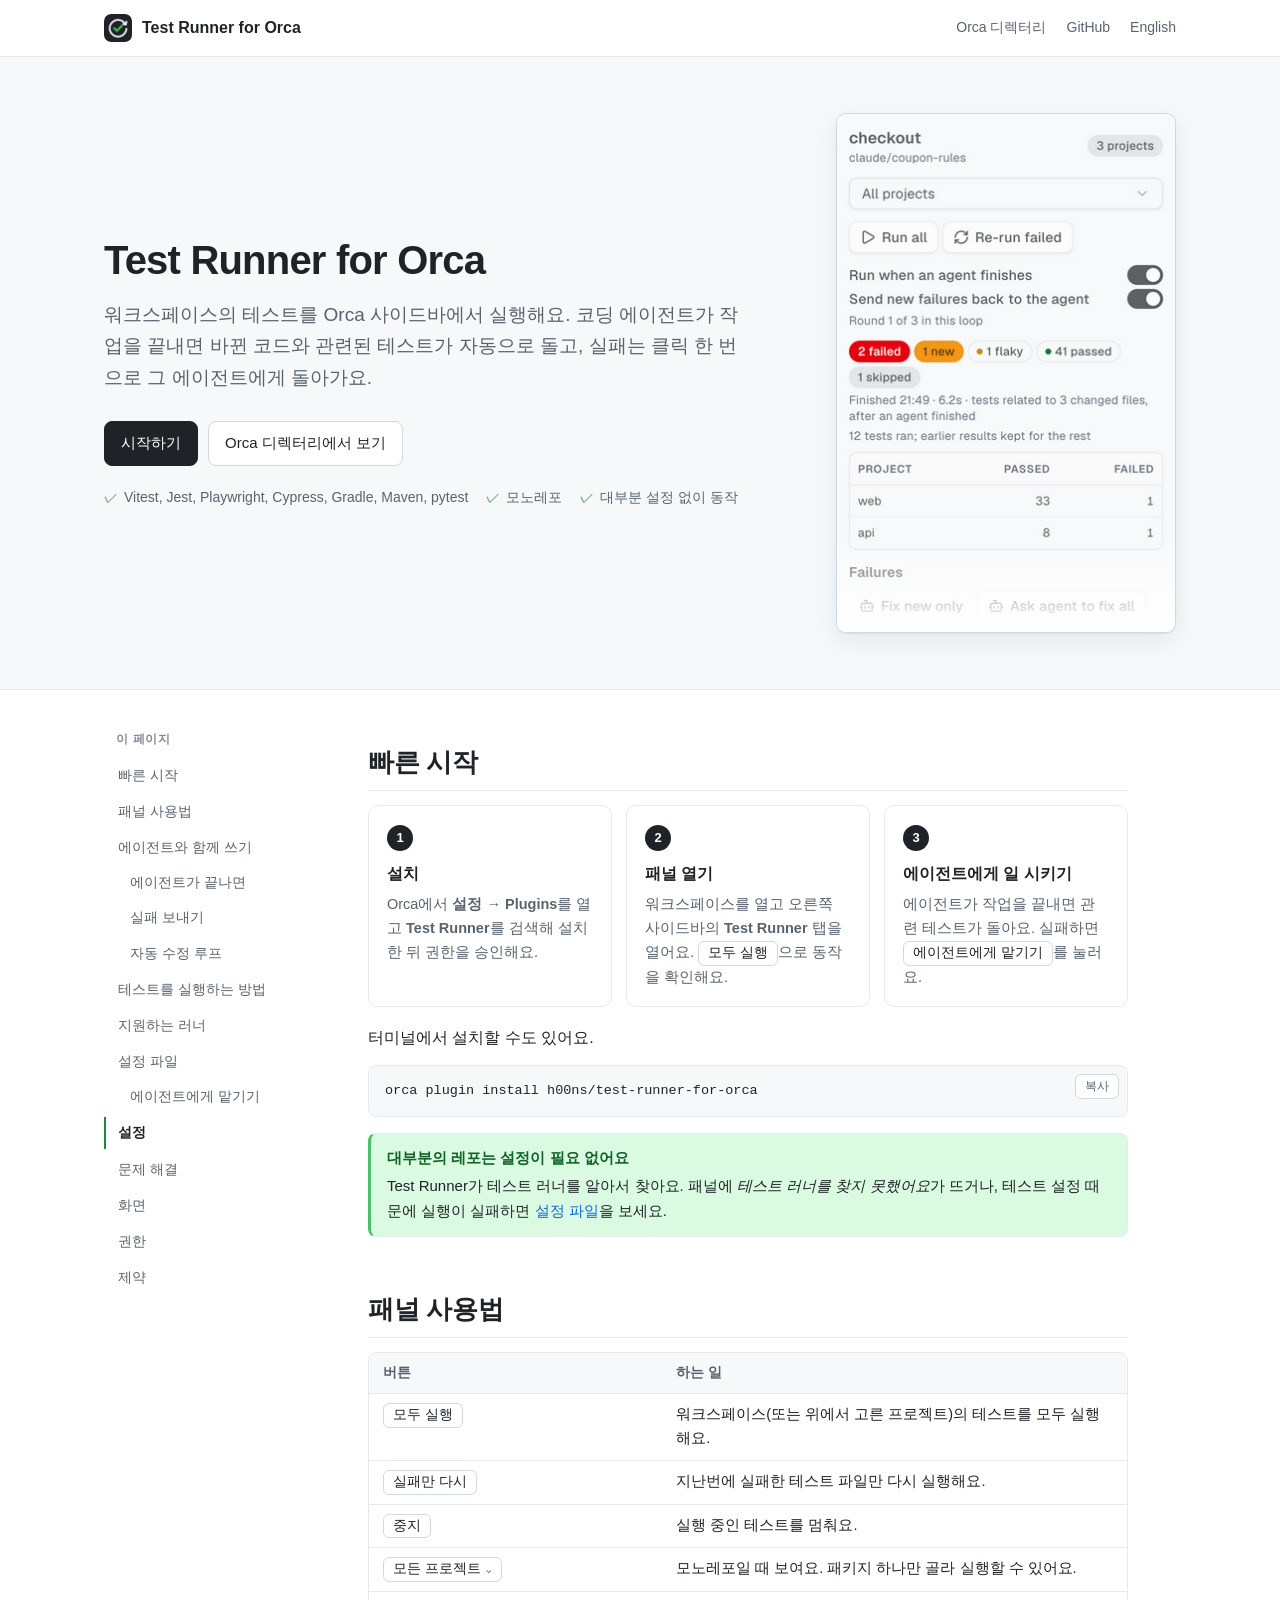
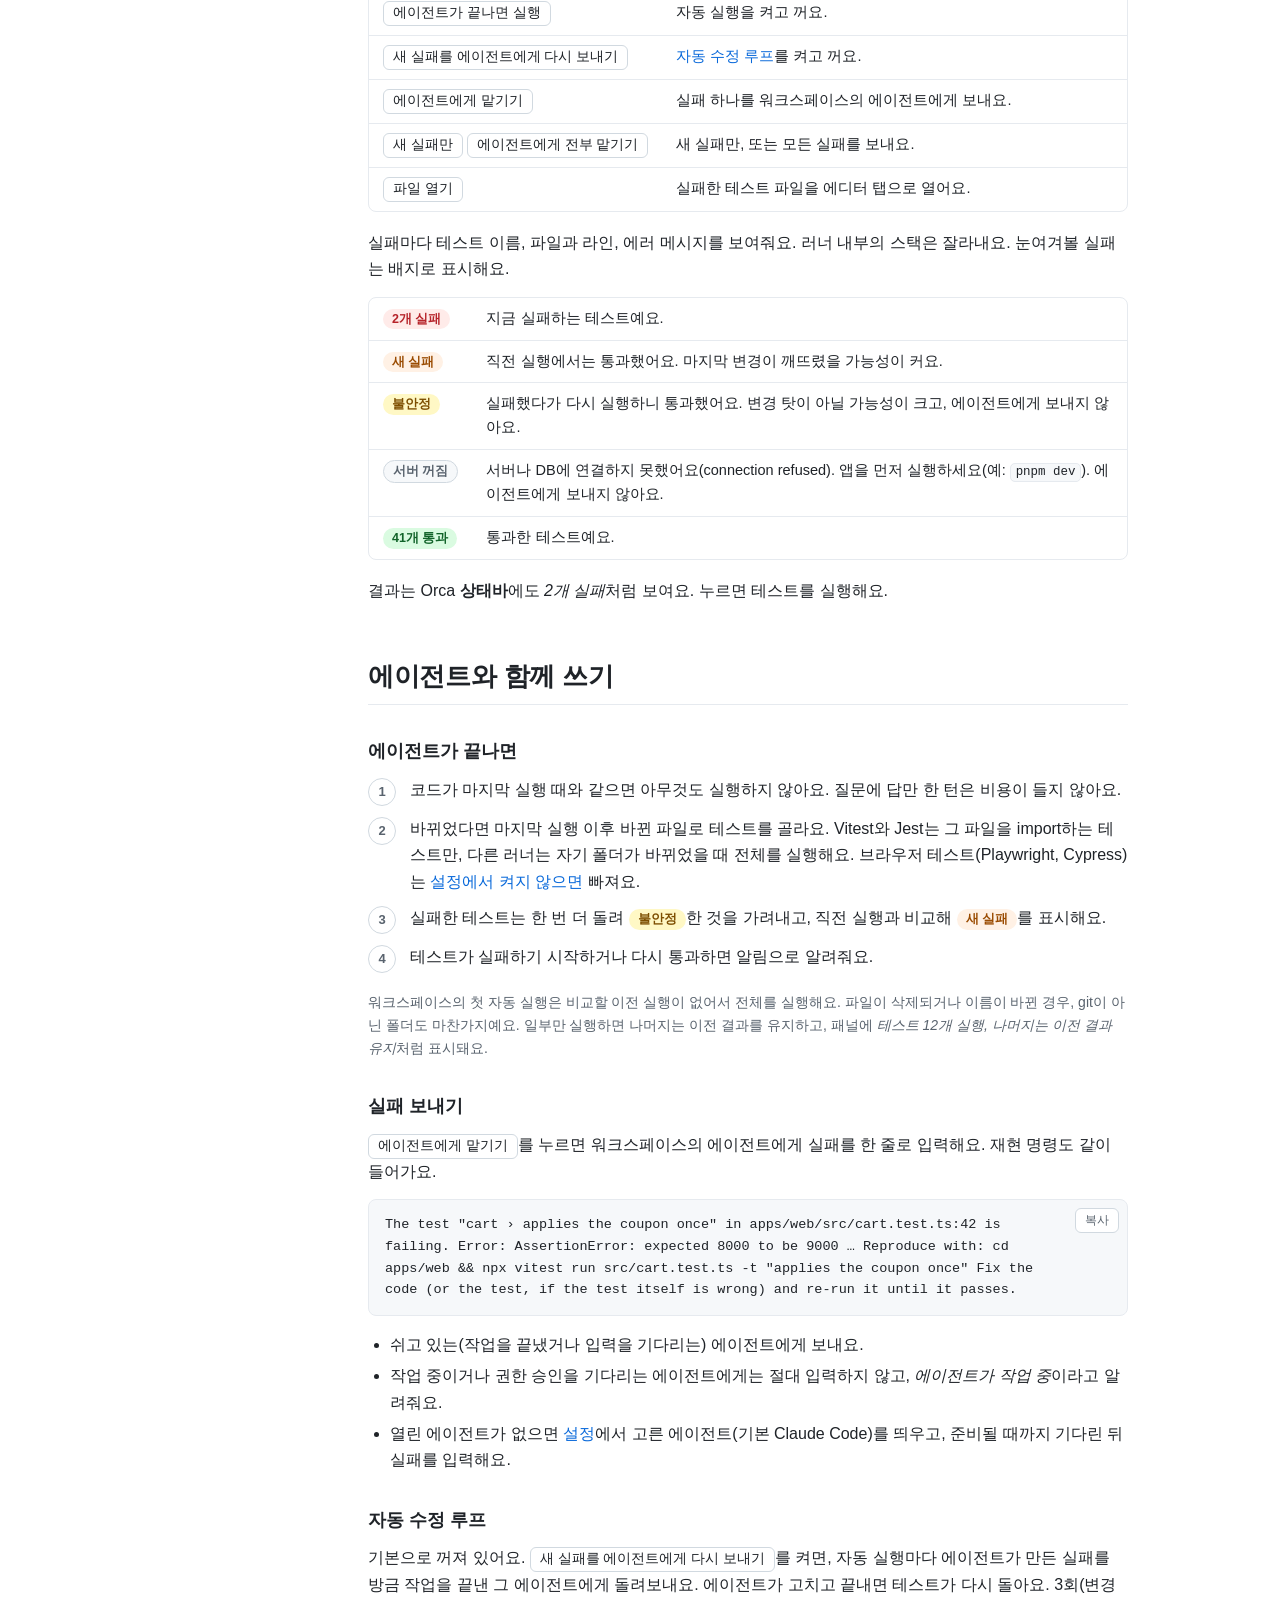
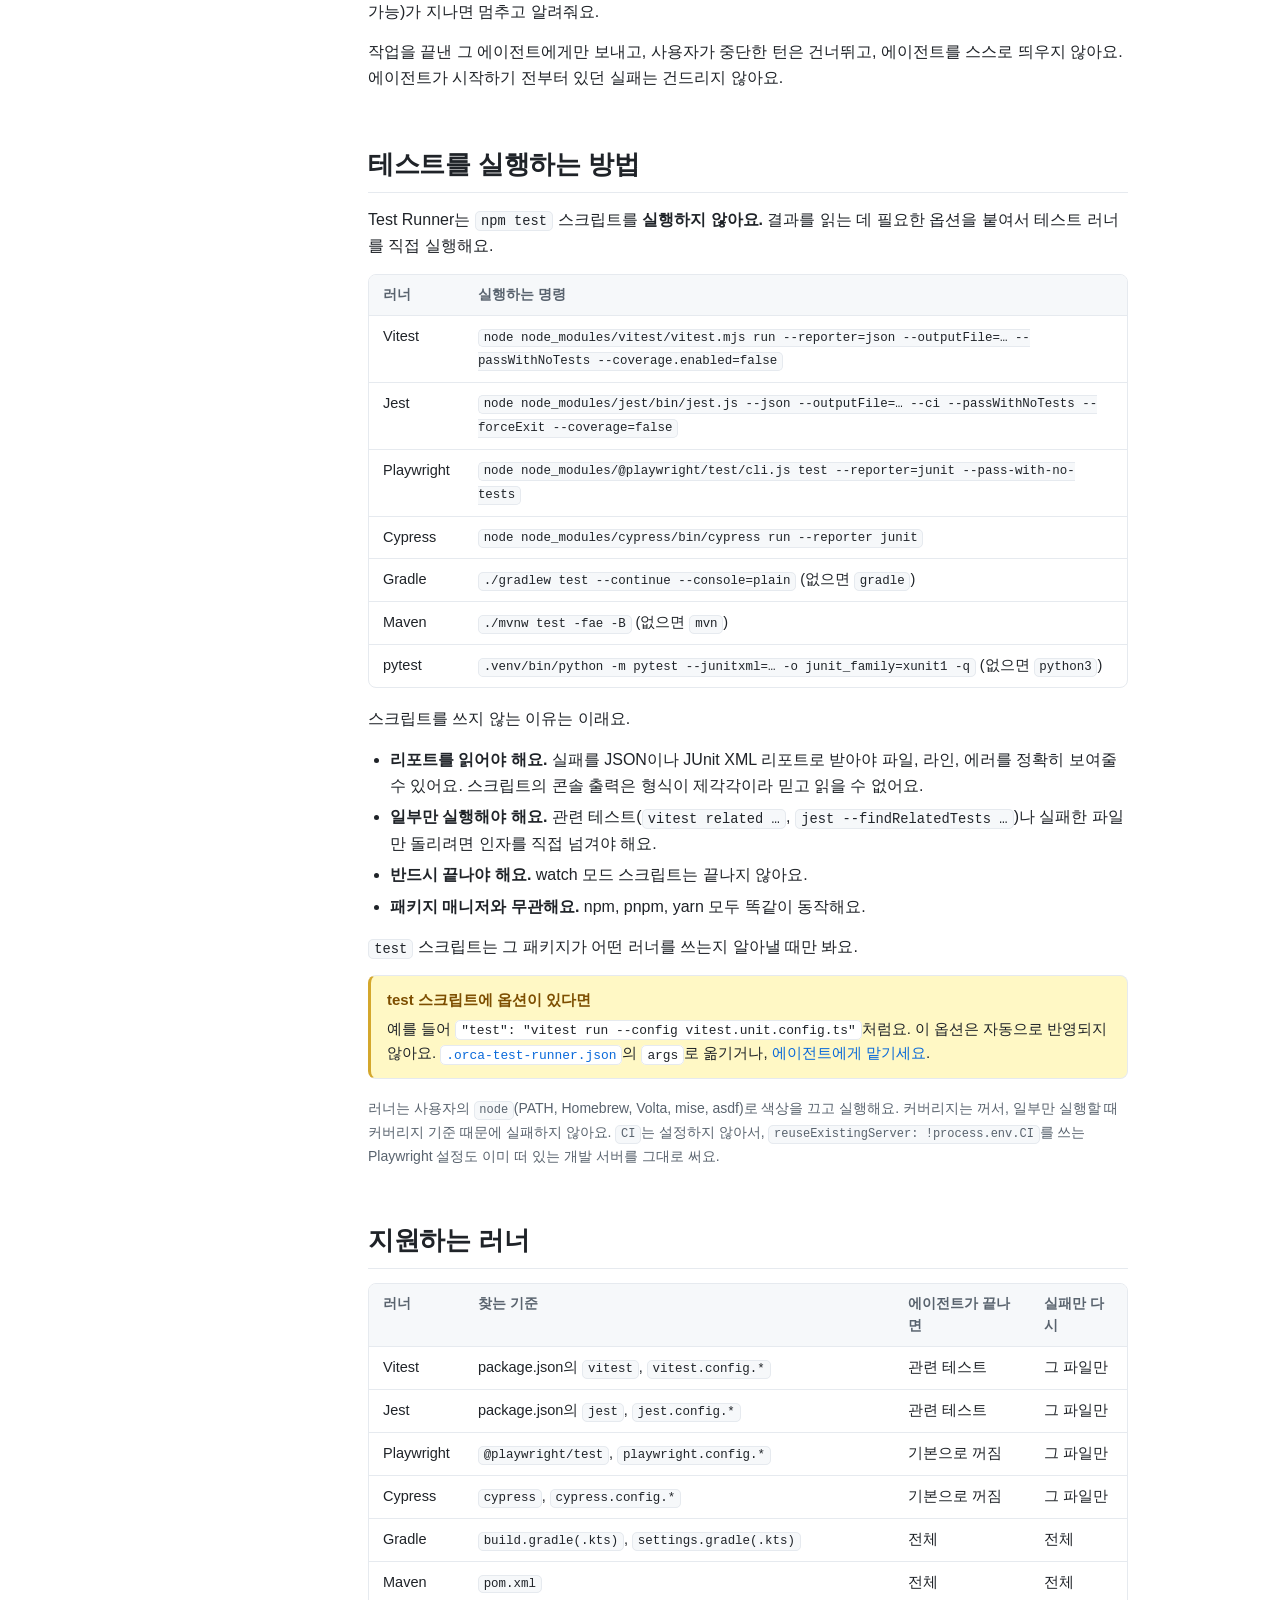
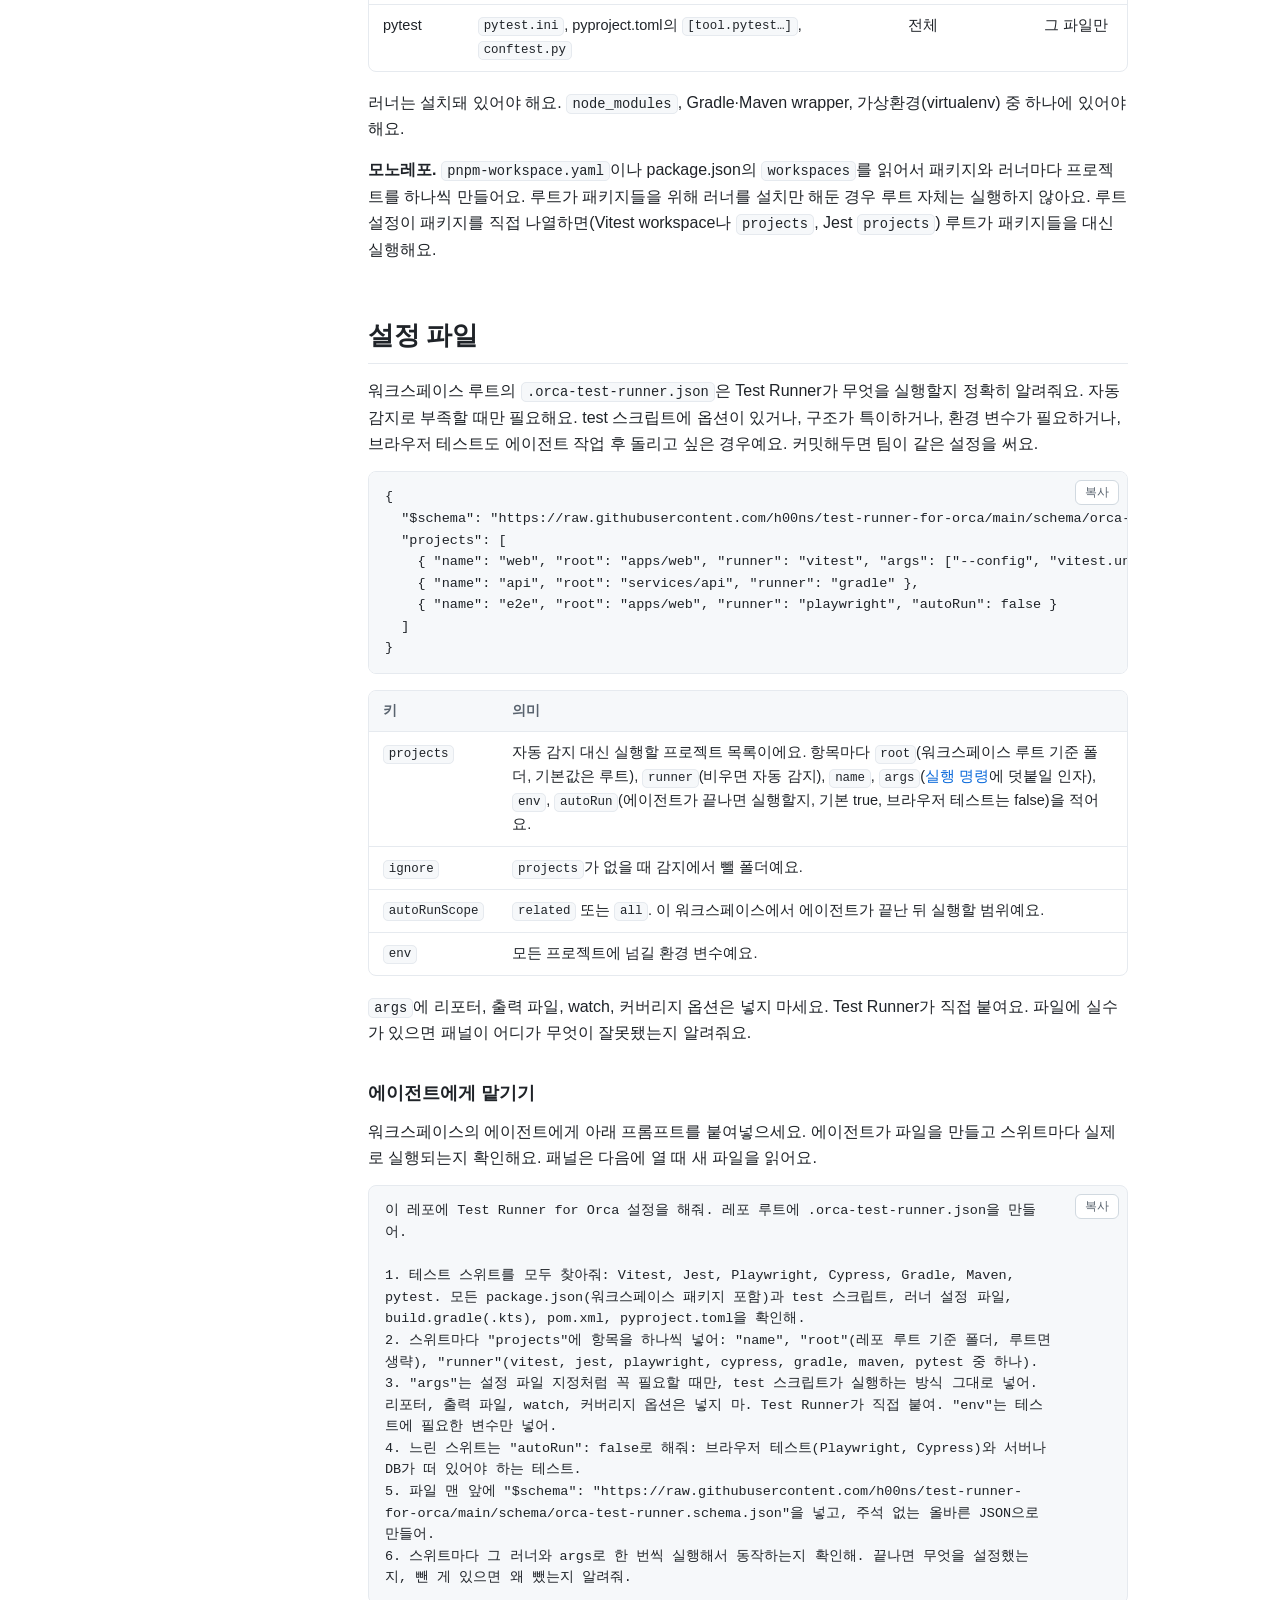
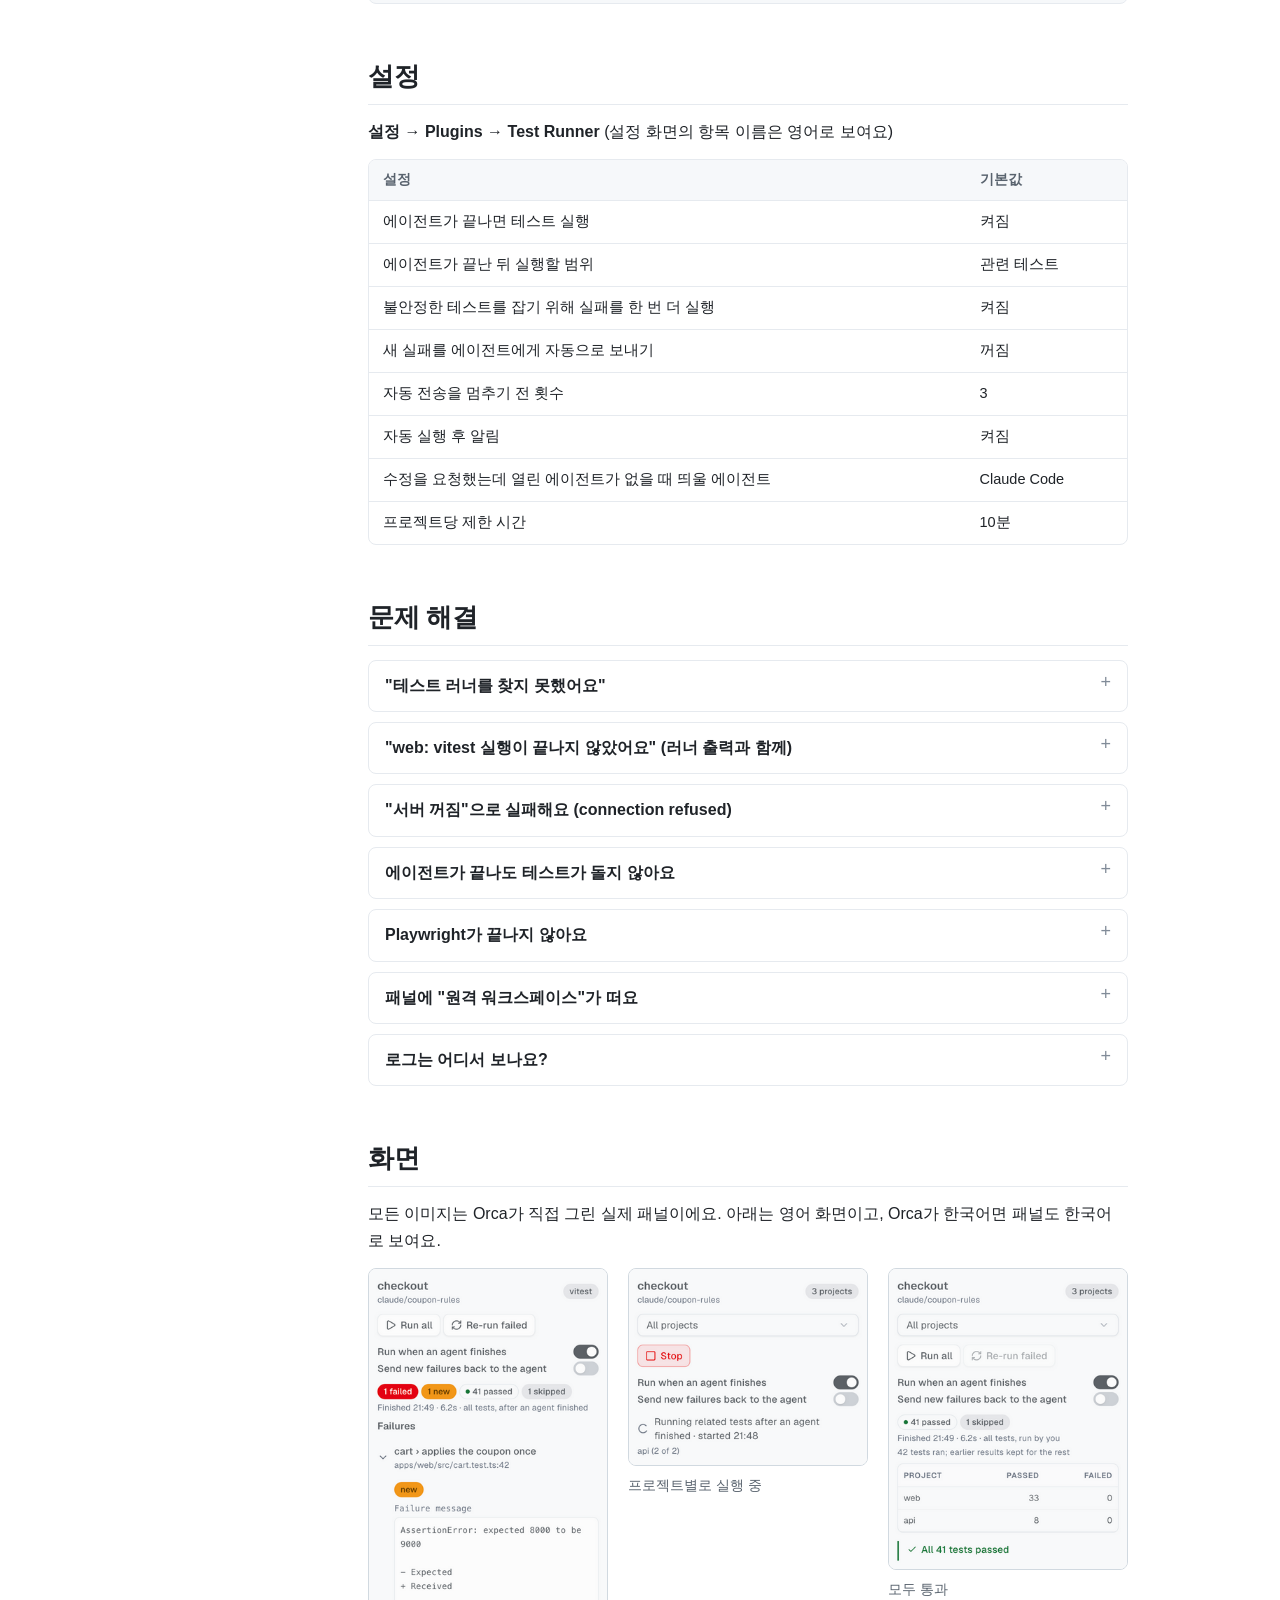
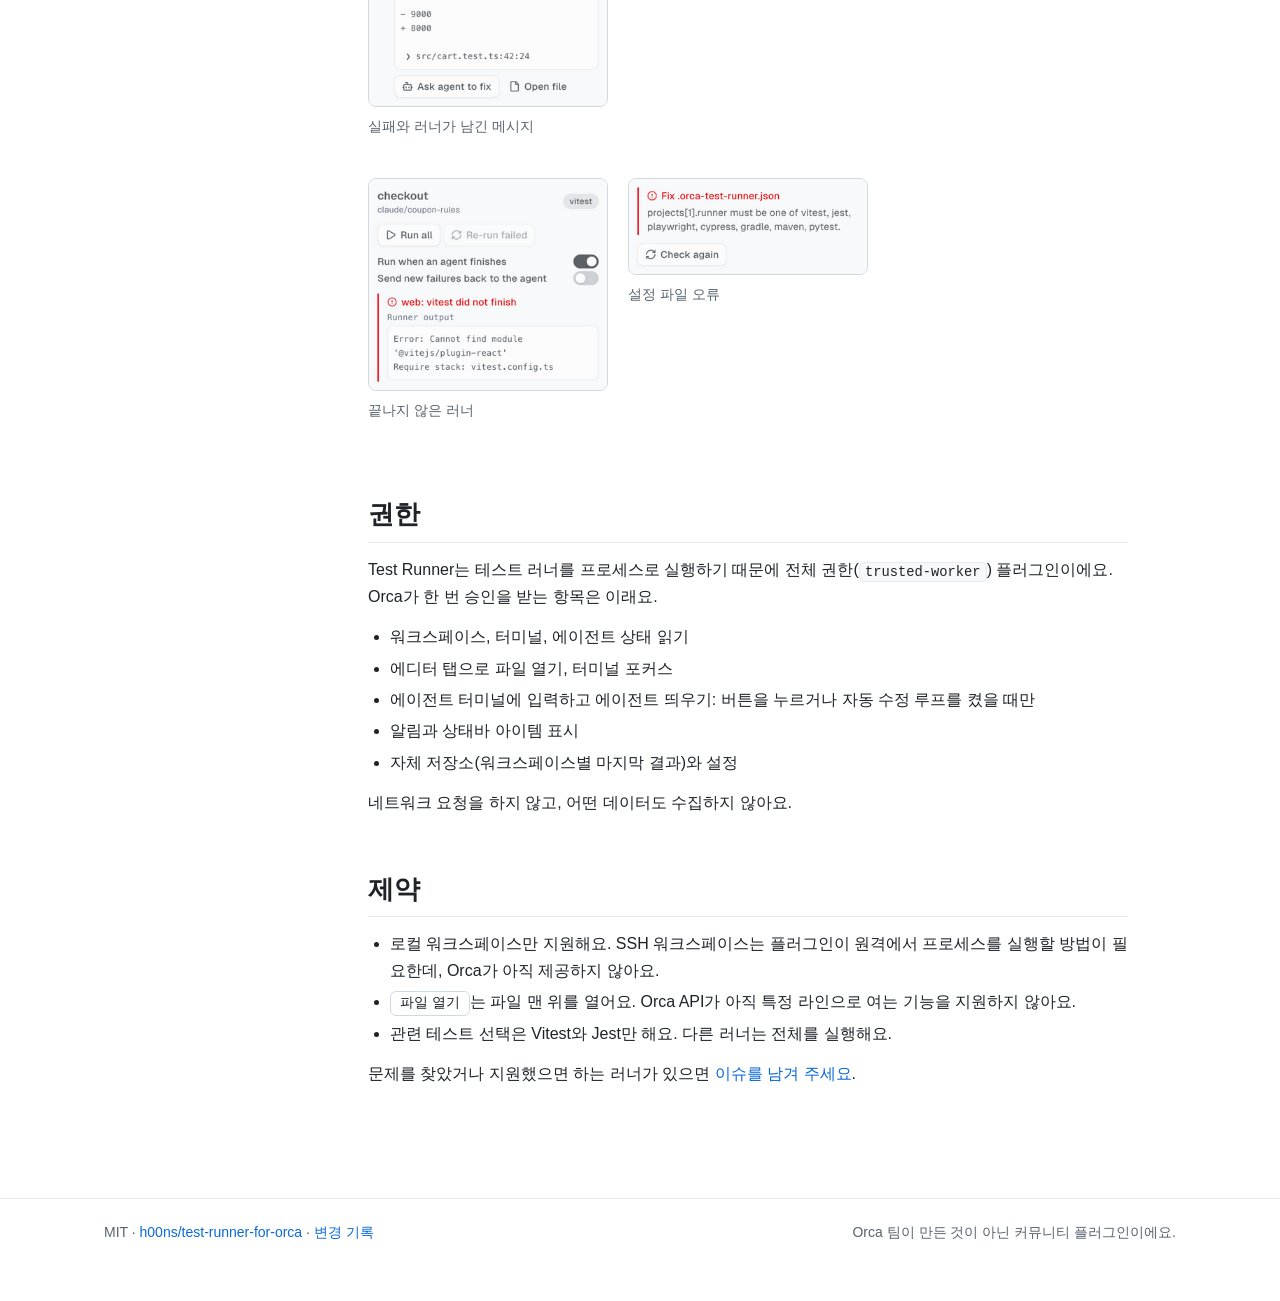
==== commit 34a026de: "Docs for 0.2.3: server not running, no CI, agent launch Co-Authored-By: Claude Opus 5.5 <noreply@ant" ====
--- a/ko/index.html
+++ b/ko/index.html
@@ -113,6 +113,7 @@
             <tr><td><span class="badge red">2개 실패</span></td><td class="wrap">지금 실패하는 테스트예요.</td></tr>
             <tr><td><span class="badge orange">새 실패</span></td><td class="wrap">직전 실행에서는 통과했어요. 마지막 변경이 깨뜨렸을 가능성이 커요.</td></tr>
             <tr><td><span class="badge amber">불안정</span></td><td class="wrap">실패했다가 다시 실행하니 통과했어요. 변경 탓이 아닐 가능성이 크고, 에이전트에게 보내지 않아요.</td></tr>
+            <tr><td><span class="badge gray">서버 꺼짐</span></td><td class="wrap">서버나 DB에 연결하지 못했어요(connection refused). 앱을 먼저 실행하세요(예: <code>pnpm dev</code>). 에이전트에게 보내지 않아요.</td></tr>
             <tr><td><span class="badge green">41개 통과</span></td><td class="wrap">통과한 테스트예요.</td></tr>
           </tbody>
         </table>
@@ -135,7 +136,7 @@
       <ul>
         <li>쉬고 있는(작업을 끝냈거나 입력을 기다리는) 에이전트에게 보내요.</li>
         <li>작업 중이거나 권한 승인을 기다리는 에이전트에게는 절대 입력하지 않고, <em>에이전트가 작업 중</em>이라고 알려줘요.</li>
-        <li>열린 에이전트가 없으면 <a href="#settings">설정</a>에서 고른 에이전트(기본 Claude Code)를 띄워서 맡겨요.</li>
+        <li>열린 에이전트가 없으면 <a href="#settings">설정</a>에서 고른 에이전트(기본 Claude Code)를 띄우고, 준비될 때까지 기다린 뒤 실패를 입력해요.</li>
       </ul>
 
       <h3 id="loop">자동 수정 루프</h3>
@@ -170,7 +171,7 @@
         <span class="title">test 스크립트에 옵션이 있다면</span>
         예를 들어 <code>"test": "vitest run --config vitest.unit.config.ts"</code>처럼요. 이 옵션은 자동으로 반영되지 않아요. <a href="#config"><code>.orca-test-runner.json</code></a>의 <code>args</code>로 옮기거나, <a href="#setup-with-agent">에이전트에게 맡기세요</a>.
       </div>
-      <p class="small">러너는 사용자의 <code>node</code>(PATH, Homebrew, Volta, mise, asdf)로 실행하고, <code>CI=1</code>과 색상 끄기를 설정해요. 커버리지는 꺼서, 일부만 실행할 때 커버리지 기준 때문에 실패하지 않아요.</p>
+      <p class="small">러너는 사용자의 <code>node</code>(PATH, Homebrew, Volta, mise, asdf)로 색상을 끄고 실행해요. 커버리지는 꺼서, 일부만 실행할 때 커버리지 기준 때문에 실패하지 않아요. <code>CI</code>는 설정하지 않아서, <code>reuseExistingServer: !process.env.CI</code>를 쓰는 Playwright 설정도 이미 떠 있는 개발 서버를 그대로 써요.</p>
 
       <h2 id="runners">지원하는 러너</h2>
       <div class="table">
@@ -259,6 +260,10 @@
         </ul></div>
       </details>
       <details>
+        <summary>"서버 꺼짐"으로 실패해요 (connection refused)</summary>
+        <div><p>테스트에 앱, API, DB가 떠 있어야 하는데 꺼져 있어요. 먼저 실행한 뒤(예: <code>pnpm dev</code>) 다시 돌리거나, Playwright 설정에 <code>webServer</code>를 넣어 Playwright가 앱을 직접 띄우게 하세요.</p></div>
+      </details>
+      <details>
         <summary>에이전트가 끝나도 테스트가 돌지 않아요</summary>
         <div><ul>
           <li><span class="ui">에이전트가 끝나면 실행</span>이 켜져 있는지 확인하세요.</li>
--- a/style.css
+++ b/style.css
@@ -121,6 +121,7 @@
 .badge.orange { background: var(--orange-bg); color: var(--orange-fg); }
 .badge.amber { background: var(--amber-bg); color: var(--amber-fg); }
 .badge.green { background: var(--green-bg); color: var(--green-fg); }
+.badge.gray { background: var(--subtle); color: var(--muted); border: 1px solid var(--border); }
 
 /* Quick start */
 .steps { list-style: none; padding: 0; margin: 0 0 18px; display: grid; grid-template-columns: repeat(3, minmax(0, 1fr)); gap: 14px; counter-reset: step; }
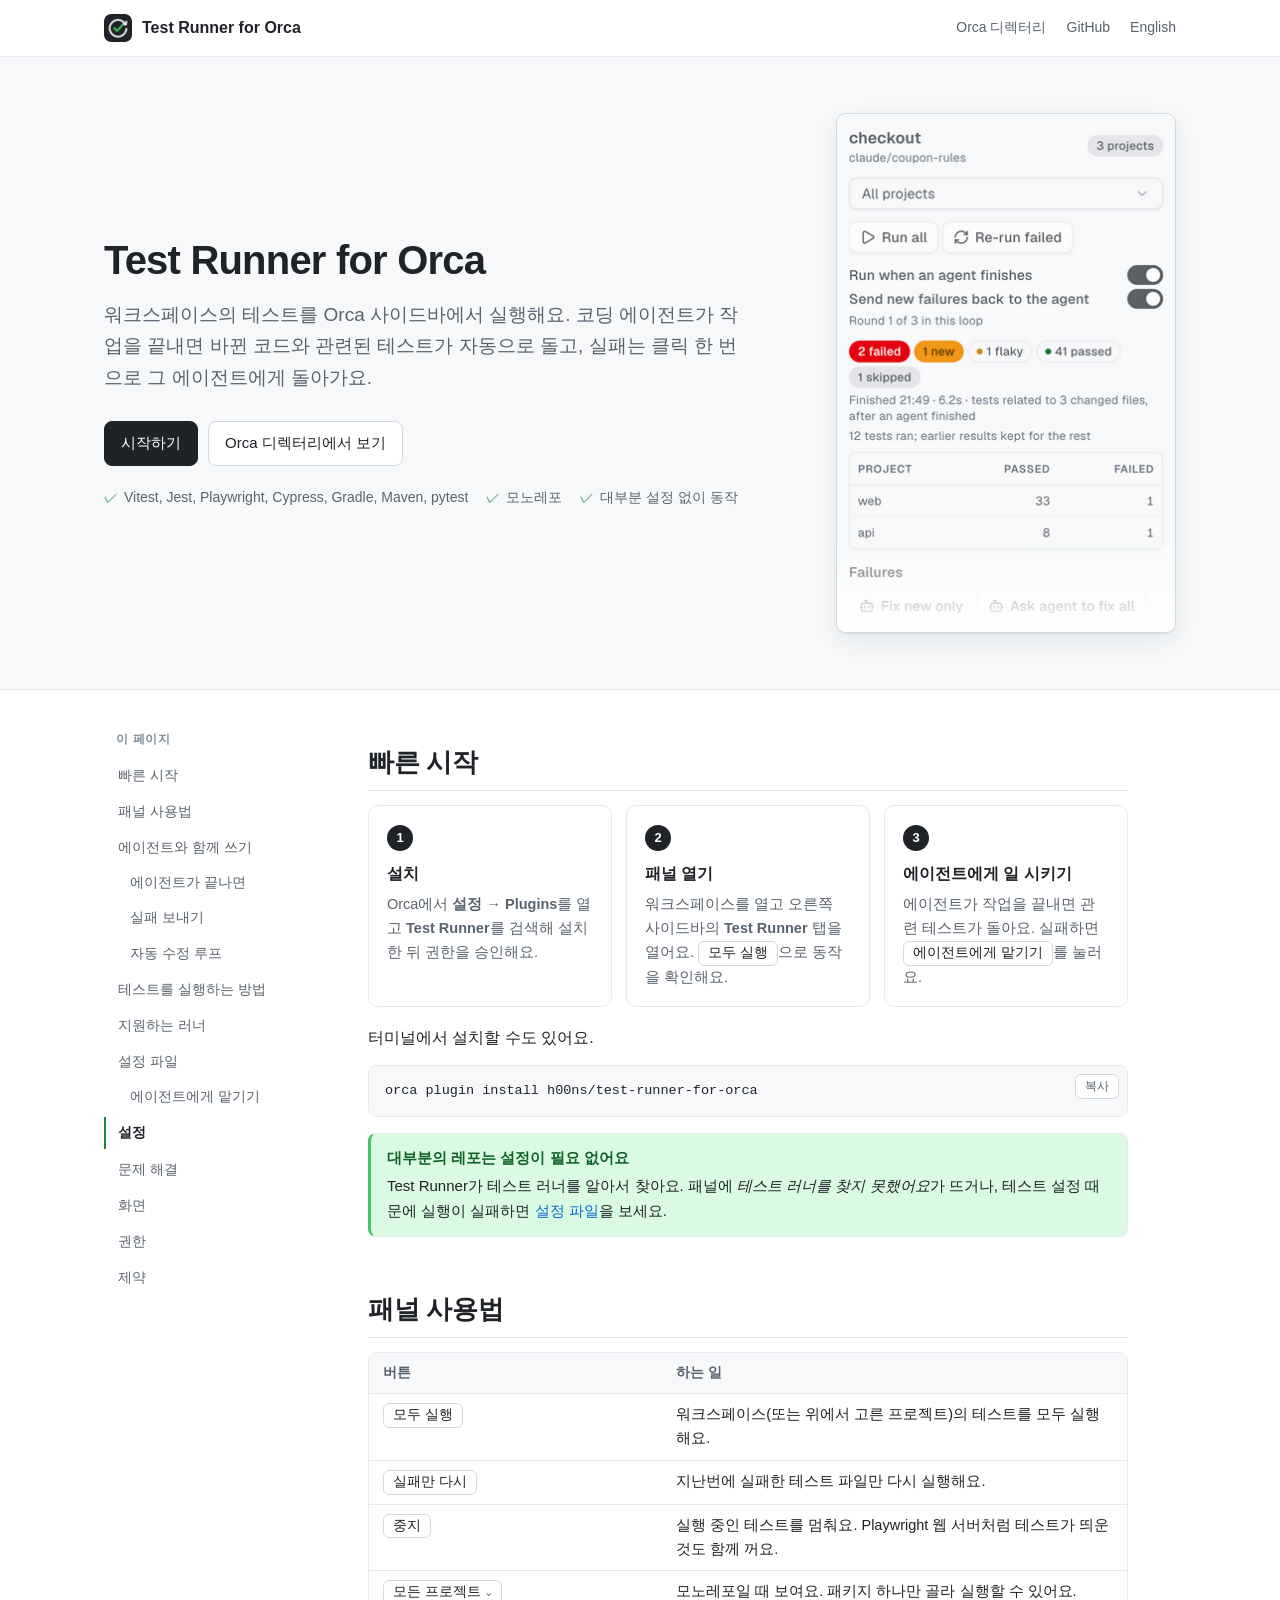
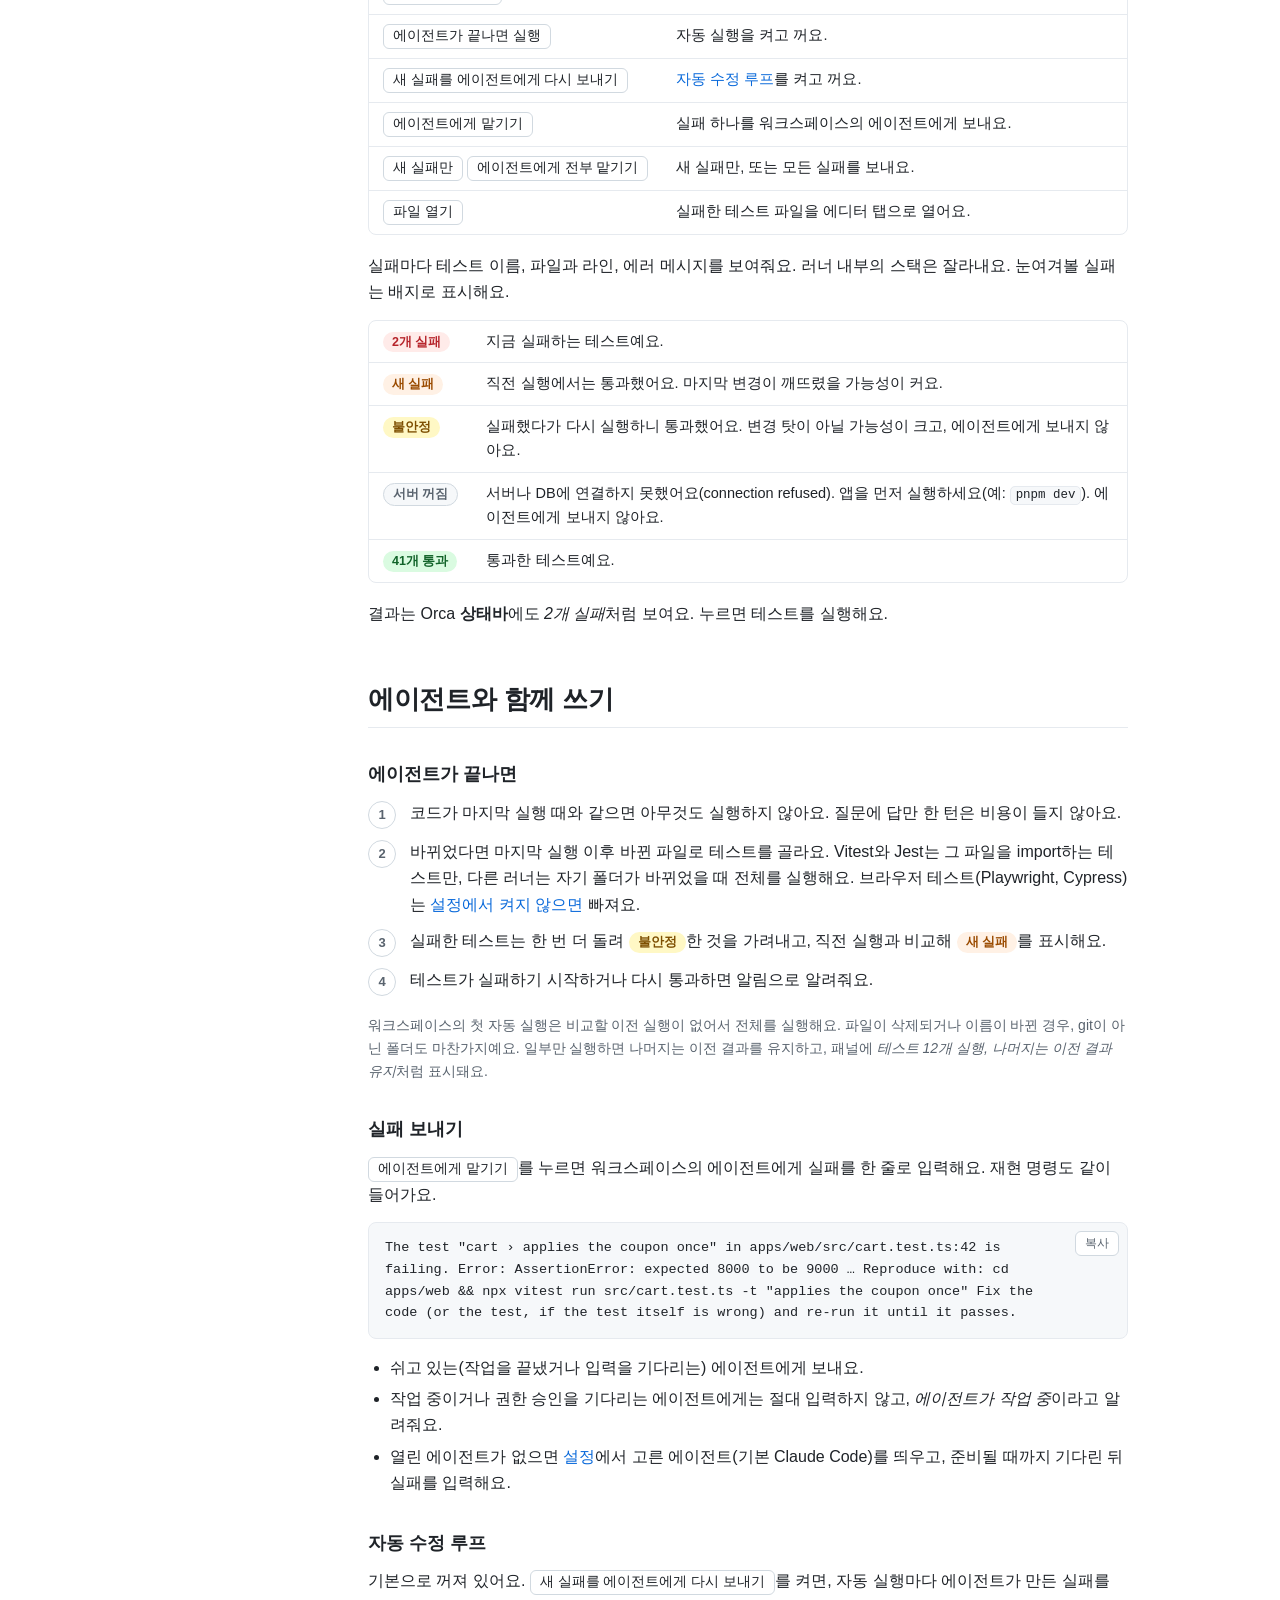
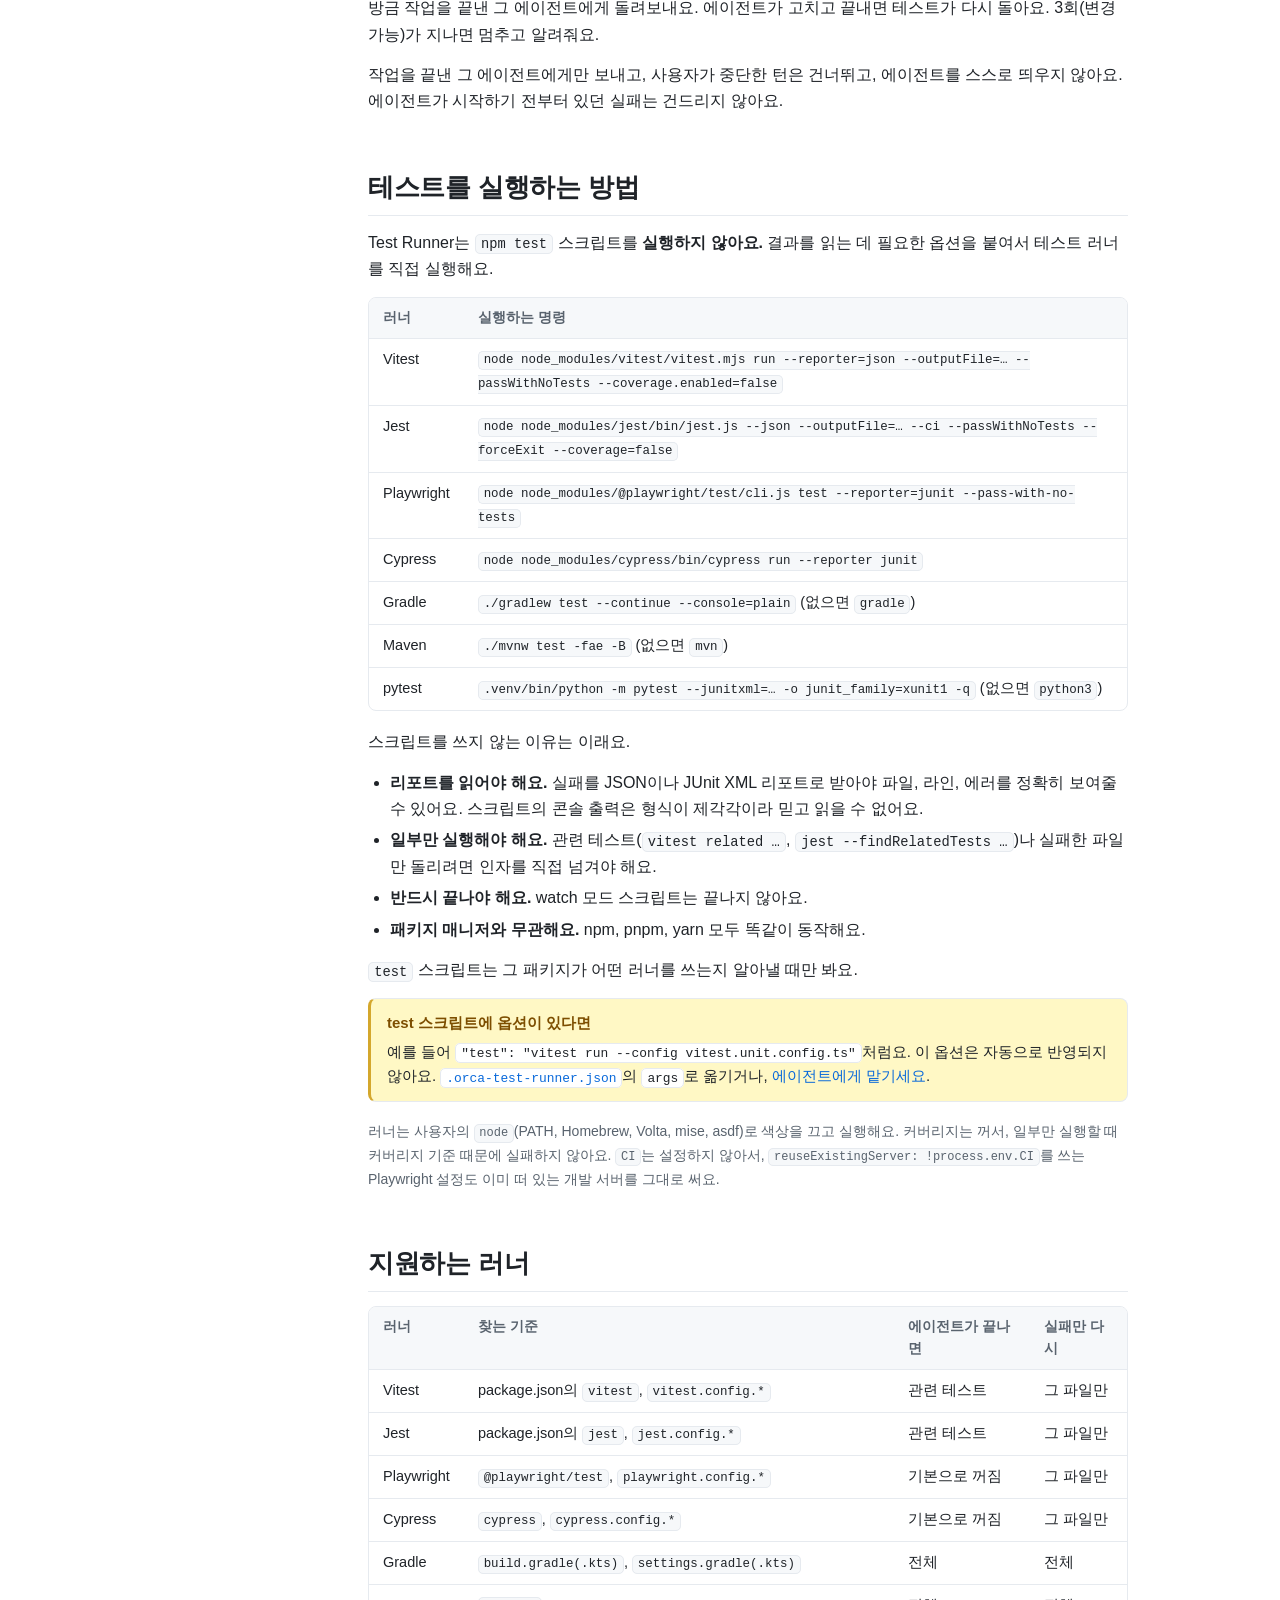
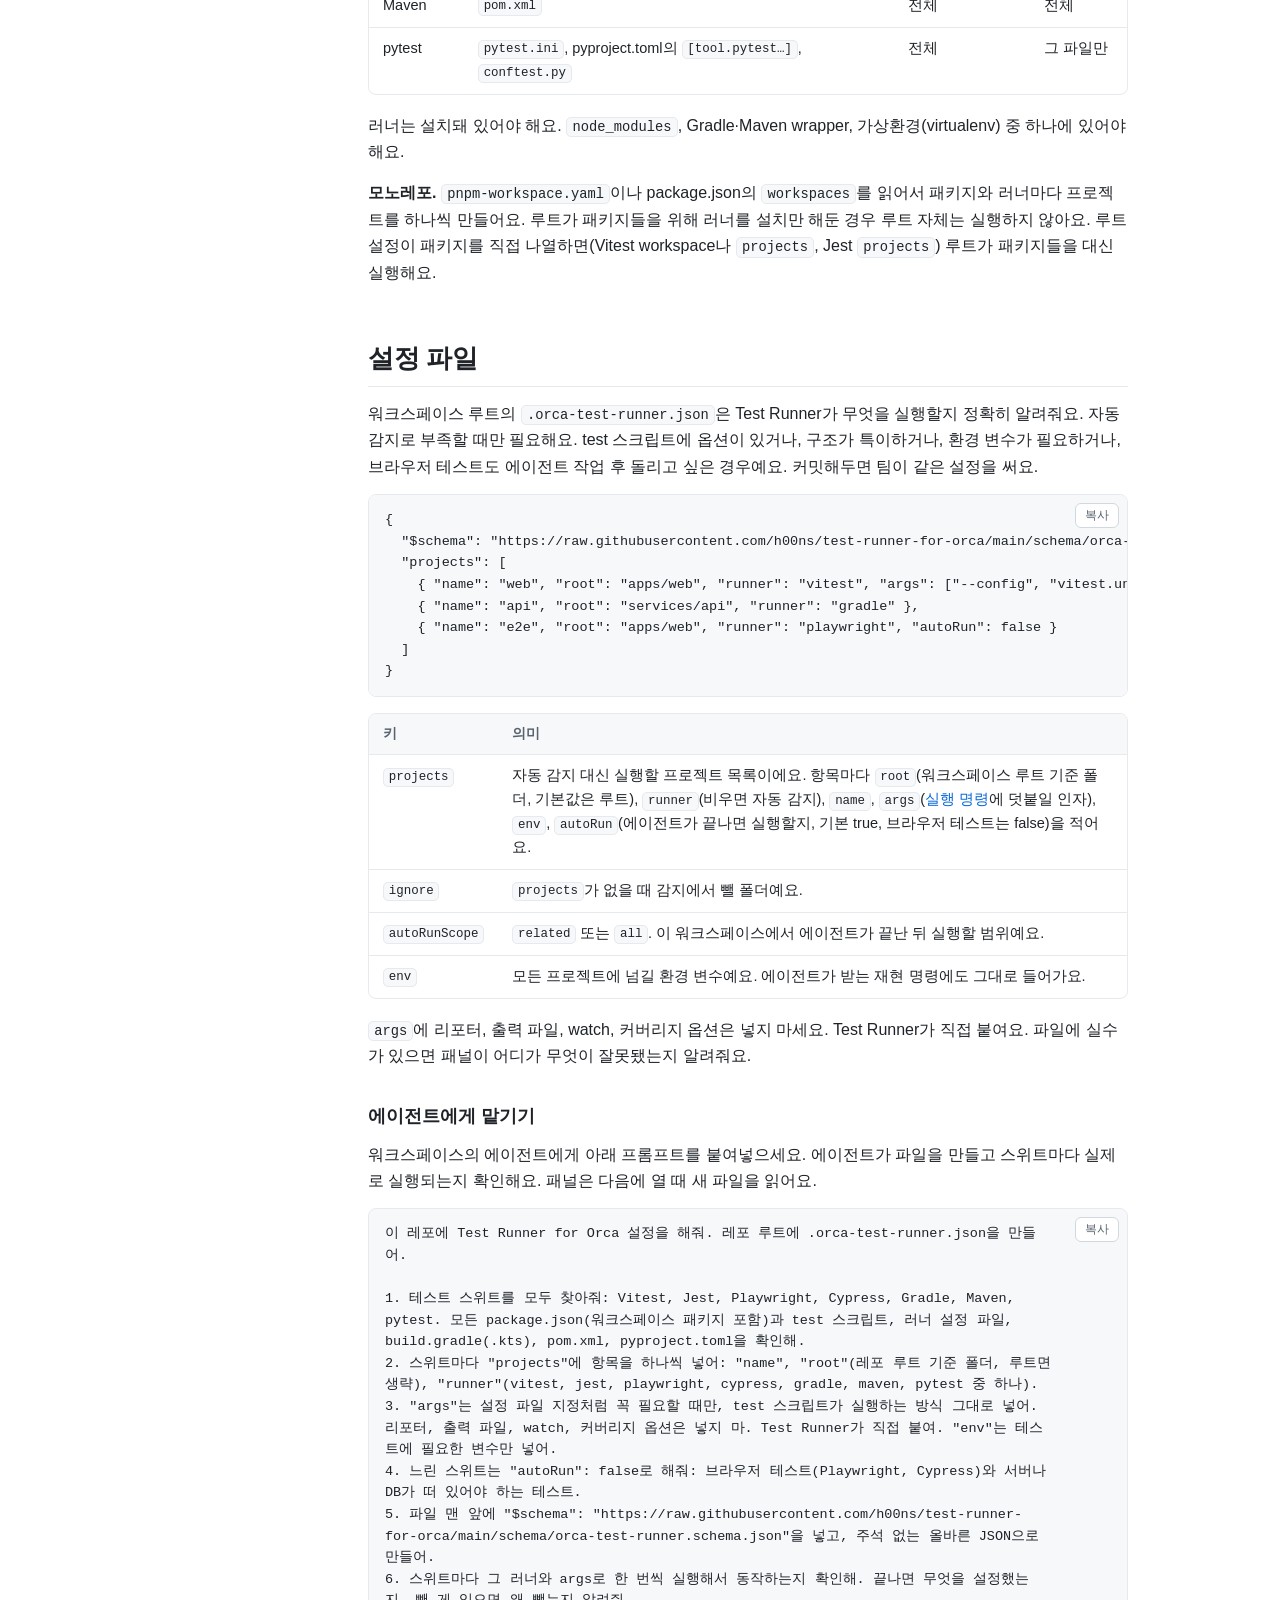
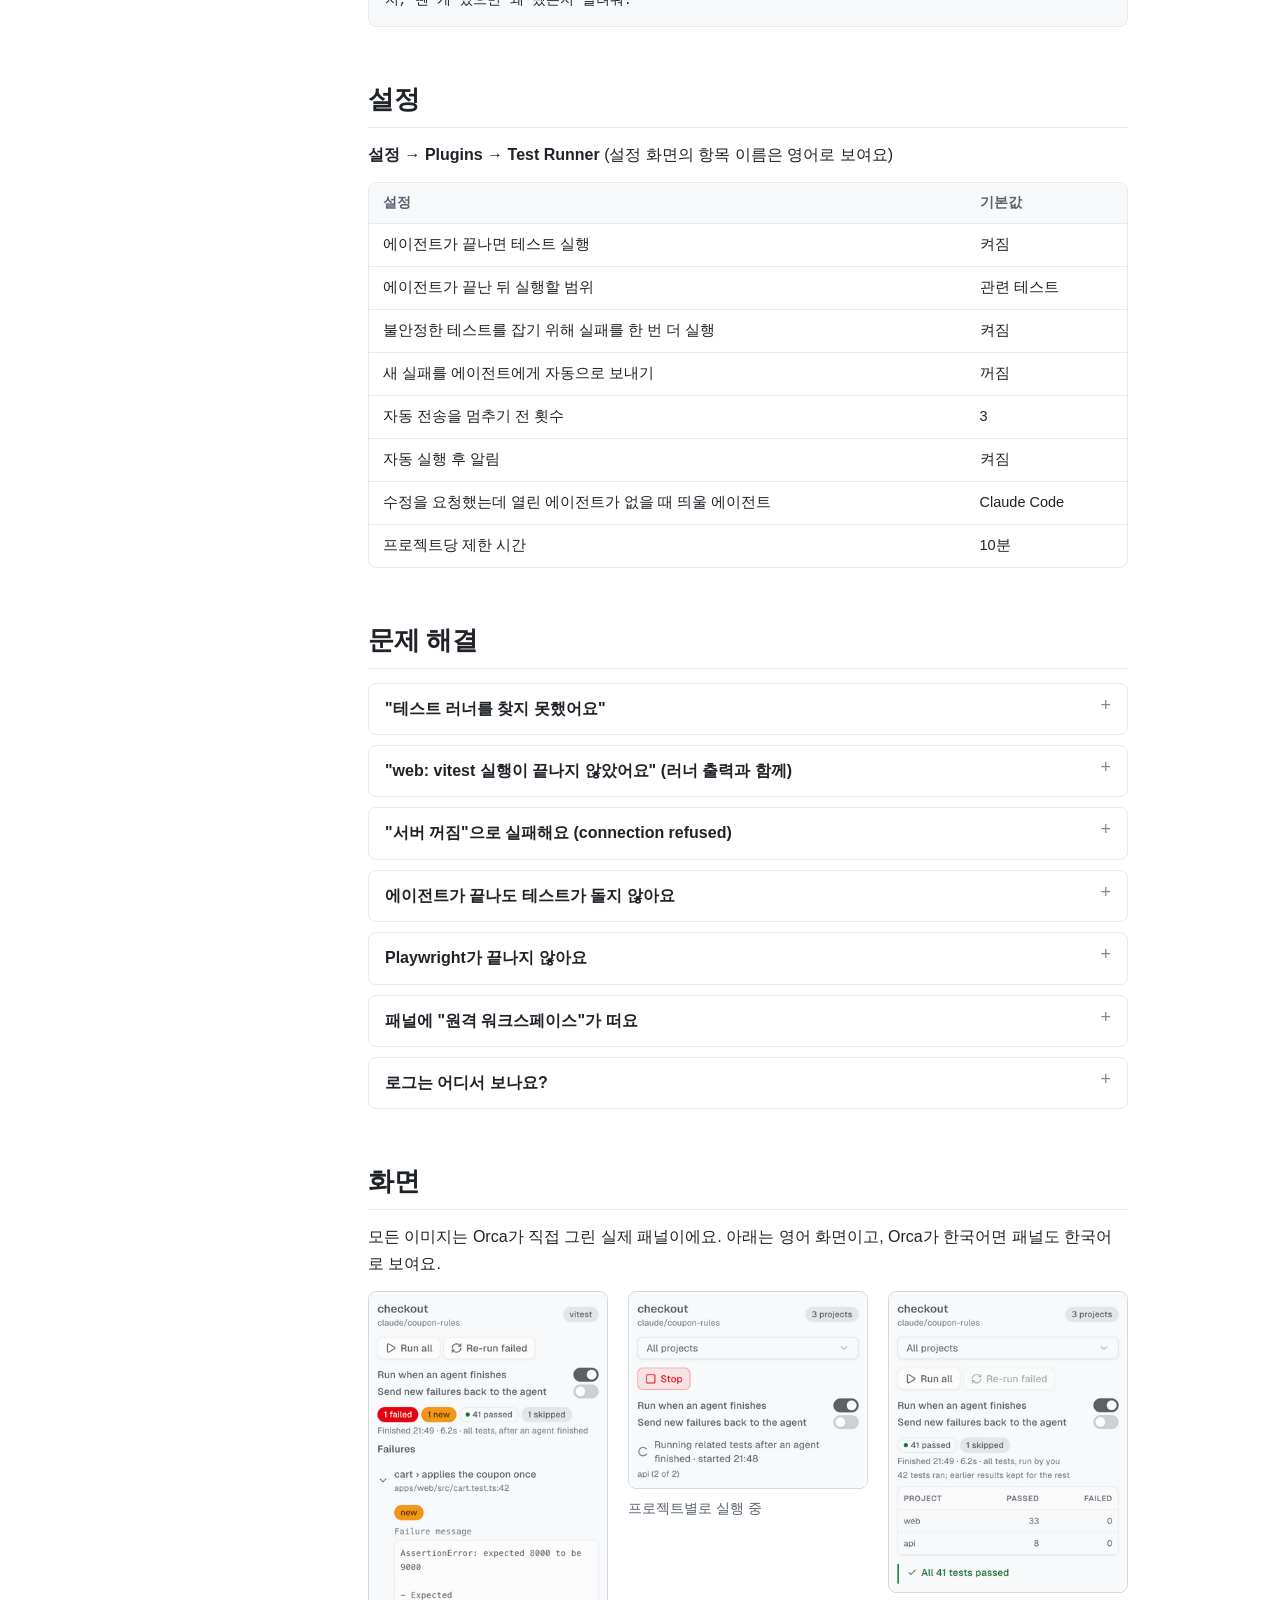
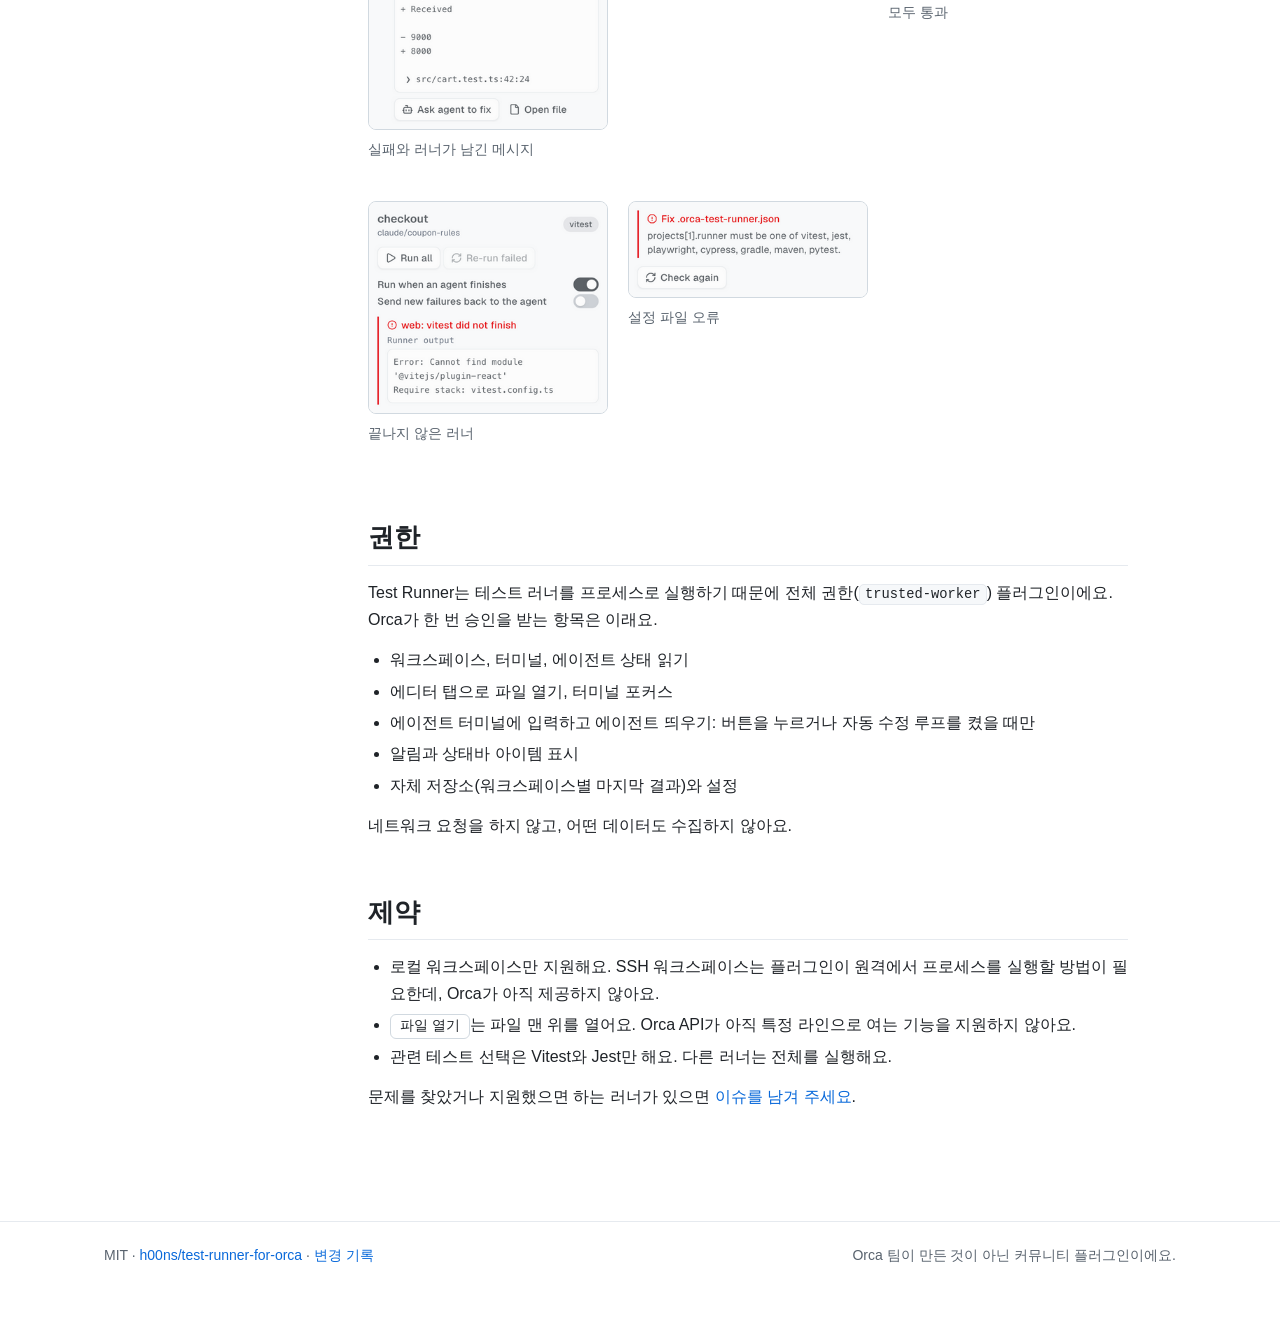
==== commit a9964d8c: "Docs: Stop also stops what a run started; env is in reproduce commands" ====
--- a/ko/index.html
+++ b/ko/index.html
@@ -96,7 +96,7 @@
           <tbody>
             <tr><td><span class="ui">모두 실행</span></td><td class="wrap">워크스페이스(또는 위에서 고른 프로젝트)의 테스트를 모두 실행해요.</td></tr>
             <tr><td><span class="ui">실패만 다시</span></td><td class="wrap">지난번에 실패한 테스트 파일만 다시 실행해요.</td></tr>
-            <tr><td><span class="ui">중지</span></td><td class="wrap">실행 중인 테스트를 멈춰요.</td></tr>
+            <tr><td><span class="ui">중지</span></td><td class="wrap">실행 중인 테스트를 멈춰요. Playwright 웹 서버처럼 테스트가 띄운 것도 함께 꺼요.</td></tr>
             <tr><td><span class="ui">모든 프로젝트 ⌄</span></td><td class="wrap">모노레포일 때 보여요. 패키지 하나만 골라 실행할 수 있어요.</td></tr>
             <tr><td><span class="ui">에이전트가 끝나면 실행</span></td><td class="wrap">자동 실행을 켜고 꺼요.</td></tr>
             <tr><td><span class="ui">새 실패를 에이전트에게 다시 보내기</span></td><td class="wrap"><a href="#loop">자동 수정 루프</a>를 켜고 꺼요.</td></tr>
@@ -208,7 +208,7 @@
             <tr><td><code>projects</code></td><td class="wrap">자동 감지 대신 실행할 프로젝트 목록이에요. 항목마다 <code>root</code>(워크스페이스 루트 기준 폴더, 기본값은 루트), <code>runner</code>(비우면 자동 감지), <code>name</code>, <code>args</code>(<a href="#how">실행 명령</a>에 덧붙일 인자), <code>env</code>, <code>autoRun</code>(에이전트가 끝나면 실행할지, 기본 true, 브라우저 테스트는 false)을 적어요.</td></tr>
             <tr><td><code>ignore</code></td><td class="wrap"><code>projects</code>가 없을 때 감지에서 뺄 폴더예요.</td></tr>
             <tr><td><code>autoRunScope</code></td><td class="wrap"><code>related</code> 또는 <code>all</code>. 이 워크스페이스에서 에이전트가 끝난 뒤 실행할 범위예요.</td></tr>
-            <tr><td><code>env</code></td><td class="wrap">모든 프로젝트에 넘길 환경 변수예요.</td></tr>
+            <tr><td><code>env</code></td><td class="wrap">모든 프로젝트에 넘길 환경 변수예요. 에이전트가 받는 재현 명령에도 그대로 들어가요.</td></tr>
           </tbody>
         </table>
       </div>
